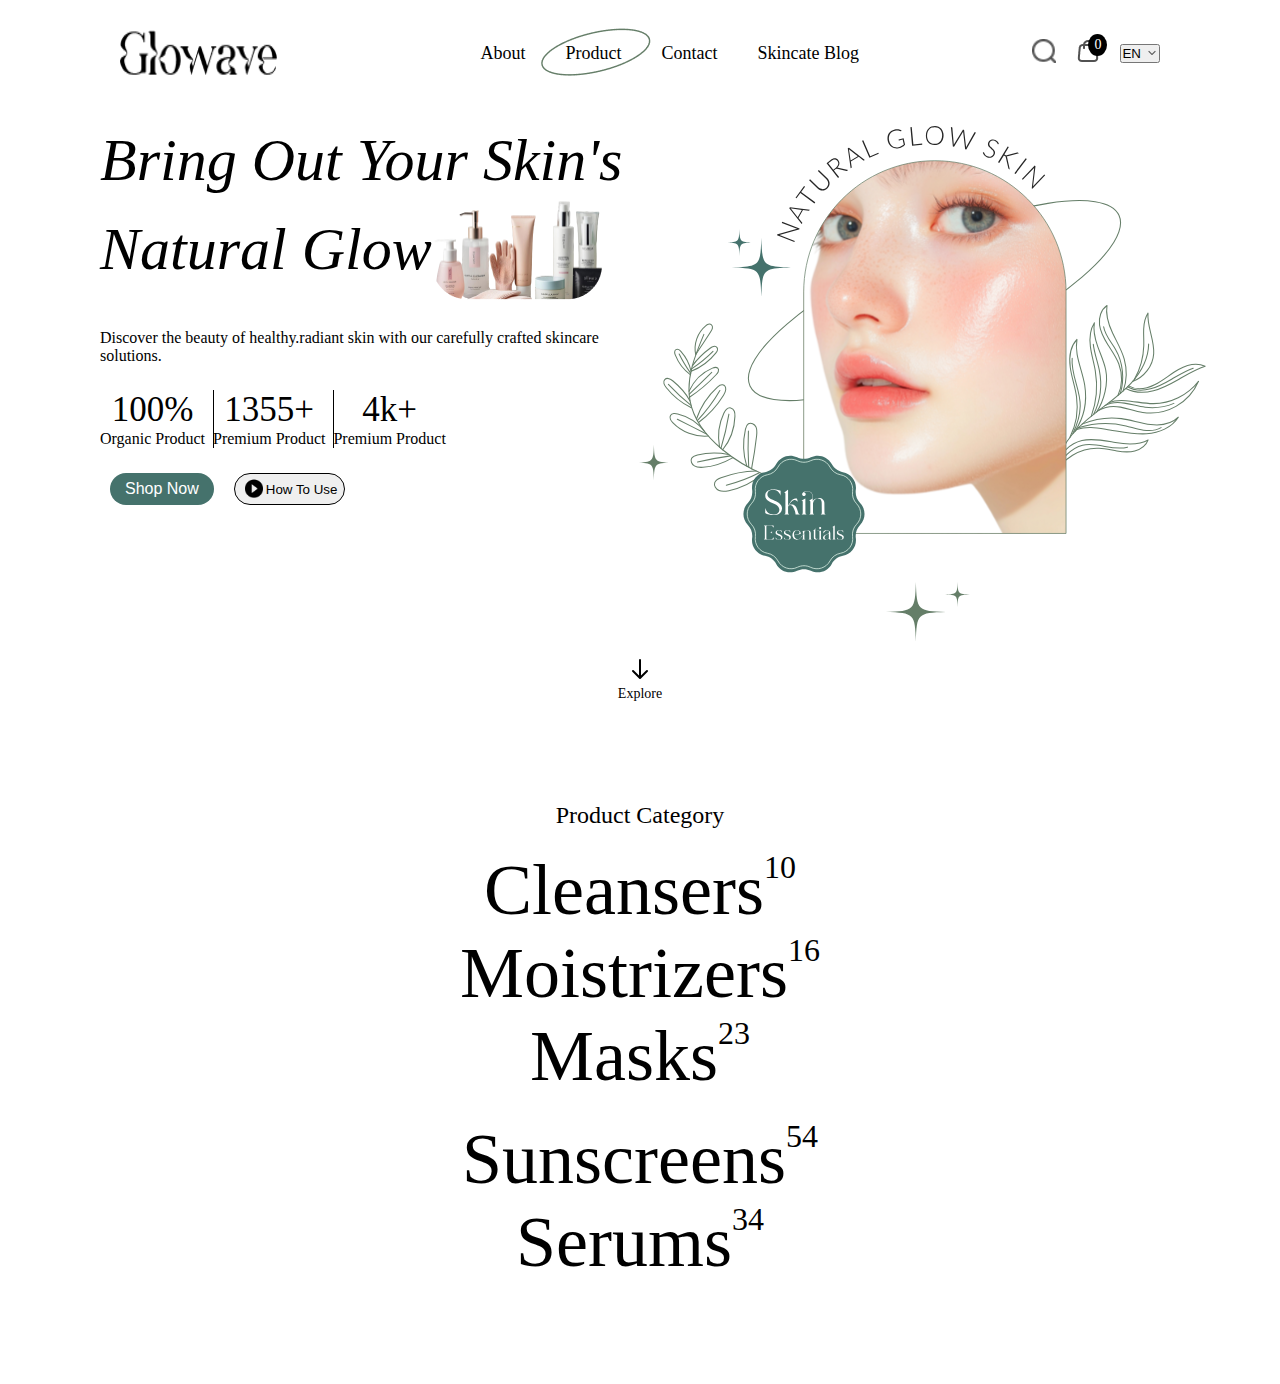
==== index.html @ 8f64582d "product category part done" ====
<!DOCTYPE html>
<html lang="en">
  <head>
    <meta charset="UTF-8" />
    <meta name="viewport" content="width=device-width, initial-scale=1.0" />
    <link rel="stylesheet" href="./index.css" />
    <link rel="stylesheet" href="./Components/header/heder.css" />
    <link rel="stylesheet" href="./Components//hero/hero.css" />
    <link
      rel="stylesheet"
      href="./Components/product category/product category.css"
    />
    <title>Document</title>
  </head>
  <body>
    <!-- HEADER PART START -->

    <header>
      <div class="header-container">
        <div class="navbar-section">
          <section class="logo-section">
            <img src="../assets/Glowave.png" alt="" class="logo-image" />
          </section>
          <section class="nav-items">
            <nav>
              <ul class="nav-ul">
                <li class="nav-li">
                  <a href="" class="nav-a">About</a>
                </li>
                <li class="nav-li nav-li-product">
                  <div>
                    <img src="../assets/Vector.png" alt="" class="vector-set" />
                  </div>
                  <a href="" class="nav-a">Product</a>
                </li>
                <li class="nav-li">
                  <a href="" class="nav-a">Contact</a>
                </li>
                <li class="nav-li">
                  <a href="" class="nav-a">Skincate Blog</a>
                </li>
              </ul>
            </nav>
          </section>
          <section class="navbar-right">
            <div class="search-bar">
              <img src="../assets/Icon.png" alt="" class="icone-size" />
            </div>
            <div class="cart-section">
              <div class="cart-count">0</div>
              <img
                src="../assets//shopping-bag-02.png"
                alt=""
                class="icone-size"
              />
            </div>
            <div>
              <button class="language-button">
                EN
                <img
                  src="../assets//chevron-down.png"
                  alt=""
                  class="icone-size"
                />
              </button>
            </div>
            <div class="responsive-menu">
              <img
                src="../assets/menu.png"
                alt="Menu Icon"
                class="icone-size"
                id="menu-icon"
              />
            </div>
            <div id="dropdown-menu" class="dropdown hidden">
              <input
                type="text"
                placeholder="search here.."
                class="search-input"
              />
              <ul class="menu-item-dropdown">
                <li class="menu-item-dropdown-li"><a href="#">About</a></li>
                <li><a href="#">Product</a></li>
                <li><a href="#">Contact</a></li>
                <li><a href="#">Skincate Blog</a></li>
              </ul>
            </div>
          </section>
        </div>
      </div>
    </header>

    <!-- HEADER PART END -->

    <!-- HERO PART START -->

    <div class="hero-container">
      <section class="repsonsive-part">
        <h1 class="hero-header">Bring Out Your Skin's</h1>
        <div class="natural-glow-section">
          <h1 class="hero-header">Natural Glow</h1>
          <div>
            <img src="../assets/product.png" alt="" class="product-image" />
          </div>
        </div>
        <p class="discove-part">
          Discover the beauty of healthy.radiant skin with our carefully crafted
          skincare solutions.
        </p>

        <div class="hero-members">
          <div class="hero-member">
            <h3 class="number-count">100%</h3>
            <p class="number-details">Organic Product</p>
          </div>
          <div class="hero-member">
            <h3 class="number-count">1355+</h3>
            <p class="number-details">Premium Product</p>
          </div>
          <div class="hero-member">
            <h1 class="number-count">4k+</h1>
            <p class="number-details">Premium Product</p>
          </div>
        </div>

        <div class="hero-button">
          <button class="shop-now">Shop Now</button>
          <button class="how-to-use">
            <img
              src="../assets/svgviewer-png-output.png"
              alt=""
              class="play-button"
            />
            How To Use
          </button>
        </div>
      </section>
      <section class="banner-reposnsive">
        <div class="hero-banner">
          <img src="../assets/Group 17.svg" alt="" class="banner-image" />
        </div>
      </section>
    </div>
    <div class="explore">
      <img
        src="../assets/svgviewer-png-output (1).png"
        alt=""
        class="play-button"
      />
    </div>
    <p class="explore explore-text">Explore</p>

    <!-- HERO PART END -->

    <!-- PRODUCT CATEGORY PART -->
    <div class="product-c-container">
      <div>
        <h3 class="product-c-title">Product Category</h3>
      </div>

      <div class="product-c-section">
        <div class="cat-items">
          <p class="c-title">Cleansers</p>
          <p class="c-count">10</p>
        </div>
        <div class="cat-items">
          <h2 class="c-title">Moistrizers</h2>
          <p class="c-count">16</p>
        </div>
        <div class="cat-items responsive-part">
          <h2 class="c-title">Masks</h2>
          <p class="c-count">23</p>
        </div>
      </div>

      <div class="product-c-2-section">
        <div class="cat-items-2">
          <h2 class="c-title">Sunscreens</h2>
          <p class="c-count">54</p>
          <div class="night-creame">
            <img
              src="../assets//night_cream_3 1.png"
              alt=""
              class="night-crm-img"
            />
          </div>
        </div>
        <div class="cat-items">
          <h2 class="c-title">Serums</h2>
          <p class="c-count">34</p>
        </div>
      </div>
    </div>

    <!-- PRODUCT CATEGORY END -->
    <script src="./index.js"></script>
    <script src="./Components/header/heder.js"></script>
    <script src="./Components//hero/hero.js"></script>
    <script></script>
    <script></script>
    <script></script>
  </body>
</html>
---- index.css ----
* {
  margin: 0;
  padding: 0;
  box-sizing: border-box;
}
.border {
  border: 2px solid red;
}
.shop-now {
  background-color: #45726c;
  font-size: 16px;
  font-weight: 200;
  border-radius: 20px;
  color: white;
  padding: 7px 15px;
  border: none;
}
---- Components/header/heder.css ----
* {
  margin: 0;
  padding: 0;
  box-sizing: border-box;
}

.header-container {
  background-color: #fff;
  padding: 10px 20px;
}

.navbar-section {
  display: grid;
  grid-template-columns: 1fr 4fr 2fr;
  gap: 20px;
  align-items: center;
  margin: 20px 300px;
}

.logo-section {
  display: flex;
  justify-content: center;
}

.logo-image {
  width: 157px;
  height: 46px;
}

.nav-items {
  display: flex;
  justify-content: flex-end;
}

.nav-ul {
  list-style: none;
  display: flex;
  align-items: center;
  gap: 40px;
}

.nav-li {
  position: relative;
}

.nav-a {
  text-decoration: none;
  font-size: 18px;
  color: black;
  transition: color 0.3s;
}

.nav-a:hover {
  color: #007bff;
}

.vector-set {
  position: absolute;
  top: -15px;
  left: -25px;
}

.navbar-right {
  display: flex;
  justify-content: flex-end;
  align-items: center;
  gap: 20px;
}

.icone-size {
  width: 24px;
  height: 24px;
}

.cart-section {
  position: relative;
}

.cart-count {
  position: absolute;
  top: -5px;
  left: 12px;
  background-color: black;
  color: white;
  font-size: 14px;
  padding: 3px 6px;
  border-radius: 50%;
}

.language-button {
  display: flex;
  align-items: center;
  gap: 5px;
  cursor: pointer;
}

.language-button img {
  width: 12px;
  height: 12px;
}

.responsive-menu {
  display: none;
}

#dropdown-menu {
  position: absolute;
  top: 60px;
  right: 50px;
  background-color: #fff;
  border-radius: 4px;
  box-shadow: 0 4px 8px rgba(0, 0, 0, 0.1);
  display: none;
}

#dropdown-menu ul {
  list-style: none;
  padding: 10px 0;
}

#dropdown-menu li {
  padding: 10px;
}

#dropdown-menu li a {
  text-decoration: none;
  color: #333;
  display: block;
  transition: background-color 0.3s;
}

#dropdown-menu li a:hover {
  background-color: #f1f1f1;
}

#dropdown-menu.hidden {
  display: none;
}

#dropdown-menu:not(.hidden) {
  display: block;
}

@media (max-width: 1540px) {
  .navbar-section {
    margin: 20px 200px;
  }
}

@media (max-width: 1320px) {
  .navbar-section {
    margin: 20px 100px;
  }
}

@media (max-width: 1120px) {
  .navbar-section {
    margin: 20px 20px;
  }
}

@media (max-width: 940px) {
  .navbar-section {
    margin: 0;
  }
  .menu-item-dropdown {
    display: none;
  }
}

@media (max-width: 900px) {
  .navbar-section {
    display: grid;
    grid-template-columns: 1fr 3fr 1fr;
  }

  .navbar-right {
    gap: 7px;
  }

  .search-bar {
    display: none;
  }

  .language-button {
    display: none;
  }

  .responsive-menu {
    display: block;
    margin-right: 30px;
  }

  .hidden {
    display: none;
  }

  .dropdown {
    display: block;
  }
}
@media (max-width: 780px) {
  .navbar-section {
    display: grid;
    grid-template-columns: auto auto;
  }
  .logo-section {
    display: flex;
    justify-content: flex-start;
  }
  .nav-items {
    display: none;
  }
  .search-input {
    border: 1px solid black;
    padding: 0 5px;
  }
  .search-input:focus {
    outline: none;
    border: none;
  }
  .menu-item-dropdown {
    display: block;
  }
  .menu-item-dropdown-li {
    padding: 10px;
  }
}
---- Components/hero/hero.css ----
.hero-container {
  margin: 20px 320px;
  display: flex;
  gap: 100px;
}

.hero-header {
  font-size: 60px;
  font-weight: 400;
  font-style: italic;
}
.natural-glow-section {
  display: flex;
  align-items: center;
}
.product-image {
  width: 170px;
  height: 105px;
}
.discove-part {
  margin-top: 25px;
  font-size: 16px;
  width: 536px;
}
.hero-members {
  display: flex;
  align-items: center;
  gap: 8px;
  margin-top: 25px;
  /* padding: 10px; */
}

.number-count {
  font-size: 35px;
  font-weight: 200;
  text-align: start;
}
.hero-member {
  position: relative;
  /* padding-left: 16px; */
  display: flex;
  flex-direction: column;
  align-items: center;
}

.hero-member::before {
  content: '';
  position: absolute;
  top: 0;
  left: 0;
  height: 100%;
  width: 1px;
  background-color: #000;
}

.hero-member:first-child::before {
  content: none;
  /* Remove the line for the first component */
}

.hero-button {
  display: flex;
  align-items: center;
  gap: 20px;
  margin: 25px 10px 20px 10px;
}

.how-to-use {
  display: flex;
  align-items: center;
  background-color: none;
  border: 1px solid black;
  padding: 3px 7px;
  border-radius: 20px;
}
.play-button {
  height: 24px;
  width: 24px;
}
.hero-banner {
  width: 570px;
  height: 511px;
}
.banner-image {
  width: 100%;
  object-fit: contain;
  height: auto;
}
.explore {
  display: flex;
  /* flex-direction: column; */
  justify-content: center;
}
.explore-text {
  font-size: 14px;
  margin-top: 5px;
}

@media (max-width: 1830px) {
  .hero-container {
    gap: 0;
  }
}
@media (max-width: 1540px) {
  .hero-container {
    margin: 20px 200px;
  }
}

@media (max-width: 1320px) {
  .hero-container {
    margin: 20px 100px;
  }
}

@media (max-width: 1260px) {
  .hero-container {
    margin: 20px 100px;
    gap: 200px;
    display: flex;
    align-items: end;
  }
  .repsonsive-part {
    width: 400px;
  }
  .banner-reposnsive {
    width: 400px;
  }
  .discove-part {
    width: 400px;
  }
  .hero-banner {
    width: 400px;
  }
}

@media (max-width: 1120px) {
  .hero-container {
    margin: 20px 20px;
    gap: 200px;
  }
}

@media (max-width: 940px) {
  .hero-container {
    margin: 0;
    gap: 200px;
  }
  .repsonsive-part {
    width: 300px;
  }
  .hero-banner {
    width: 400px;
  }
}

@media (max-width: 900px) {
  .hero-container {
    margin: 0 20px;
    gap: 100px;
  }
}

@media (max-width: 780px) {
  .hero-container {
    /* margin: 0 20px; */

    display: grid;
    grid-template-rows: 1fr;
  }
  .repsonsive-part {
    width: 100%;
    display: flex;
    flex-direction: column;

    justify-content: center;
  }
  .banner-reposnsive {
    display: flex;
    justify-content: start;
    width: 100%;
    /* border: 2px solid black; */
    height: 350px;
  }
  .explore {
    margin-top: 20px;
  }
}
---- Components/product category/product category.css ----
.product-c-container {
  margin: 100px 300px;
}
.product-c-title {
  font-size: 24px;
  text-align: center;
  font-weight: 300;
}
.product-c-section {
  margin-top: 70px;
  display: grid;
  grid-template-columns: auto auto auto;
}

.cat-items {
  display: flex;
}
.c-title {
  font-size: 72px;
  font-weight: 200;
}
.c-count {
  font-size: 32px;
}

.product-c-2-section {
  margin-top: 15px;
  display: grid;
  grid-template-columns: auto auto;
  position: relative;
}
.night-creame {
  position: absolute;
  top: -40px;
  z-index: -1;
}
.night-crm-img {
  height: 200px;
  width: 200px;
}
.cat-items-2 {
  display: flex;
  justify-content: center;
}

@media (max-width: 1570px) {
  .product-c-section {
    display: grid;
    grid-template-columns: auto;
    margin: 20px 200px;
    justify-content: center;
  }
  /* .responsive-part {
      width: 100%;
      display: flex;
      justify-content: center;
  
      grid-column: 1/3;
    } */
  .product-c-2-section {
    display: grid;
  }
}

@media (max-width: 1320px) {
  .product-c-section,
  .product-c-2-section {
    display: block;
  }
  .cat-items,
  .responsive-part,
  .cat-items-2 {
    display: flex;
    justify-content: center;
  }
  .night-creame {
    display: none;
  }
}

@media (max-width: 1120px) {
  .product-c-section {
    margin: 20px 20px;
  }
}

@media (max-width: 940px) {
  .product-c-section {
    margin: 0;
  }
}
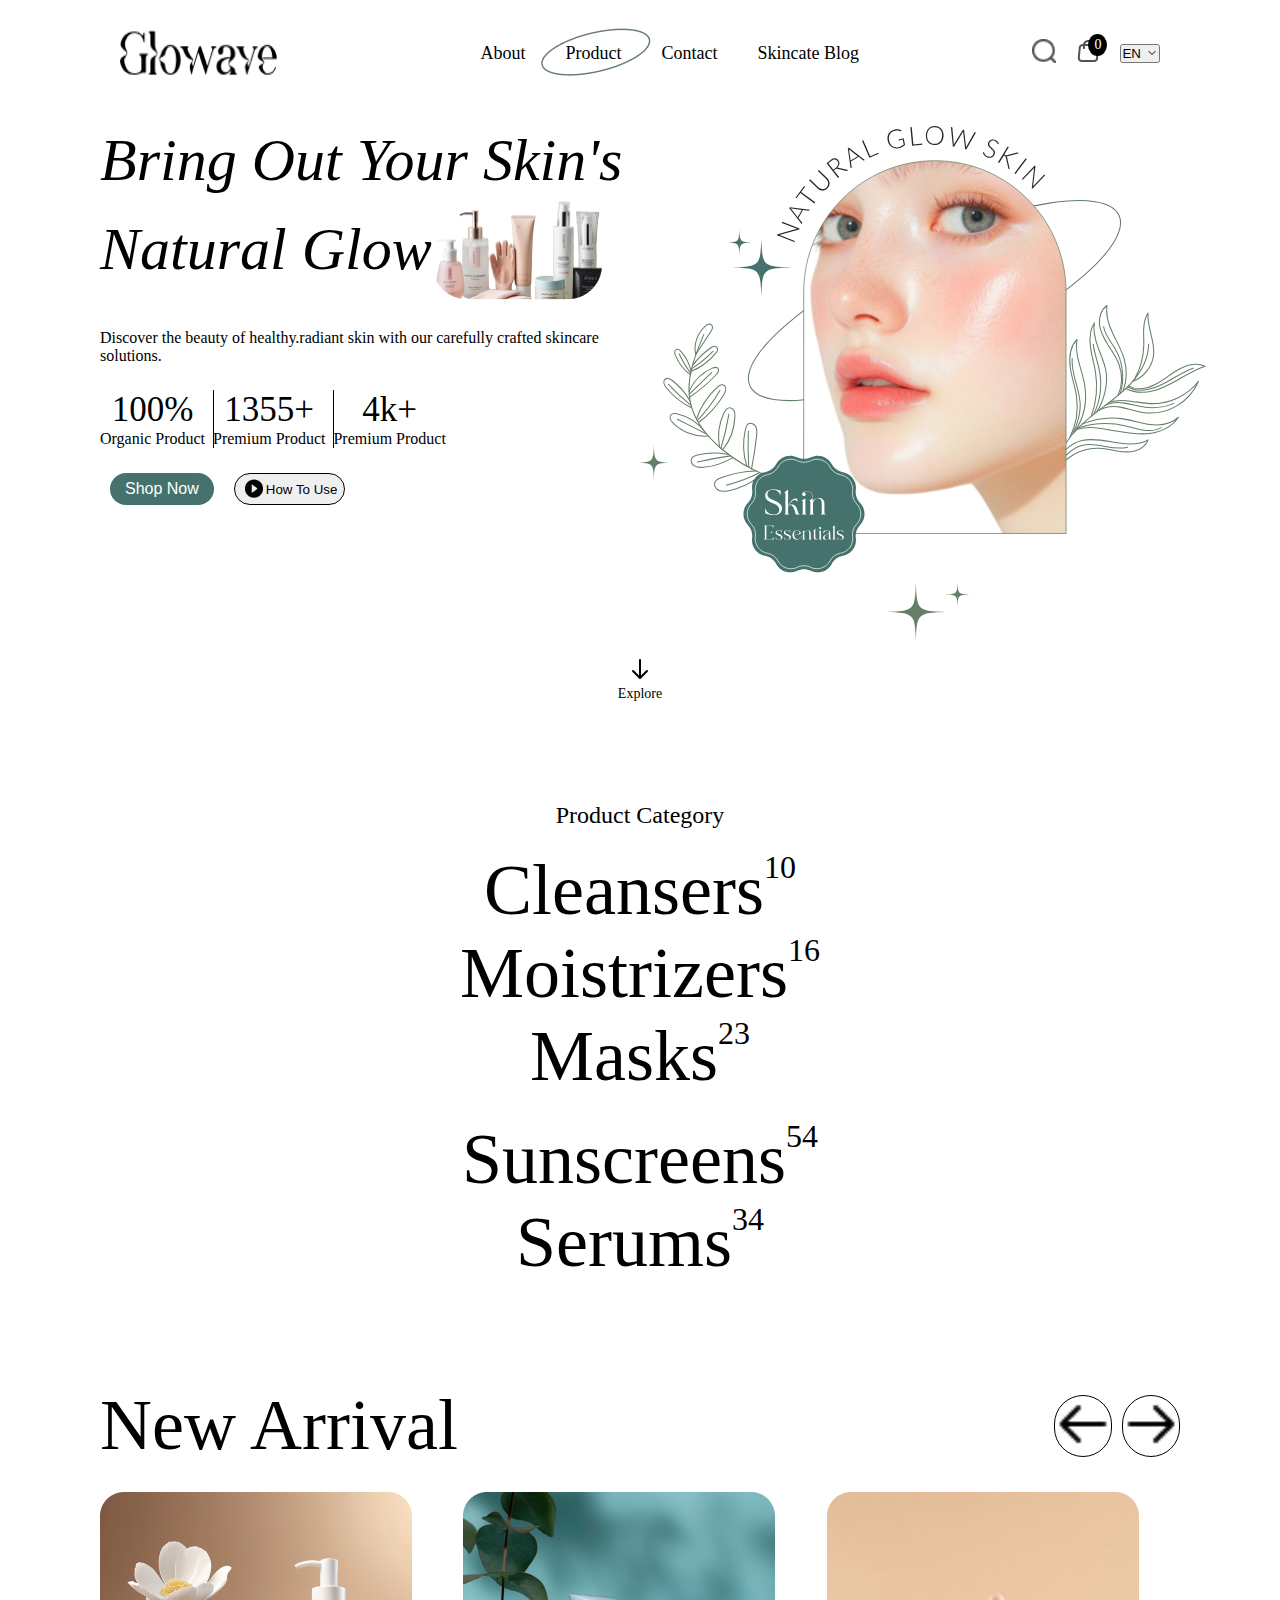
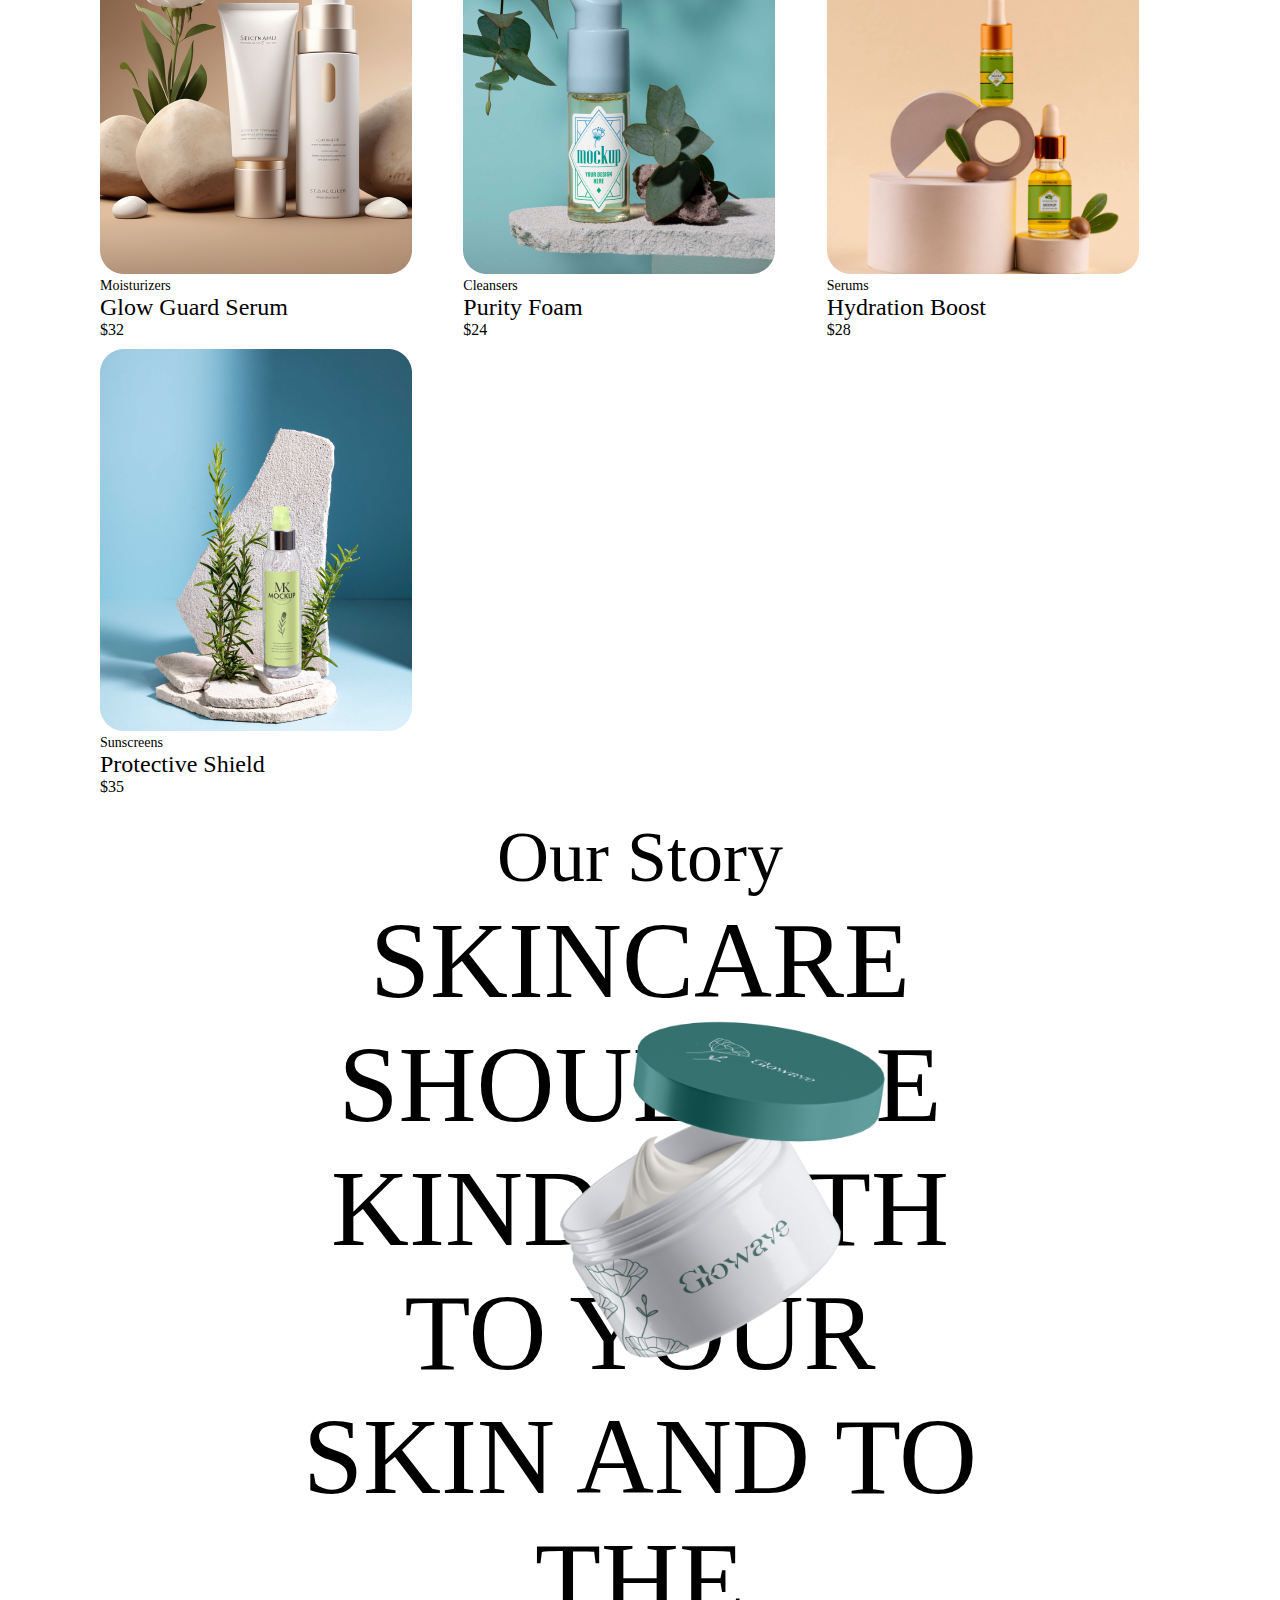
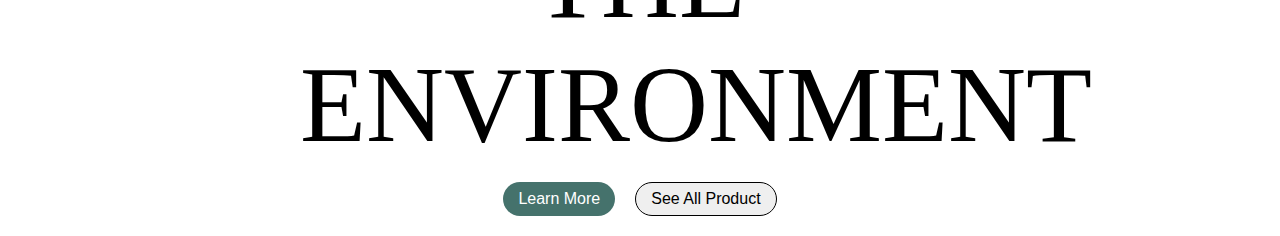
==== commit 9bb10522: "our story done" ====
--- a/index.html
+++ b/index.html
@@ -4,17 +4,18 @@
     <meta charset="UTF-8" />
     <meta name="viewport" content="width=device-width, initial-scale=1.0" />
     <link rel="stylesheet" href="./index.css" />
+    <link rel="stylesheet" href="./Components/hero/hero.css" />
     <link rel="stylesheet" href="./Components/header/heder.css" />
-    <link rel="stylesheet" href="./Components//hero/hero.css" />
     <link
       rel="stylesheet"
       href="./Components/product category/product category.css"
     />
+    <link rel="stylesheet" href="./Components/newarrives/newarrives.css" />
+    <link rel="stylesheet" href="./Components/ourStory//ourStory.css" />
     <title>Document</title>
   </head>
   <body>
     <!-- HEADER PART START -->
-
     <header>
       <div class="header-container">
         <div class="navbar-section">
@@ -89,114 +90,89 @@
         </div>
       </div>
     </header>
-
     <!-- HEADER PART END -->
 
     <!-- HERO PART START -->
+    <div id="hero"></div>
+    <!-- HERO PART END -->
 
-    <div class="hero-container">
-      <section class="repsonsive-part">
-        <h1 class="hero-header">Bring Out Your Skin's</h1>
-        <div class="natural-glow-section">
-          <h1 class="hero-header">Natural Glow</h1>
-          <div>
-            <img src="../assets/product.png" alt="" class="product-image" />
+    <!-- PRODUCT CATEGORY START -->
+    <div id="product-category"></div>
+    <!-- PRODUCT CATEGORY END -->
+
+    <!-- NEW ARRIVES START -->
+    <div class="carousel-container">
+      <div class="header-part">
+        <h1 class="new-arrival">New Arrival</h1>
+        <div class="arrow-controls">
+          <div id="leftArrow">
+            <img
+              src="../assets/leftIcon.png"
+              alt="Left Arrow"
+              class="arrow-image"
+            />
+          </div>
+          <div id="rightArrow">
+            <img
+              src="../assets/rightIcon.png"
+              alt="Right Arrow"
+              class="arrow-image"
+            />
           </div>
         </div>
-        <p class="discove-part">
-          Discover the beauty of healthy.radiant skin with our carefully crafted
-          skincare solutions.
-        </p>
-
-        <div class="hero-members">
-          <div class="hero-member">
-            <h3 class="number-count">100%</h3>
-            <p class="number-details">Organic Product</p>
-          </div>
-          <div class="hero-member">
-            <h3 class="number-count">1355+</h3>
-            <p class="number-details">Premium Product</p>
-          </div>
-          <div class="hero-member">
-            <h1 class="number-count">4k+</h1>
-            <p class="number-details">Premium Product</p>
-          </div>
+      </div>
+      <section class="carousel">
+        <div class="carousel-item">
+          <img
+            src="../assets/Frame 41.png"
+            alt="Product 1"
+            class="carousel-image"
+          />
+          <p class="product-title">Moisturizers</p>
+          <p class="product-des">Glow Guard Serum</p>
+          <p class="product-price">$32</p>
         </div>
-
-        <div class="hero-button">
-          <button class="shop-now">Shop Now</button>
-          <button class="how-to-use">
-            <img
-              src="../assets/svgviewer-png-output.png"
-              alt=""
-              class="play-button"
-            />
-            How To Use
-          </button>
+        <div class="carousel-item">
+          <img
+            src="../assets/Frame 42.png"
+            alt="Product 2"
+            class="carousel-image"
+          />
+          <p class="product-title">Cleansers</p>
+          <p class="product-des">Purity Foam</p>
+          <p class="product-price">$24</p>
         </div>
-      </section>
-      <section class="banner-reposnsive">
-        <div class="hero-banner">
-          <img src="../assets/Group 17.svg" alt="" class="banner-image" />
+        <div class="carousel-item">
+          <img
+            src="../assets/Frame 43.png"
+            alt="Product 3"
+            class="carousel-image"
+          />
+          <p class="product-title">Serums</p>
+          <p class="product-des">Hydration Boost</p>
+          <p class="product-price">$28</p>
+        </div>
+        <div class="carousel-item">
+          <img
+            src="../assets/Frame 44.png"
+            alt="Product 4"
+            class="carousel-image"
+          />
+          <p class="product-title">Sunscreens</p>
+          <p class="product-des">Protective Shield</p>
+          <p class="product-price">$35</p>
         </div>
       </section>
     </div>
-    <div class="explore">
-      <img
-        src="../assets/svgviewer-png-output (1).png"
-        alt=""
-        class="play-button"
-      />
-    </div>
-    <p class="explore explore-text">Explore</p>
+    <!-- NEW ARRIVES END -->
 
-    <!-- HERO PART END -->
+    <!-- OUR STORY START -->
+    <div id="ourStory"></div>
+    <!-- OUR STORY END -->
 
-    <!-- PRODUCT CATEGORY PART -->
-    <div class="product-c-container">
-      <div>
-        <h3 class="product-c-title">Product Category</h3>
-      </div>
-
-      <div class="product-c-section">
-        <div class="cat-items">
-          <p class="c-title">Cleansers</p>
-          <p class="c-count">10</p>
-        </div>
-        <div class="cat-items">
-          <h2 class="c-title">Moistrizers</h2>
-          <p class="c-count">16</p>
-        </div>
-        <div class="cat-items responsive-part">
-          <h2 class="c-title">Masks</h2>
-          <p class="c-count">23</p>
-        </div>
-      </div>
-
-      <div class="product-c-2-section">
-        <div class="cat-items-2">
-          <h2 class="c-title">Sunscreens</h2>
-          <p class="c-count">54</p>
-          <div class="night-creame">
-            <img
-              src="../assets//night_cream_3 1.png"
-              alt=""
-              class="night-crm-img"
-            />
-          </div>
-        </div>
-        <div class="cat-items">
-          <h2 class="c-title">Serums</h2>
-          <p class="c-count">34</p>
-        </div>
-      </div>
-    </div>
-
-    <!-- PRODUCT CATEGORY END -->
     <script src="./index.js"></script>
     <script src="./Components/header/heder.js"></script>
-    <script src="./Components//hero/hero.js"></script>
-    <script></script>
+    <!-- <script src="./Components/newarrives/newarrives.js"></script> -->
     <script></script>
     <script></script>
   </body>
--- a/Components/newarrives/newarrives.css
+++ b/Components/newarrives/newarrives.css
@@ -0,0 +1,83 @@
+.carousel-container {
+  margin: 20px 300px;
+}
+.header-part {
+  display: flex;
+  justify-content: space-between;
+  align-items: center;
+}
+.new-arrival {
+  font-size: 72px;
+  font-weight: 300;
+}
+.arrow-controls {
+  display: flex;
+  gap: 10px;
+}
+#leftArrow,
+#rightArrow {
+  border: 1px solid black;
+  border-radius: 30px;
+}
+.arrow-image {
+  height: 56px;
+  width: 56px;
+}
+.carousel {
+  display: grid;
+  grid-template-columns: auto auto auto auto;
+  margin-top: 25px;
+}
+.carousel-image {
+  height: 382px;
+  width: 312px;
+}
+.product-title {
+  font-size: 14px;
+}
+
+.product-des {
+  font-size: 24px;
+}
+
+@media (max-width: 1900px) {
+  .carousel {
+    display: grid;
+    grid-template-columns: auto auto auto;
+    gap: 10px;
+  }
+}
+
+@media (max-width: 1550px) {
+  .carousel-container {
+    margin: 20px 200px;
+  }
+  .carousel {
+    display: grid;
+    grid-template-columns: auto auto auto;
+    gap: 10px;
+  }
+}
+
+@media (max-width: 1320px) {
+  .carousel-container {
+    margin: 20px 100px;
+  }
+}
+
+@media (max-width: 1120px) {
+  .carousel-container {
+    margin: 20px 20px;
+  }
+}
+
+@media (max-width: 940px) {
+  .carousel-container {
+    margin: 0;
+  }
+  .carousel {
+    display: grid;
+    grid-template-columns: auto auto;
+    gap: 10px;
+  }
+}
--- a/Components/ourStory/ourStory.css
+++ b/Components/ourStory/ourStory.css
@@ -0,0 +1,51 @@
+.our-story-container {
+  margin: 20px 300px;
+  position: relative;
+}
+
+.our-story {
+  font-size: 72px;
+  font-weight: 200;
+  text-align: center;
+}
+.show-text {
+  font-size: 108px;
+  font-weight: 300;
+  text-align: center;
+}
+.image-div {
+  position: absolute;
+  top: 15%;
+  left: 30%;
+}
+.image-ponds {
+  width: 450px;
+  height: 420px;
+}
+.see-all-button {
+  background-color: none;
+  font-size: 16px;
+  font-weight: 200;
+  border-radius: 20px;
+
+  padding: 7px 15px;
+  border: 1px solid black;
+}
+.button-section {
+  margin-top: 15px;
+  display: flex;
+  justify-content: center;
+  gap: 20px;
+}
+
+@media (max-width: 1120px) {
+  .our-story-container {
+    margin: 20px 20px;
+  }
+}
+
+@media (max-width: 940px) {
+  .our-story-container {
+    margin: 0;
+  }
+}
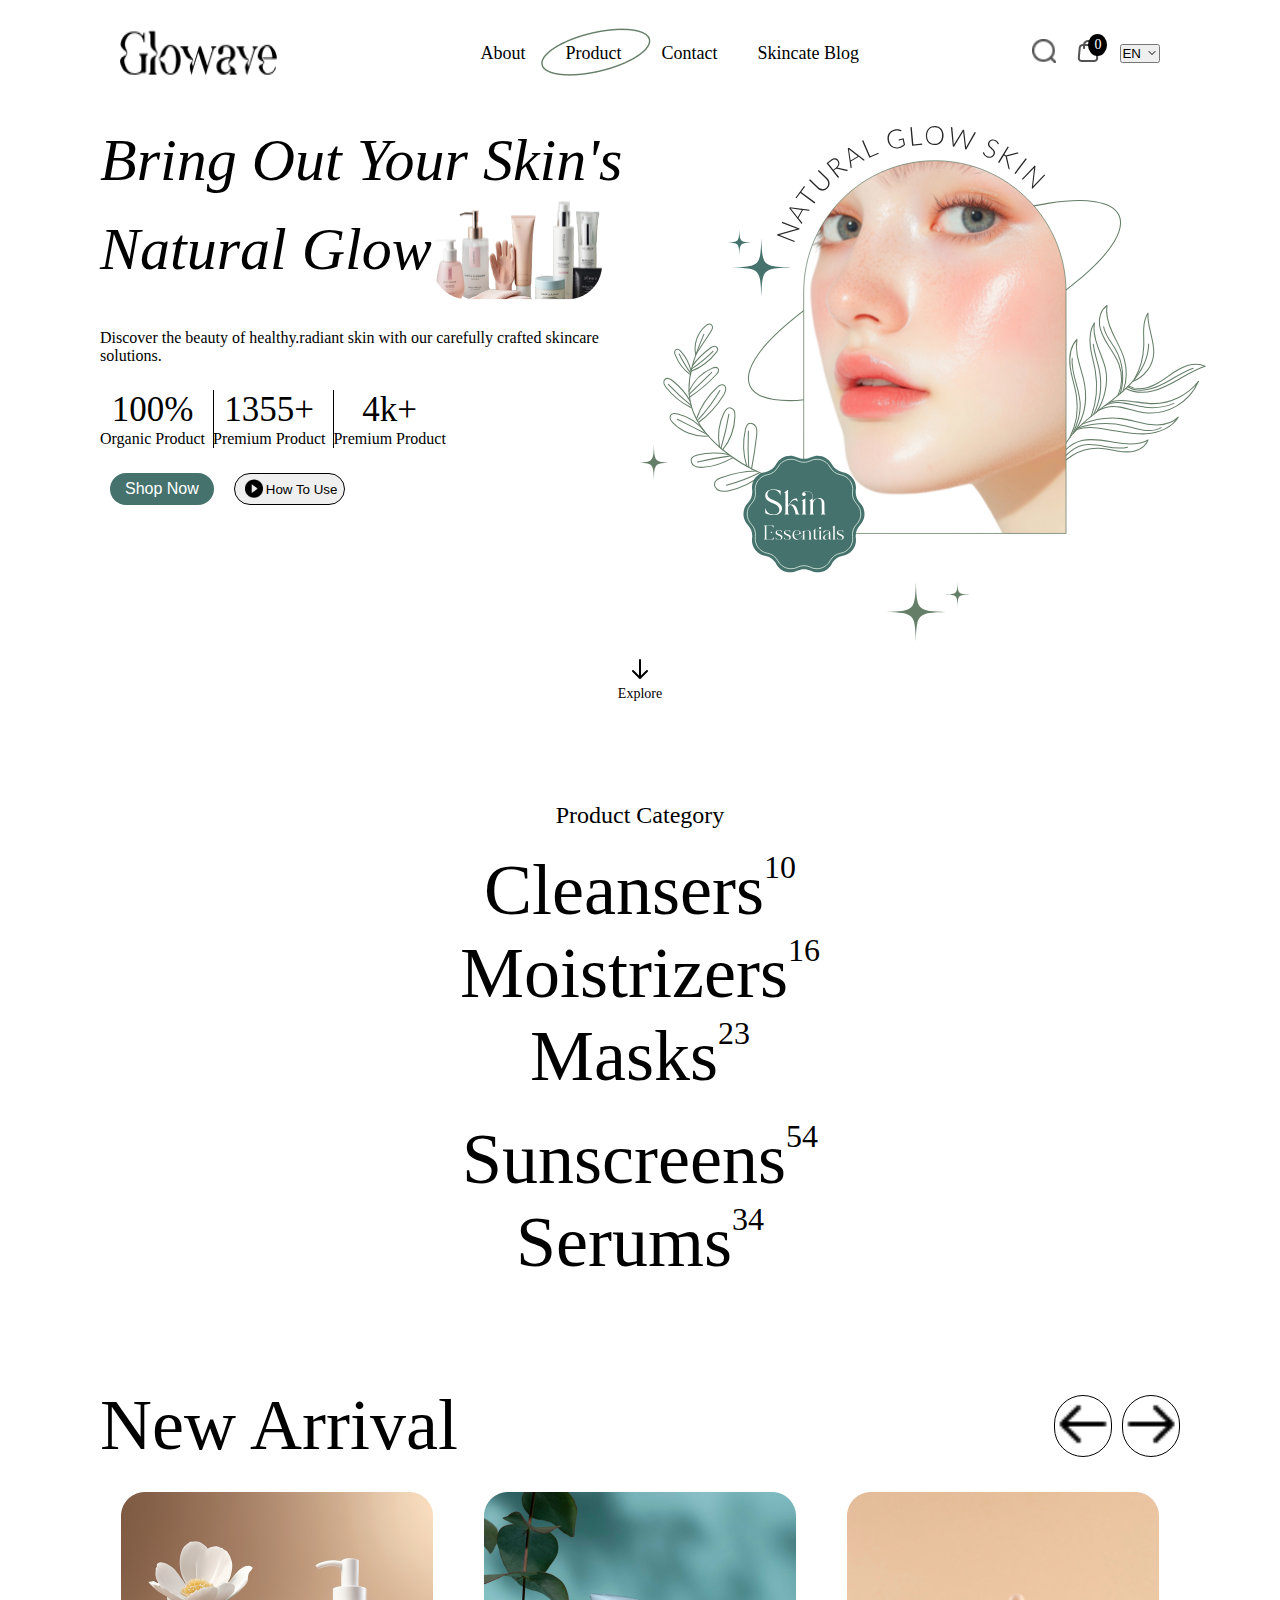
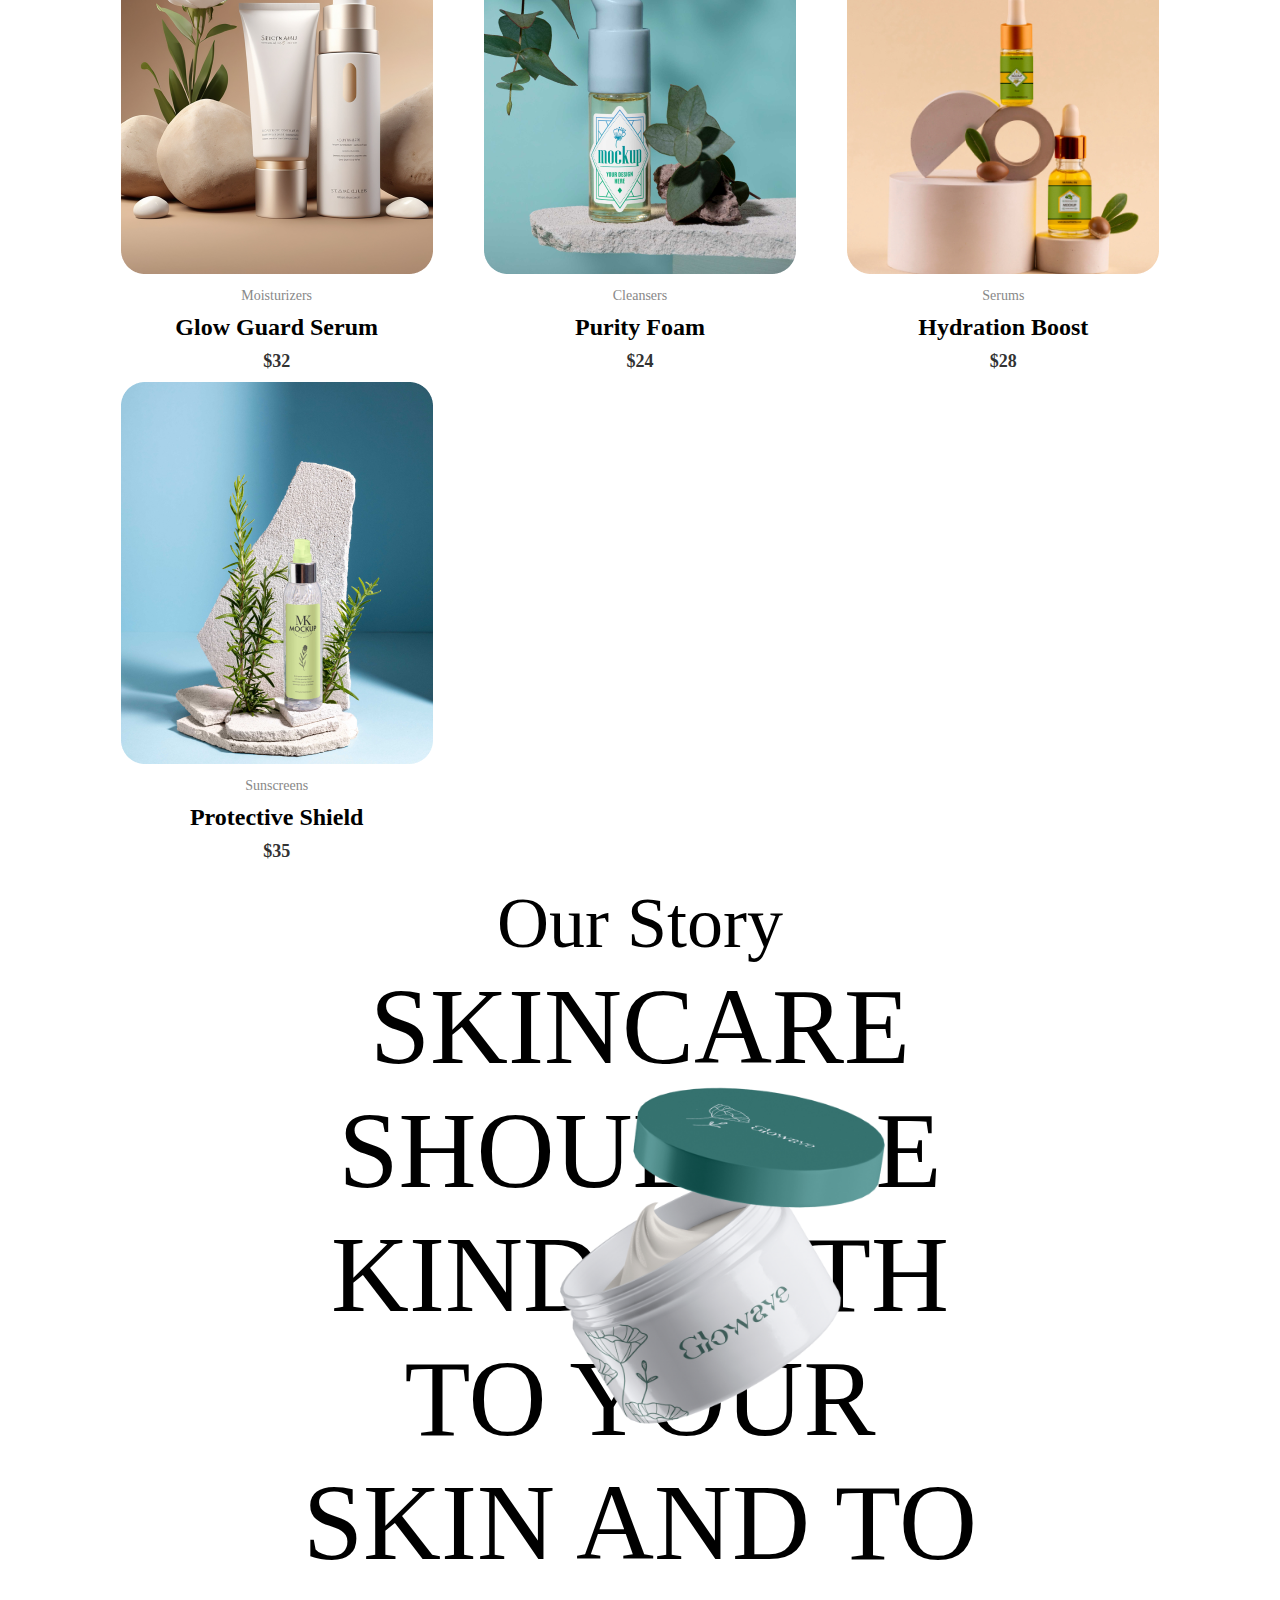
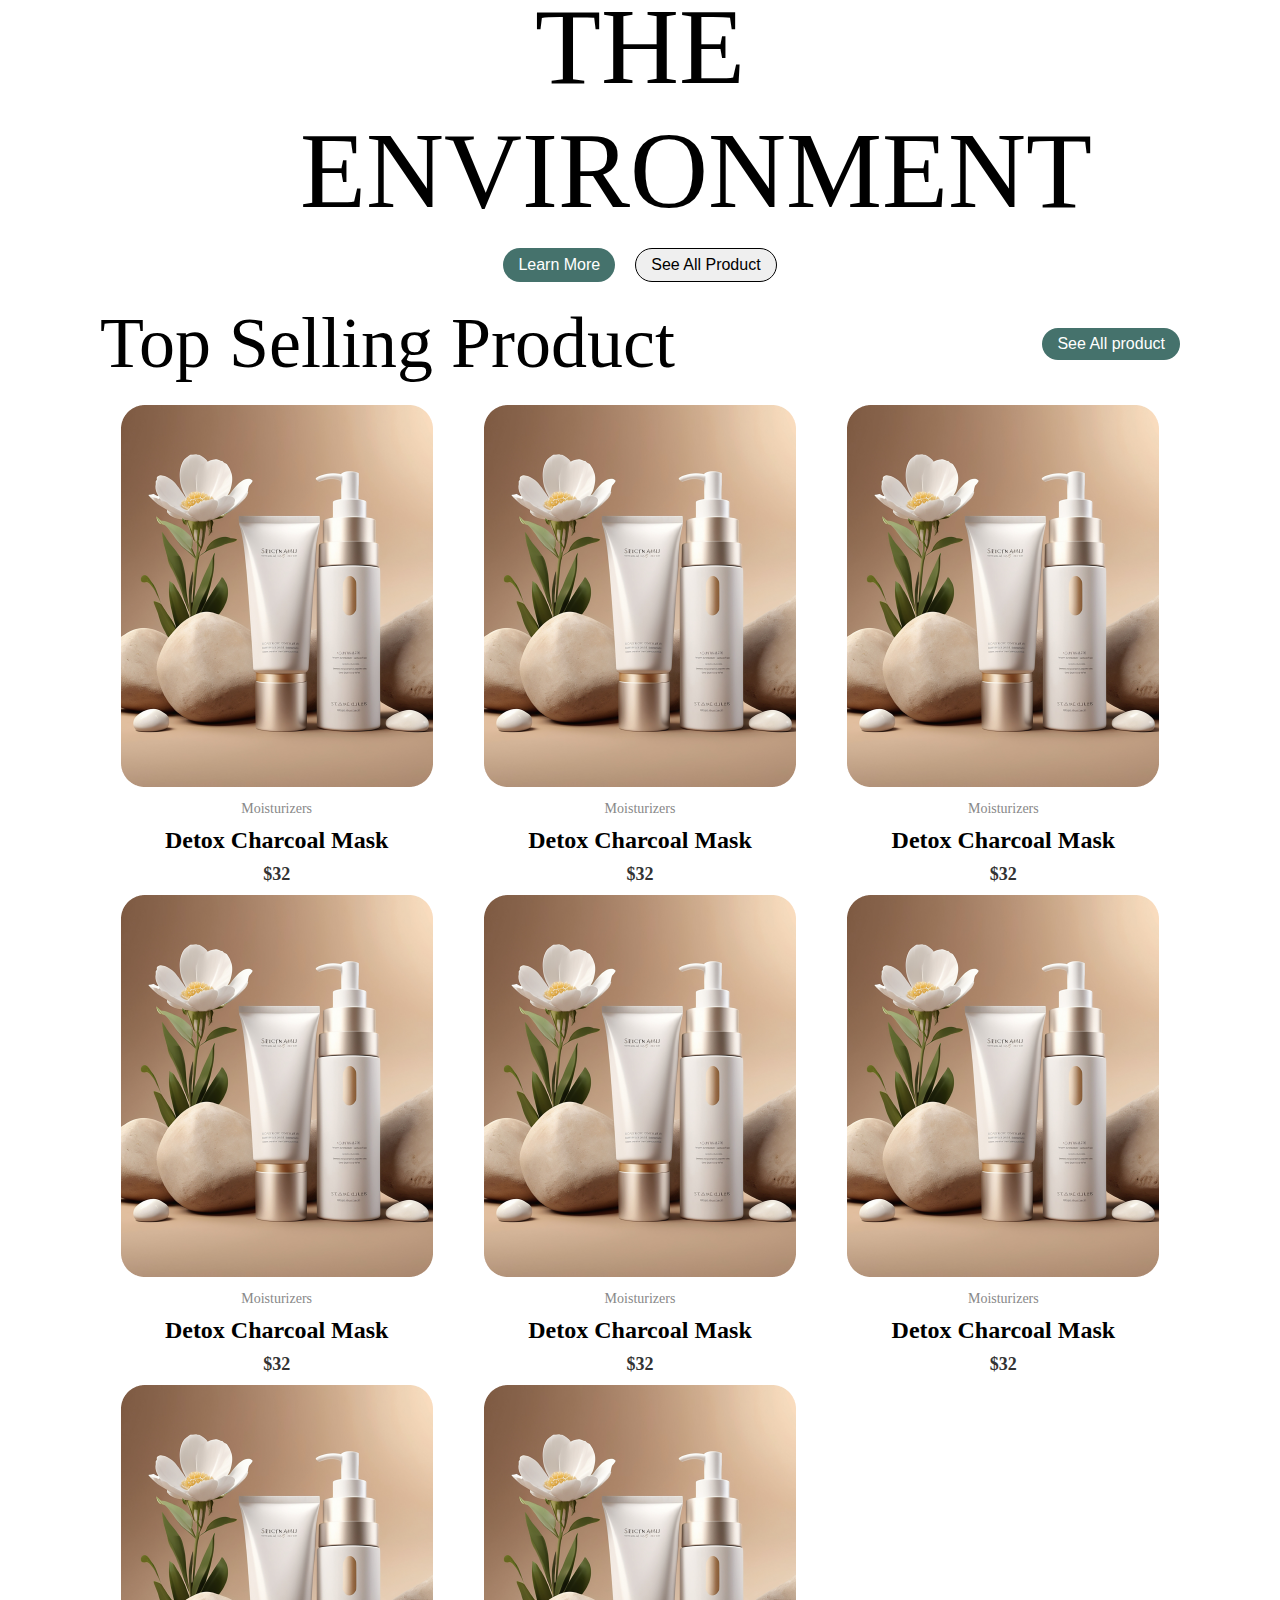
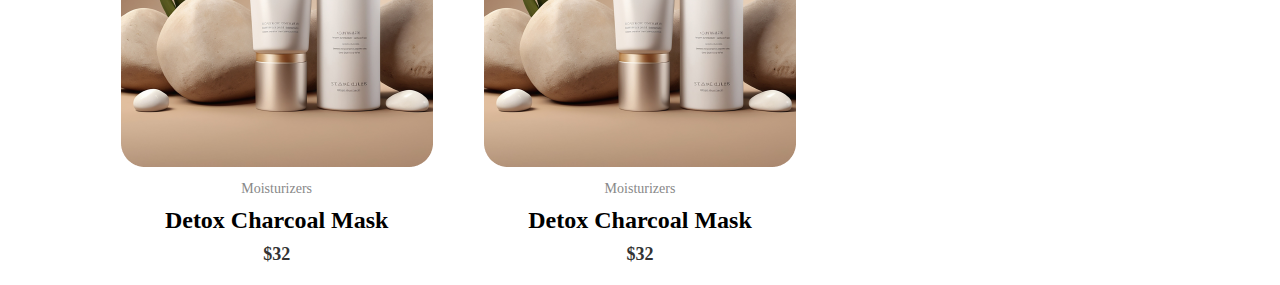
==== commit ec74a018: "top sell product" ====
--- a/index.html
+++ b/index.html
@@ -12,6 +12,10 @@
     />
     <link rel="stylesheet" href="./Components/newarrives/newarrives.css" />
     <link rel="stylesheet" href="./Components/ourStory//ourStory.css" />
+    <link
+      rel="stylesheet"
+      href="./Components//topSellProduct//topsellproduct.css"
+    />
     <title>Document</title>
   </head>
   <body>
@@ -170,9 +174,18 @@
     <div id="ourStory"></div>
     <!-- OUR STORY END -->
 
+    <!-- TOP SELL PRODUCT START -->
+    <div class="heading-top-seeling">
+      <div class="title-main">Top Selling Product</div>
+      <div><button class="shop-now">See All product</button></div>
+    </div>
+
+    <div id="product-container" class="product-container"></div>
+    <!-- TOP SELL PRODUCT END -->
+
     <script src="./index.js"></script>
     <script src="./Components/header/heder.js"></script>
-    <!-- <script src="./Components/newarrives/newarrives.js"></script> -->
+    <script src="./Components/topSellProduct//top sell product.js"></script>
     <script></script>
     <script></script>
   </body>
--- a/index.css
+++ b/index.css
@@ -5,6 +5,10 @@
 }
 .border {
   border: 2px solid red;
+}
+.title-main {
+  font-size: 72px;
+  font-weight: 300px;
 }
 .shop-now {
   background-color: #45726c;
--- a/Components/topSellProduct/topsellproduct.css
+++ b/Components/topSellProduct/topsellproduct.css
@@ -0,0 +1,89 @@
+.heading-top-seeling {
+  display: flex;
+  justify-content: space-between;
+  margin: 20px 300px;
+  align-items: center;
+}
+
+.product-container {
+  margin: 20px 300px;
+  display: grid;
+  grid-template-columns: repeat(4, 1fr);
+  gap: 20px;
+  margin-top: 25px;
+}
+
+.carousel-item {
+  text-align: center;
+}
+
+.carousel-image {
+  height: 382px;
+  width: 312px;
+  object-fit: cover; /* Ensure image covers the area without distortion */
+  border-radius: 8px;
+}
+
+.product-title {
+  font-size: 14px;
+  color: #888;
+  margin-top: 10px;
+}
+
+.product-des {
+  font-size: 24px;
+  font-weight: bold;
+  margin: 10px 0;
+}
+
+.product-price {
+  font-size: 18px;
+  font-weight: bold;
+  color: #333;
+}
+
+@media (max-width: 1900px) {
+  .product-container {
+    display: grid;
+    grid-template-columns: auto auto auto;
+    gap: 10px;
+  }
+}
+
+@media (max-width: 1550px) {
+  .product-container {
+    display: grid;
+    grid-template-columns: auto auto auto;
+    gap: 10px;
+    margin: 20px 100px;
+  }
+  .heading-top-seeling {
+    margin: 20px 100px;
+  }
+}
+
+/* @media (max-width: 1320px) {
+  .carousel-container {
+    margin: 20px 100px;
+  }
+} */
+
+@media (max-width: 1120px) {
+  .product-container {
+    margin: 20px 20px;
+  }
+  .heading-top-seeling {
+    margin: 20px;
+  }
+}
+
+@media (max-width: 940px) {
+  .heading-top-seeling {
+    margin: 0;
+  }
+  .product-container {
+    display: grid;
+    grid-template-columns: auto auto;
+    gap: 10px;
+  }
+}
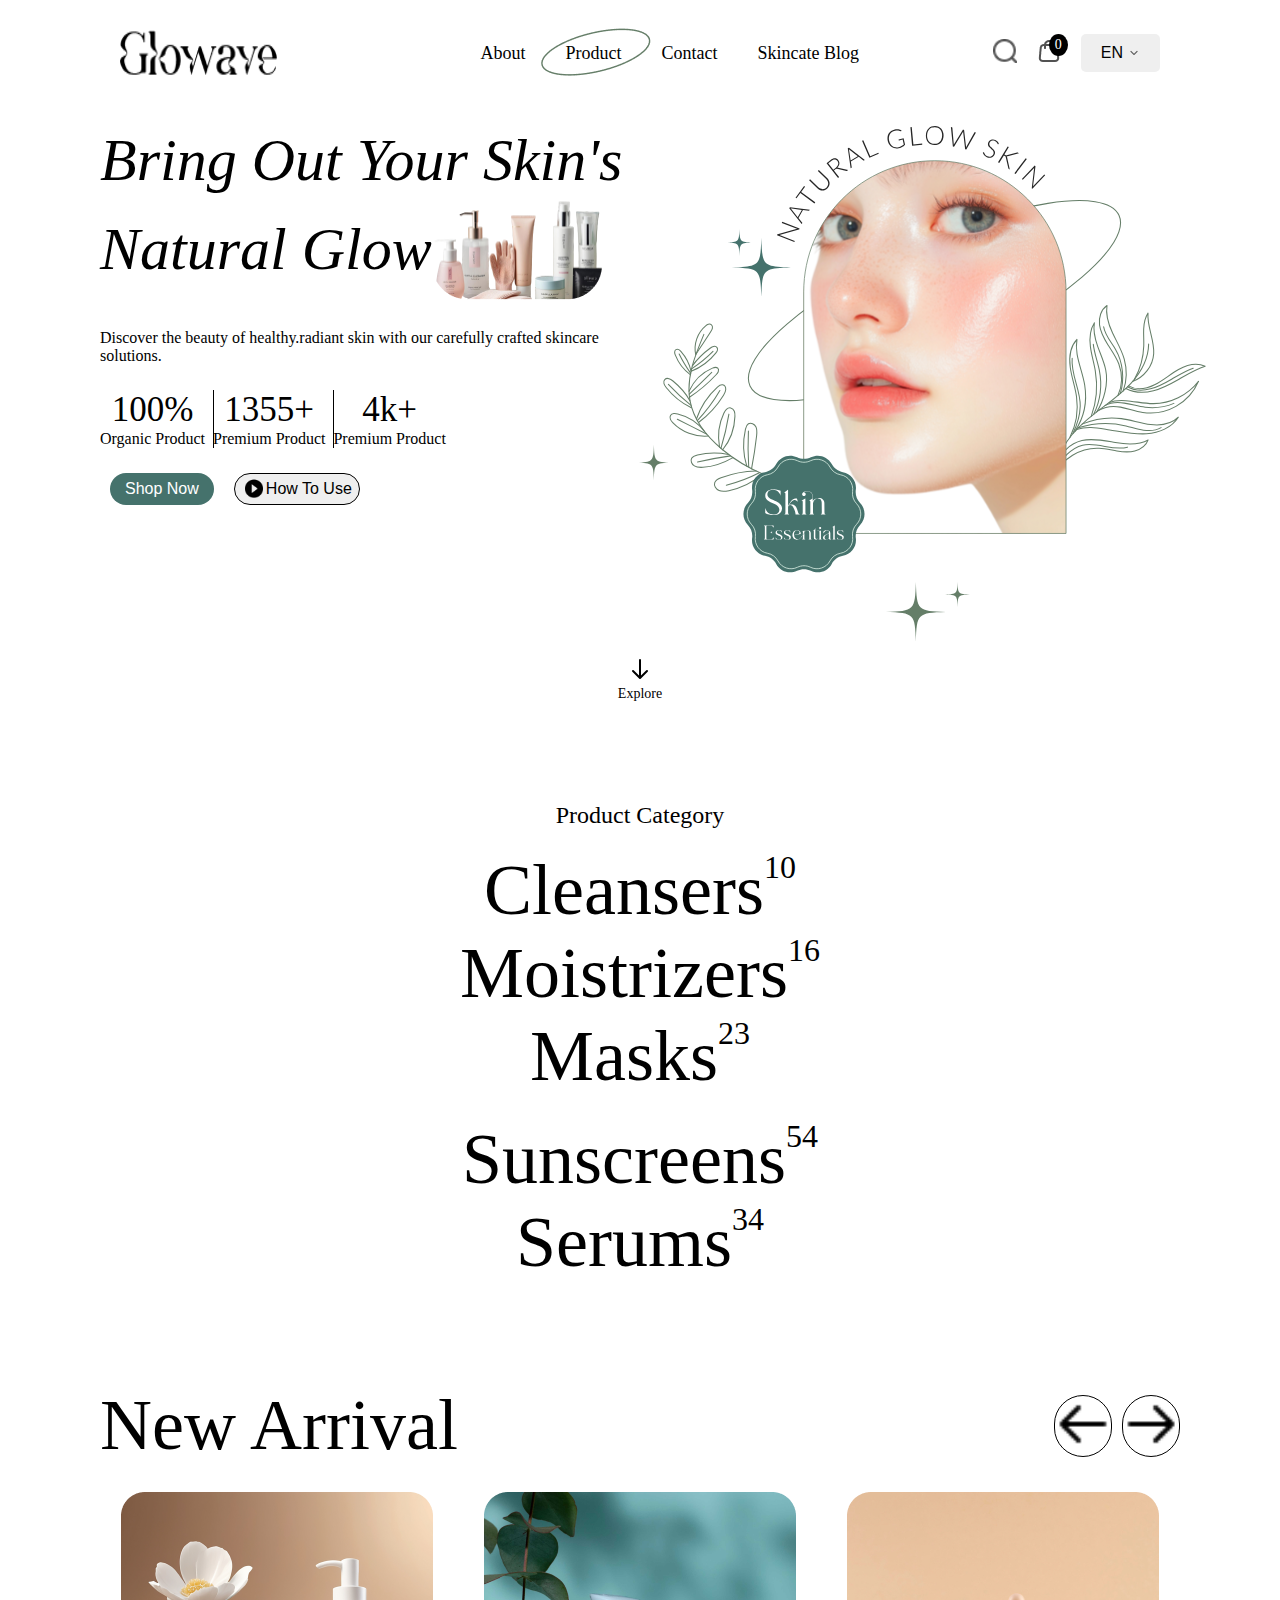
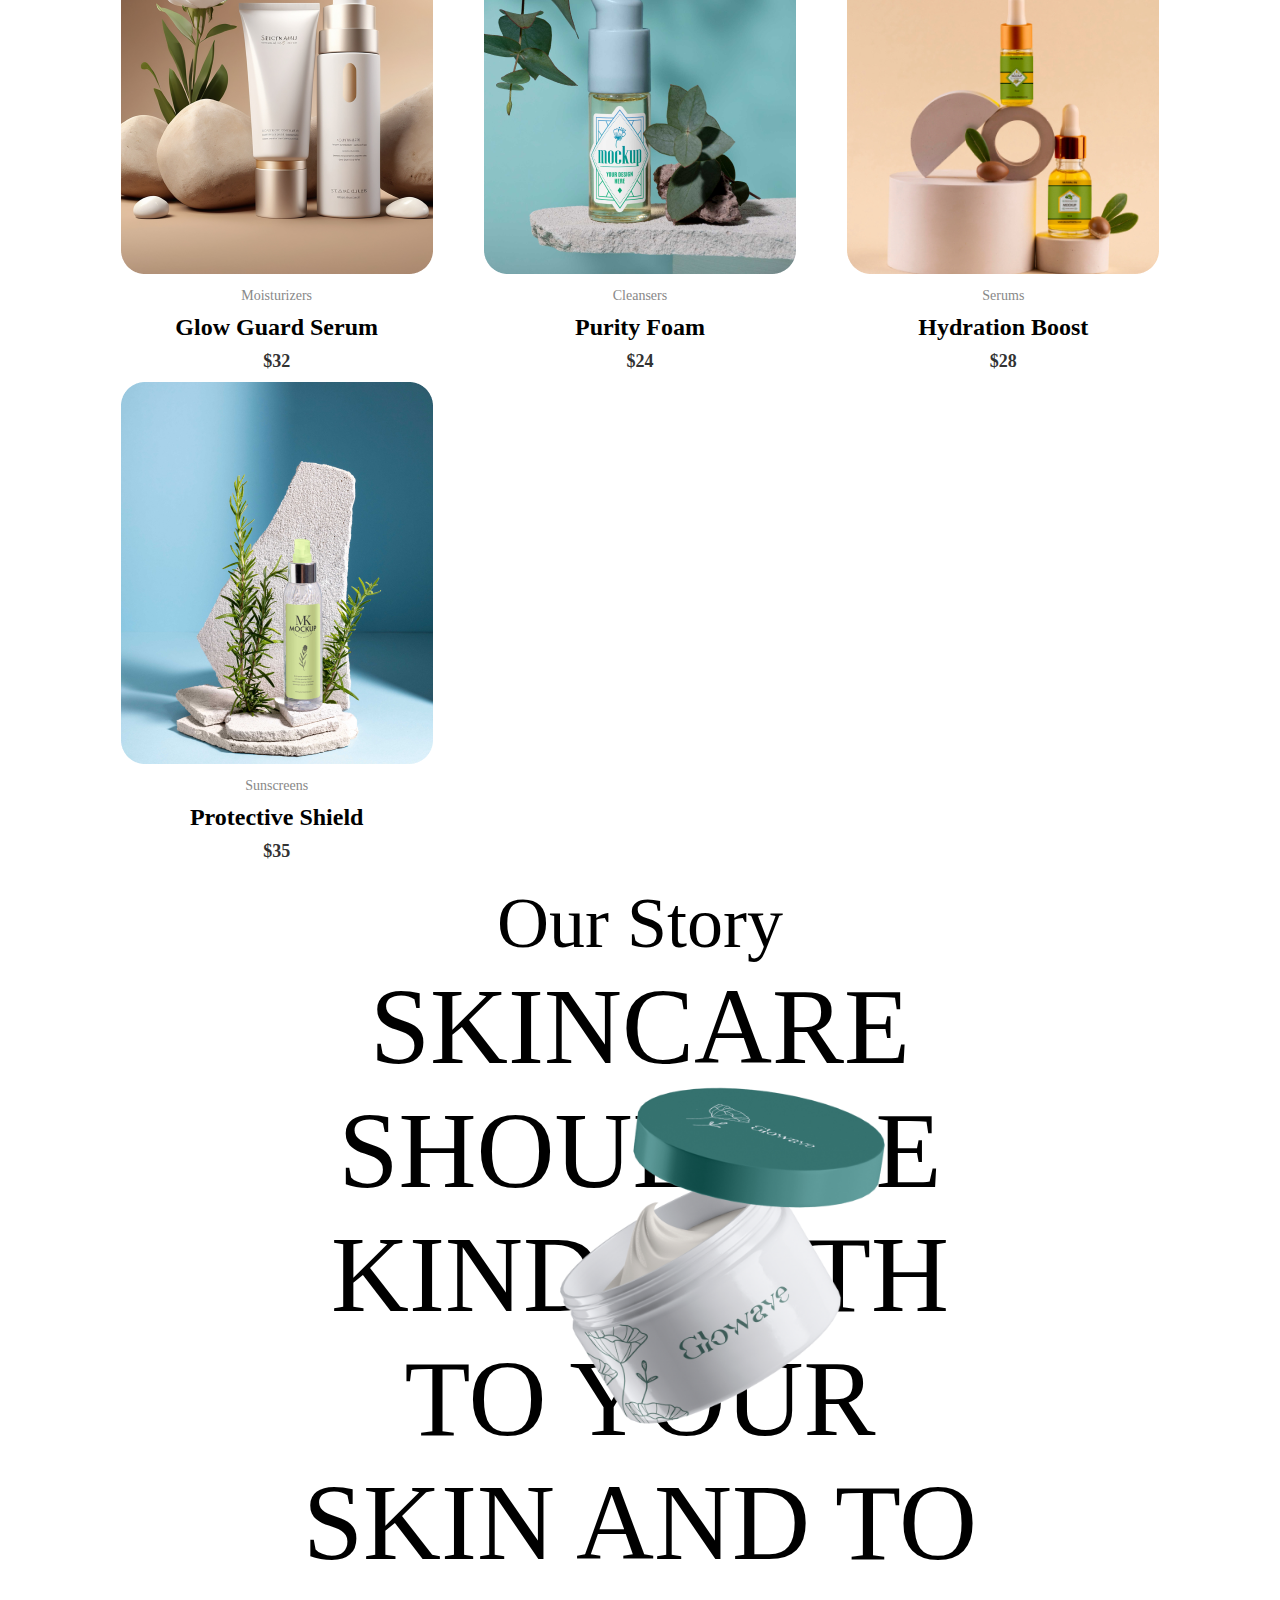
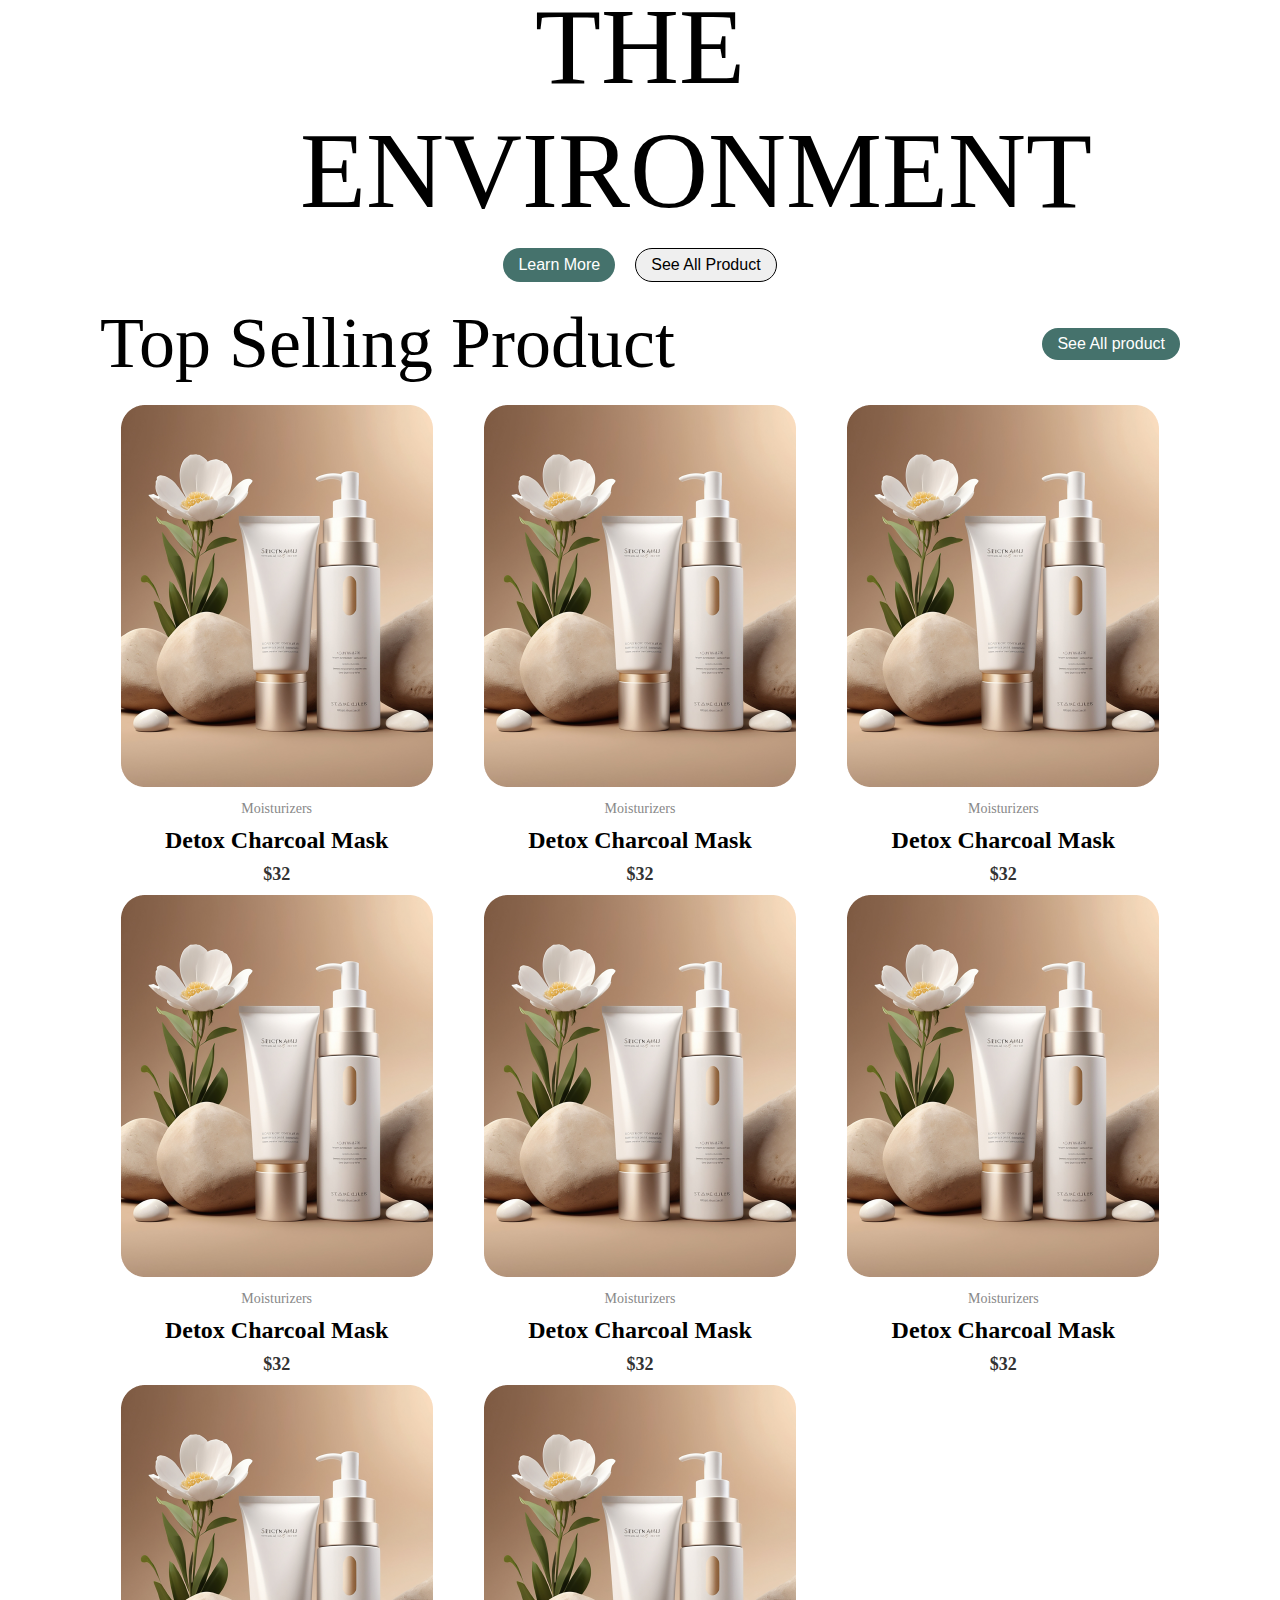
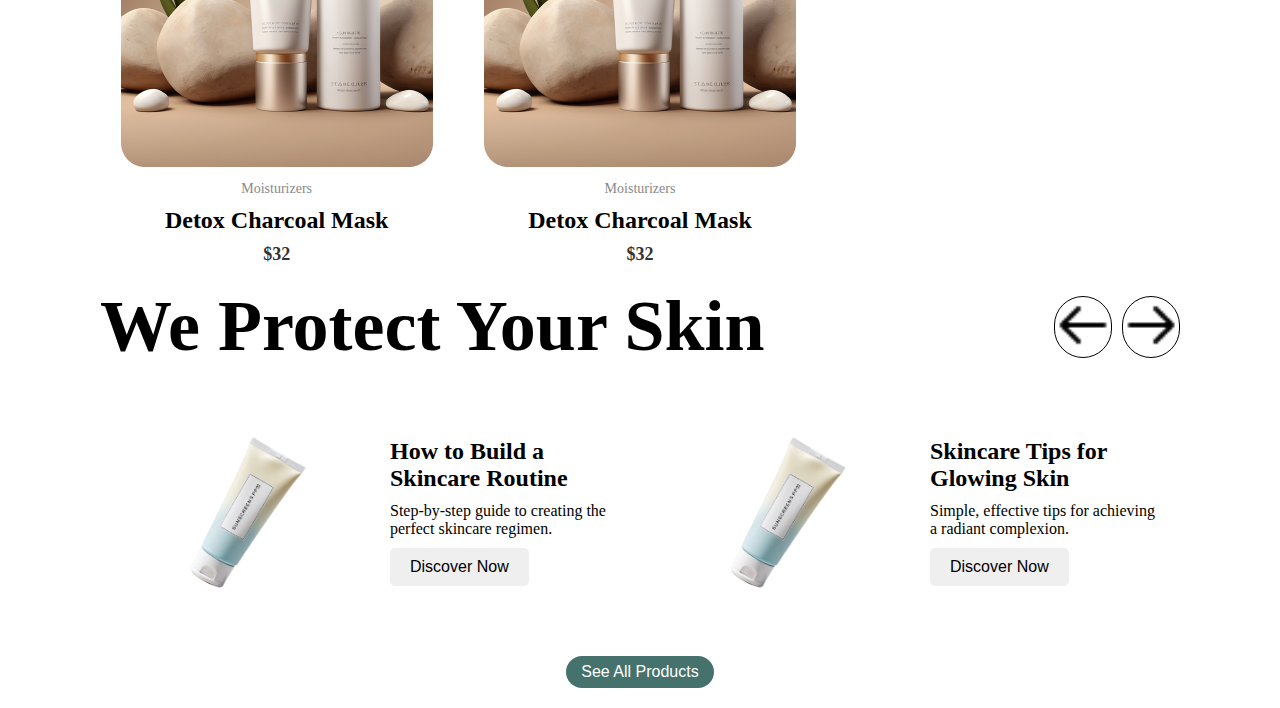
==== commit 6e0d8751: "we protect screen" ====
--- a/index.html
+++ b/index.html
@@ -16,6 +16,7 @@
       rel="stylesheet"
       href="./Components//topSellProduct//topsellproduct.css"
     />
+    <link rel="stylesheet" href="./Components/protectSkin//protectskin.css" />
     <title>Document</title>
   </head>
   <body>
@@ -183,10 +184,48 @@
     <div id="product-container" class="product-container"></div>
     <!-- TOP SELL PRODUCT END -->
 
+    <!-- WE PROTTECT SKIN  START-->
+    <div class="protect-screen-container">
+      <section class="protect-header">
+        <h1 class="main-title">We Protect Your Skin</h1>
+        <div class="arrow-controls">
+          <div id="leftArrow">
+            <img
+              src="../assets/leftIcon.png"
+              alt="Left Arrow"
+              class="arrow-image"
+            />
+          </div>
+          <div id="rightArrow">
+            <img
+              src="../assets/rightIcon.png"
+              alt="Right Arrow"
+              class="arrow-image"
+            />
+          </div>
+        </div>
+      </section>
+      <div class="protect-screen-wrapper">
+        <div class="protect-screen">
+          <!-- Carousel items will be dynamically generated here -->
+        </div>
+      </div>
+      <div class="see-all">
+        <button class="shop-now">See All Products</button>
+      </div>
+    </div>
+    <!-- WE PROTTECT SKIN  END-->
+
+    <!-- WHY CHOOSE OUR PRODUCT START -->
+
+    <div id="why-chose"></div>
+
+    <!-- WHY CHOOSE OUR PRODUCT END -->
+
     <script src="./index.js"></script>
     <script src="./Components/header/heder.js"></script>
     <script src="./Components/topSellProduct//top sell product.js"></script>
-    <script></script>
+    <script src="./Components//protectSkin/protectskin.js"></script>
     <script></script>
   </body>
 </html>
--- a/Components/newarrives/newarrives.css
+++ b/Components/newarrives/newarrives.css
@@ -13,6 +13,7 @@
 .arrow-controls {
   display: flex;
   gap: 10px;
+  align-items: center;
 }
 #leftArrow,
 #rightArrow {
--- a/Components/protectSkin/protectskin.css
+++ b/Components/protectSkin/protectskin.css
@@ -0,0 +1,99 @@
+.protect-screen-container {
+  margin: 20px 300px;
+}
+.protect-header {
+  display: flex;
+  justify-content: space-between;
+}
+.protect-screen-wrapper {
+  position: relative;
+  overflow: hidden;
+}
+
+.protect-screen {
+  display: flex;
+  transition: transform 0.5s ease-in-out;
+}
+
+.protect-screen-item {
+  flex: 0 0 50%; /* Show two items by setting width to 50% */
+  display: flex;
+  align-items: center;
+  padding: 20px;
+  box-sizing: border-box;
+}
+
+.main-title {
+  font-size: 72px;
+  font-weight: 300px;
+}
+.protect-screen-item img {
+  width: 50%;
+  border-radius: 10px;
+  margin-right: 20px;
+}
+
+.content {
+  text-align: left;
+  flex: 1;
+}
+
+.content h2 {
+  font-size: 1.5rem;
+  margin-bottom: 10px;
+}
+
+.content p {
+  font-size: 1rem;
+  margin-bottom: 10px;
+}
+
+button {
+  padding: 10px 20px;
+  font-size: 1rem;
+  border: none;
+  border-radius: 5px;
+  cursor: pointer;
+}
+
+.carousel-button {
+  position: absolute;
+  top: 50%;
+  transform: translateY(-50%);
+  background-color: #ffffff;
+  border: 1px solid #ddd;
+  padding: 10px;
+  cursor: pointer;
+  z-index: 10;
+}
+
+.prev {
+  left: 0;
+}
+
+.next {
+  right: 0;
+}
+
+.see-all {
+  display: flex;
+  justify-content: center;
+}
+
+@media (max-width: 1550px) {
+  .protect-screen-container {
+    margin: 20px 100px;
+  }
+}
+
+@media (max-width: 1120px) {
+  .protect-screen-container {
+    margin: 20px;
+  }
+}
+
+@media (max-width: 940px) {
+  .protect-screen-container {
+    margin: 0;
+  }
+}
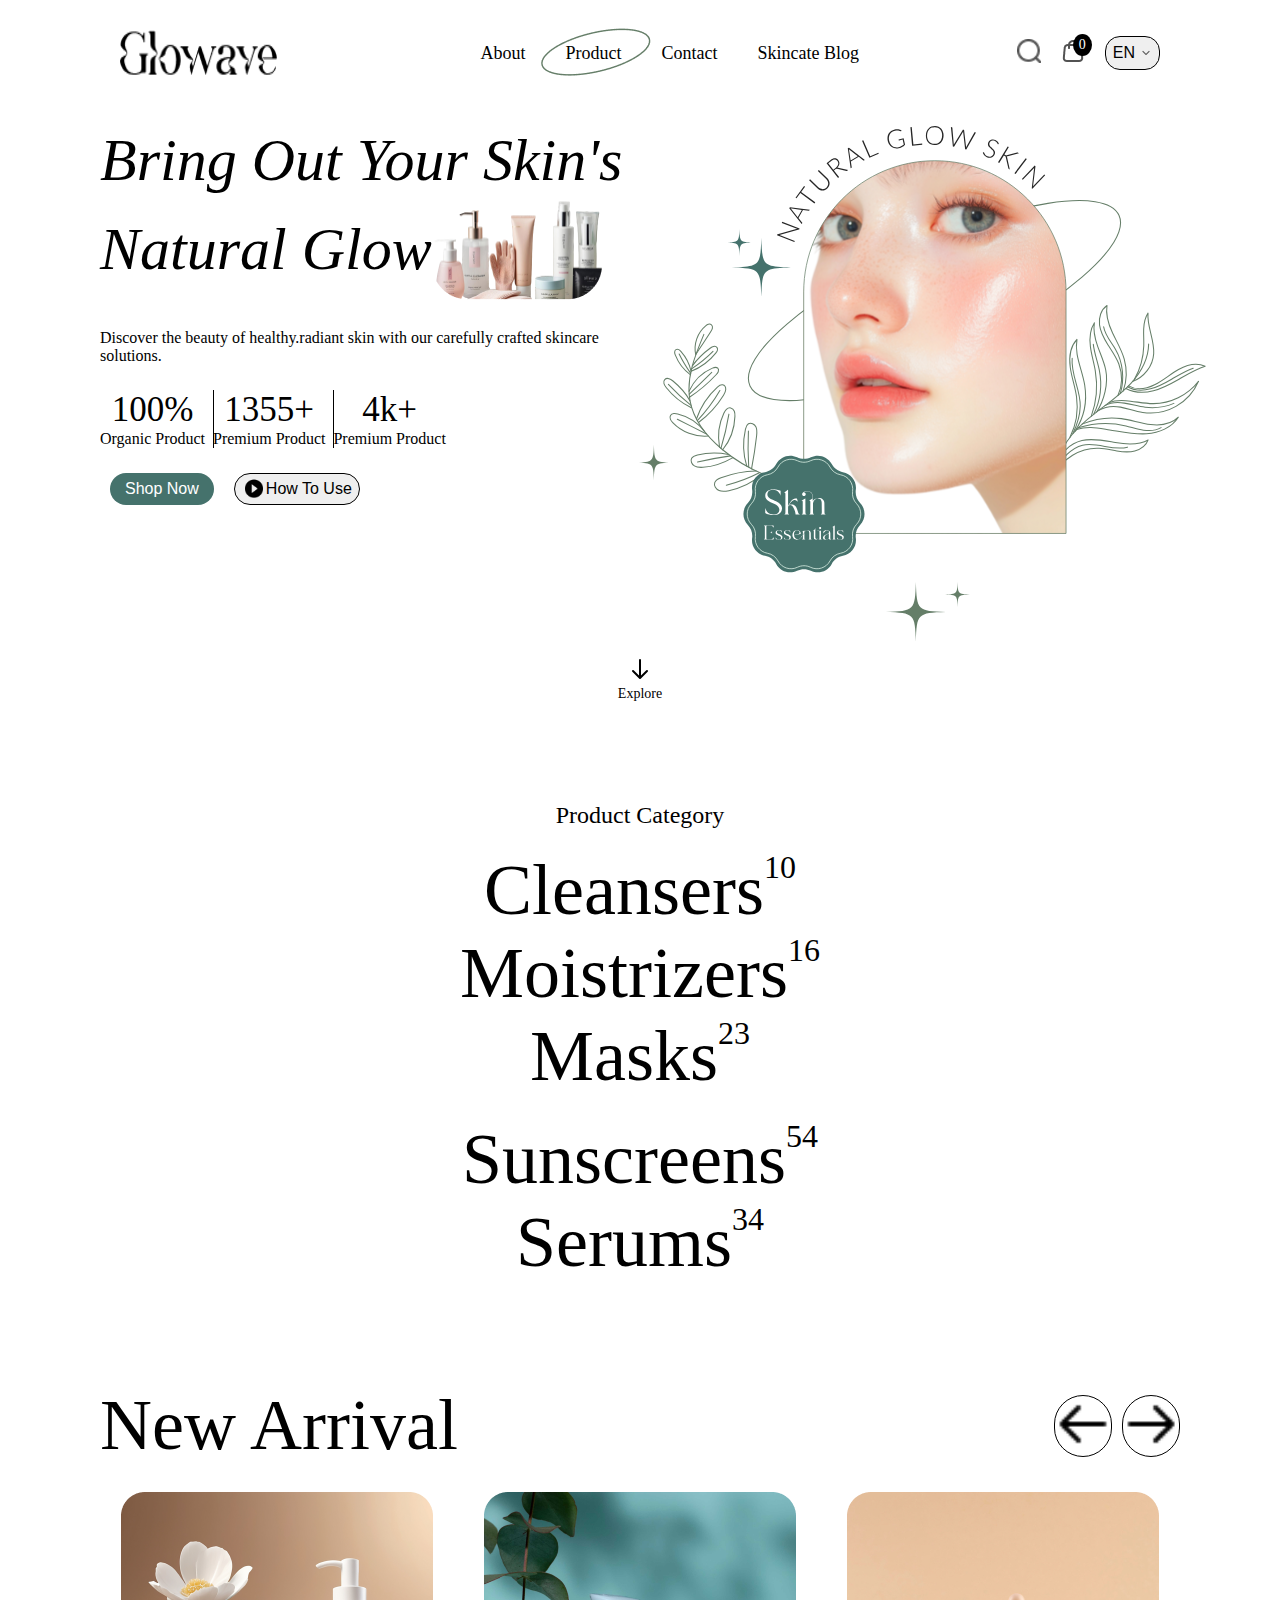
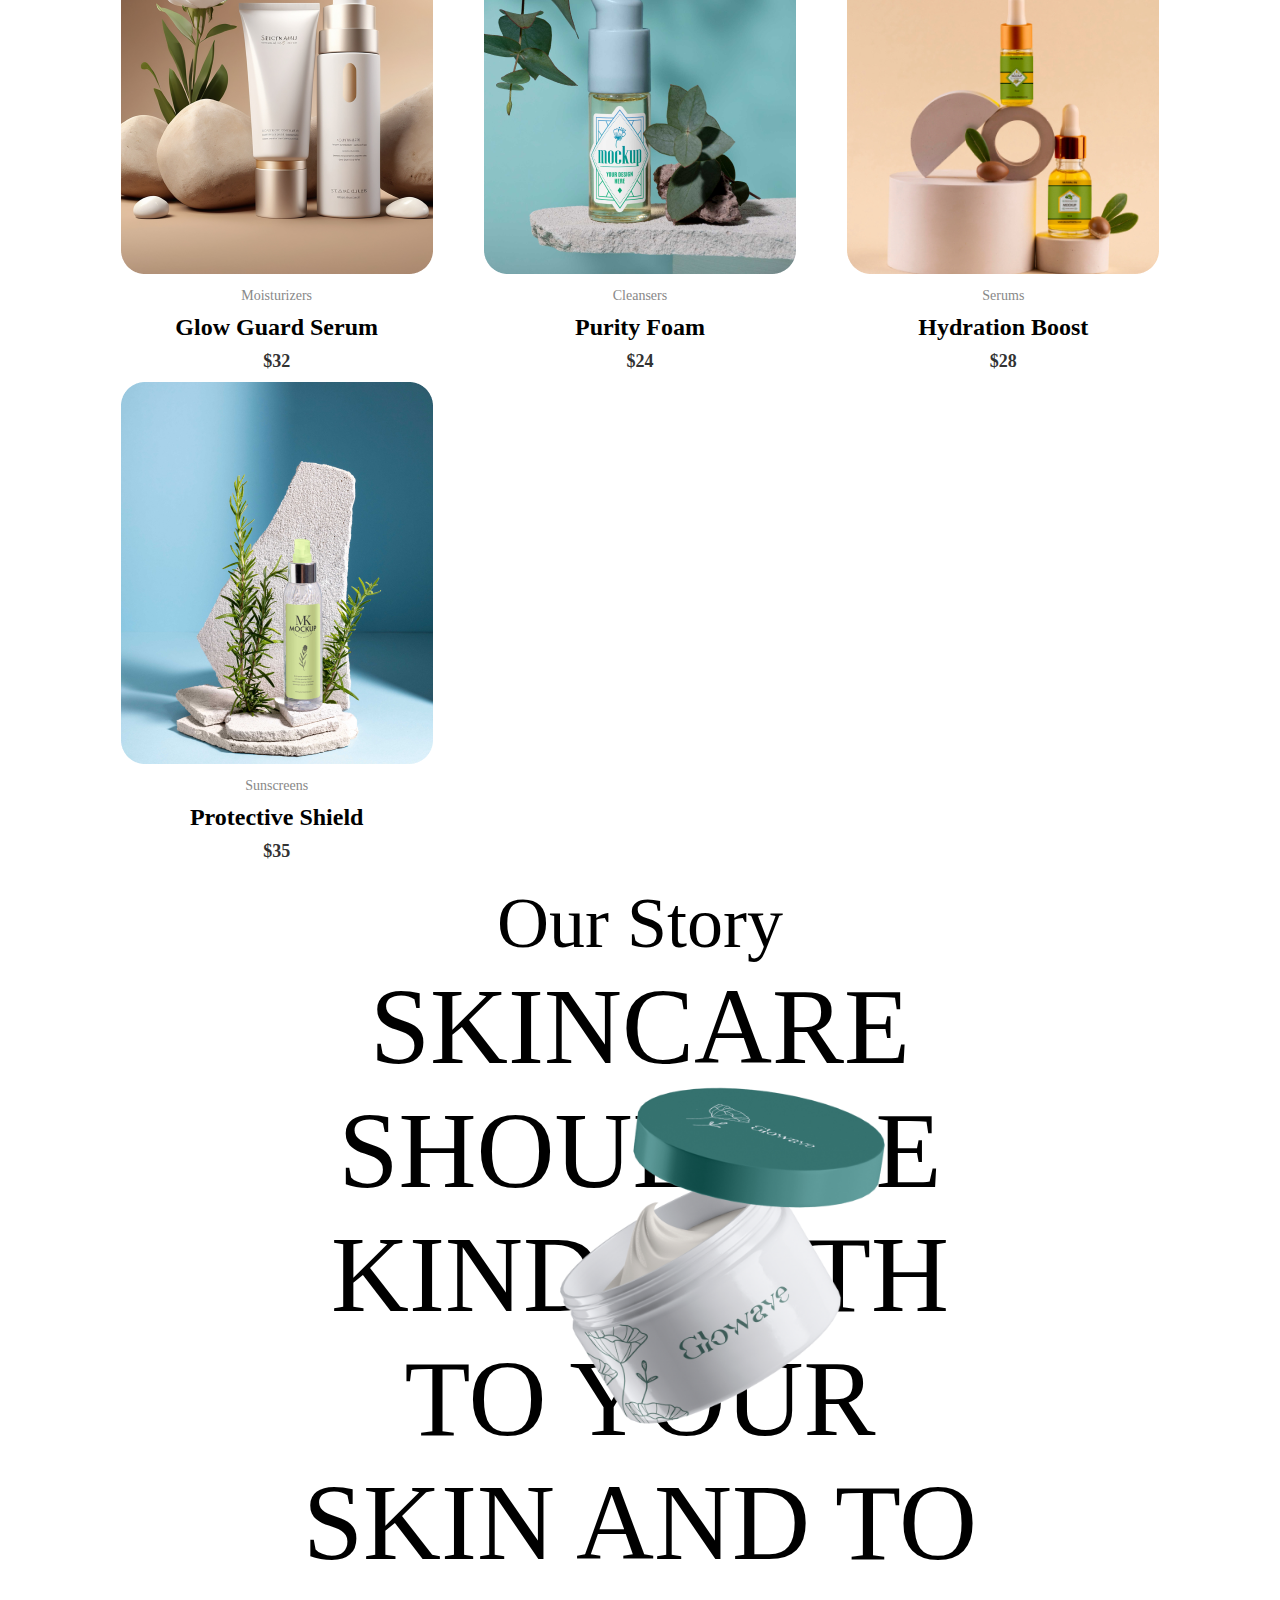
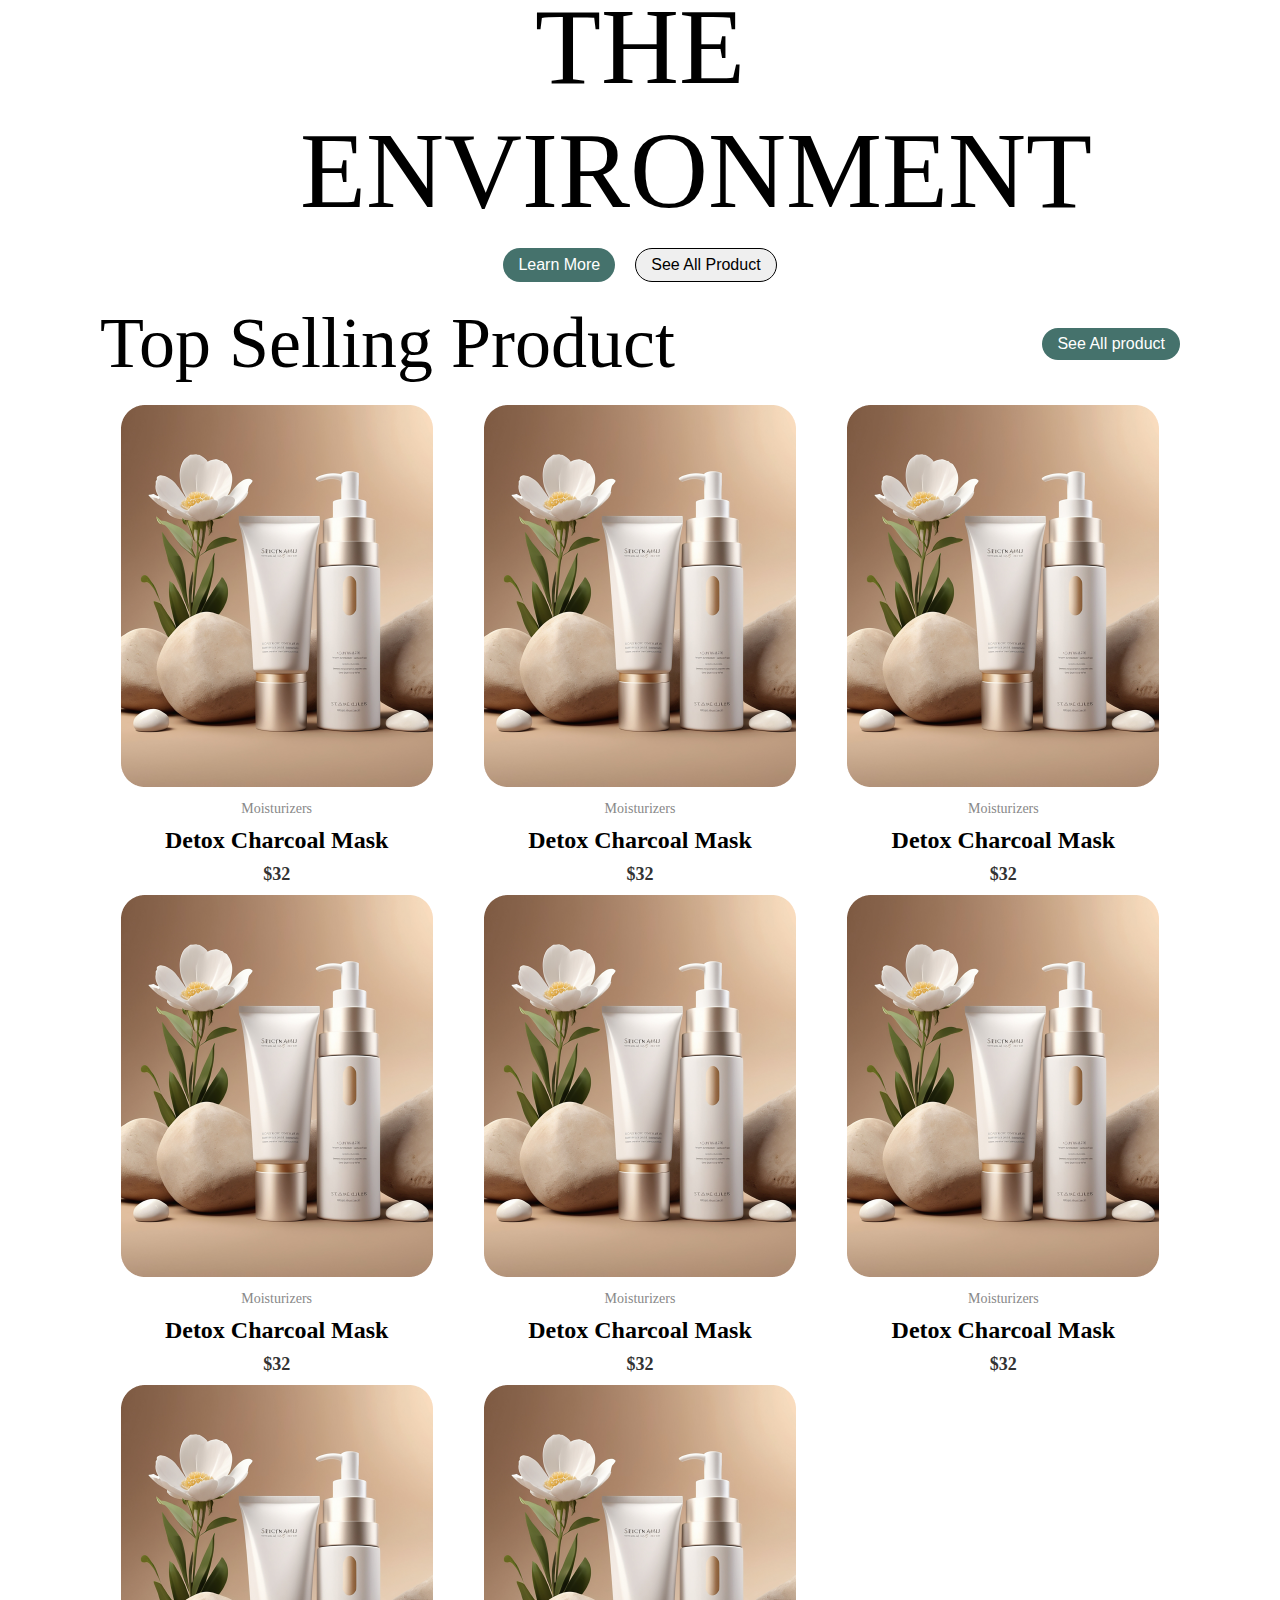
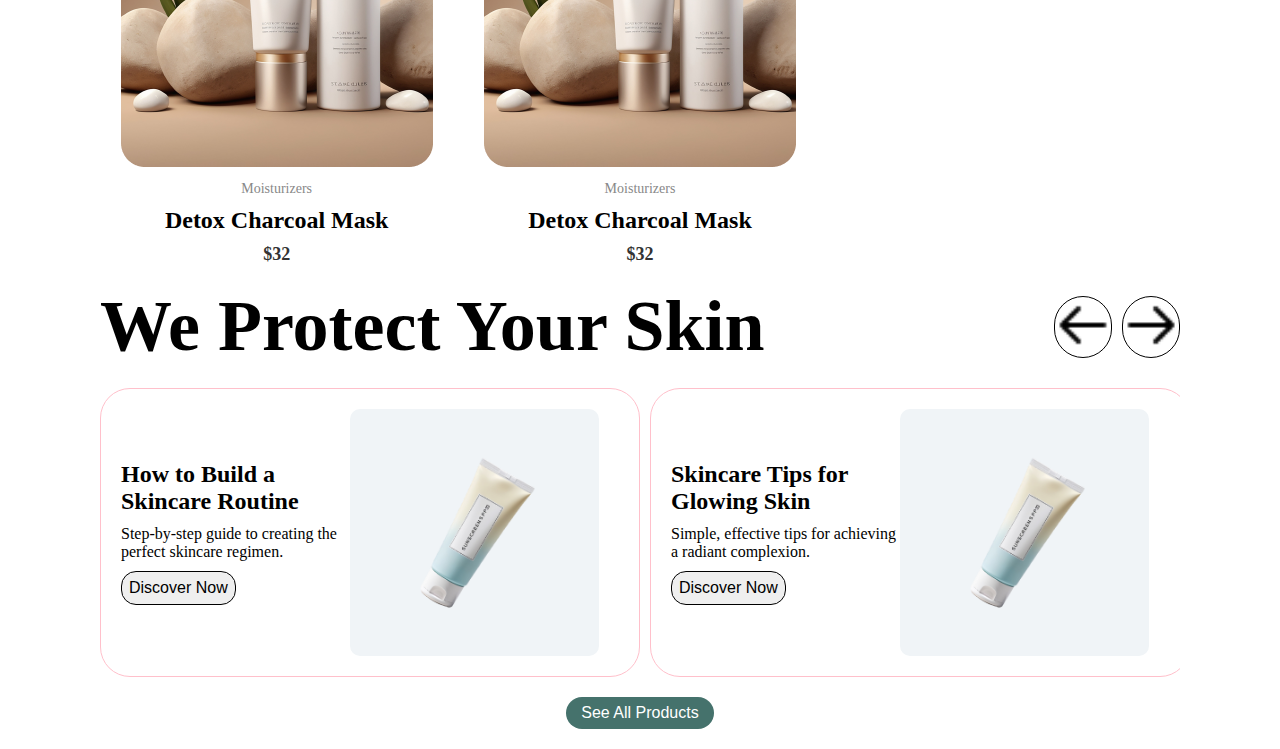
==== commit 59ea0b8c: "protect skin" ====
--- a/index.html
+++ b/index.html
@@ -218,7 +218,7 @@
 
     <!-- WHY CHOOSE OUR PRODUCT START -->
 
-    <div id="why-chose"></div>
+    <div></div>
 
     <!-- WHY CHOOSE OUR PRODUCT END -->
 
--- a/Components/protectSkin/protectskin.css
+++ b/Components/protectSkin/protectskin.css
@@ -13,6 +13,9 @@
 .protect-screen {
   display: flex;
   transition: transform 0.5s ease-in-out;
+  gap: 10px;
+  margin-top: 20px;
+  margin-bottom: 20px;
 }
 
 .protect-screen-item {
@@ -21,6 +24,9 @@
   align-items: center;
   padding: 20px;
   box-sizing: border-box;
+  gap: 0px;
+  border-radius: 30px;
+  border: 1px solid pink;
 }
 
 .main-title {
@@ -31,6 +37,7 @@
   width: 50%;
   border-radius: 10px;
   margin-right: 20px;
+  background-color: #f0f4f7;
 }
 
 .content {
@@ -49,10 +56,11 @@
 }
 
 button {
-  padding: 10px 20px;
+  padding: 7px;
+
   font-size: 1rem;
-  border: none;
-  border-radius: 5px;
+  border: 1px solid black;
+  border-radius: 15px;
   cursor: pointer;
 }
 
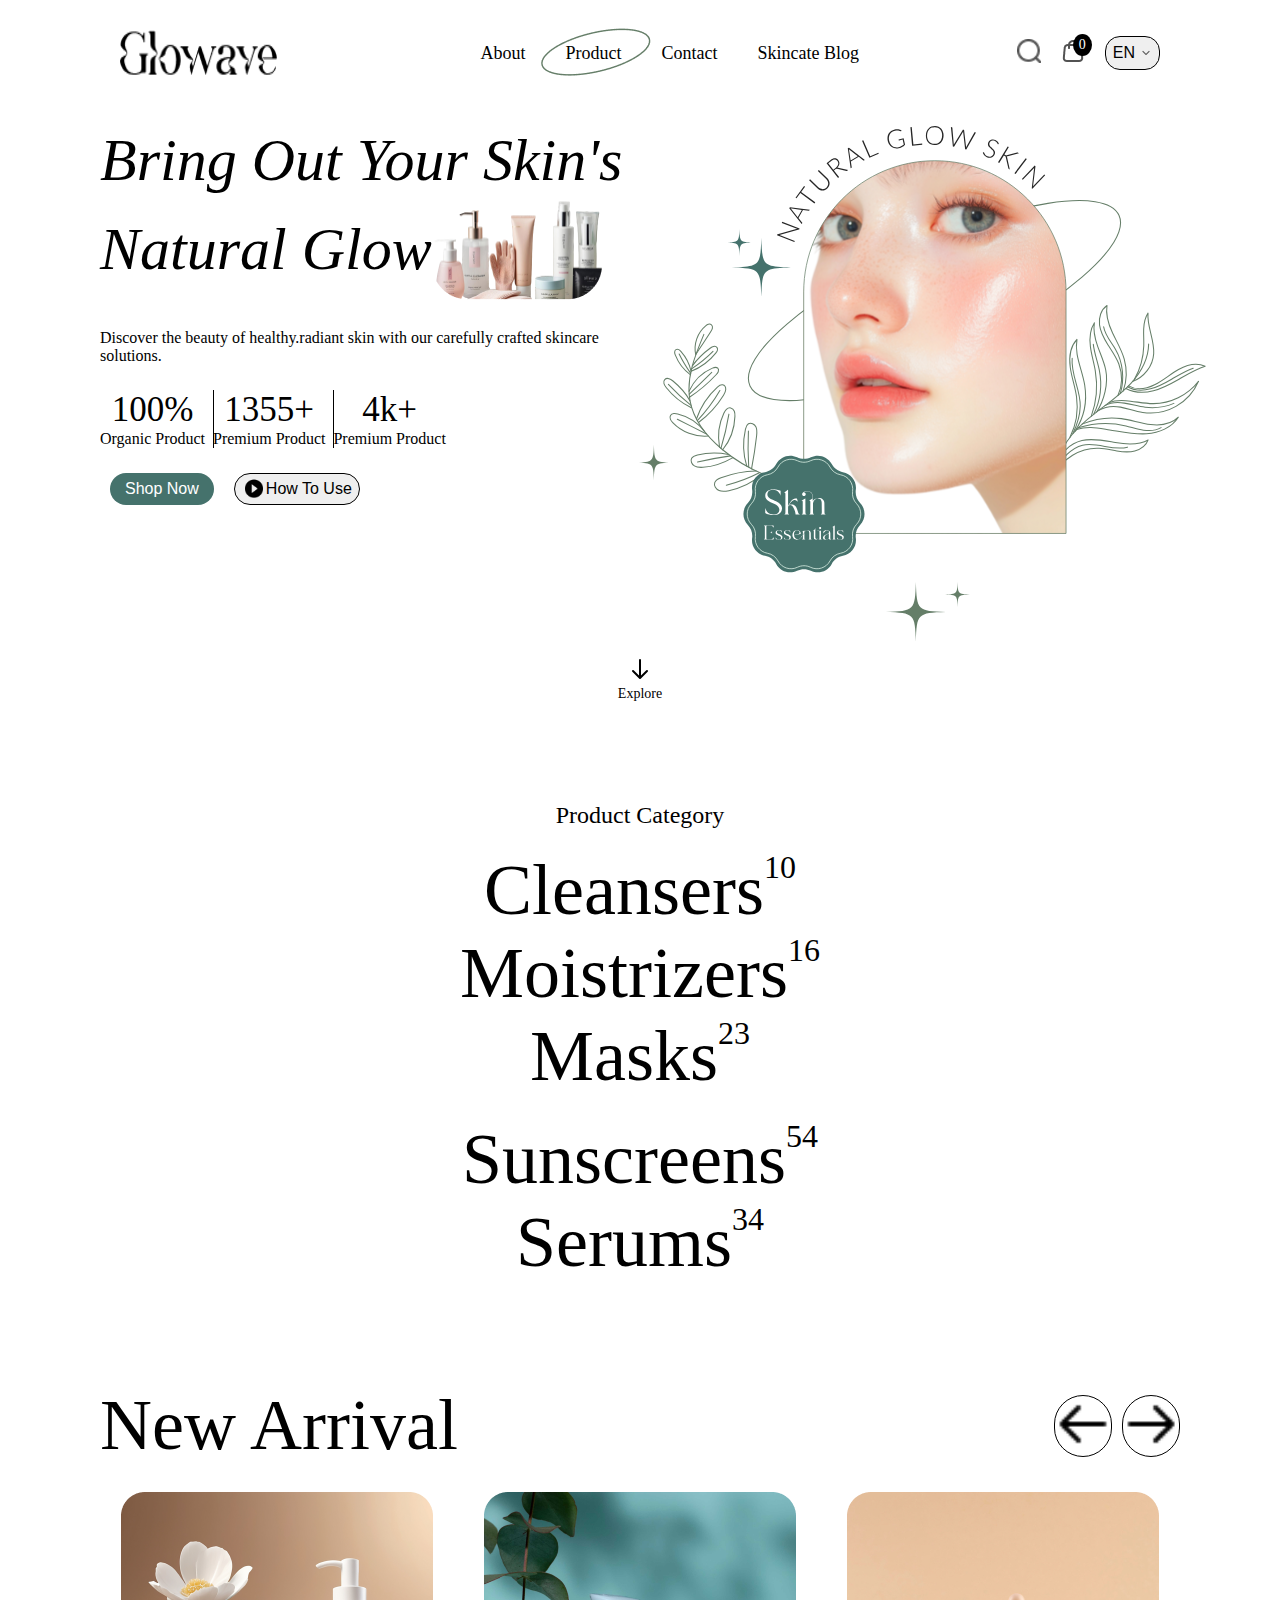
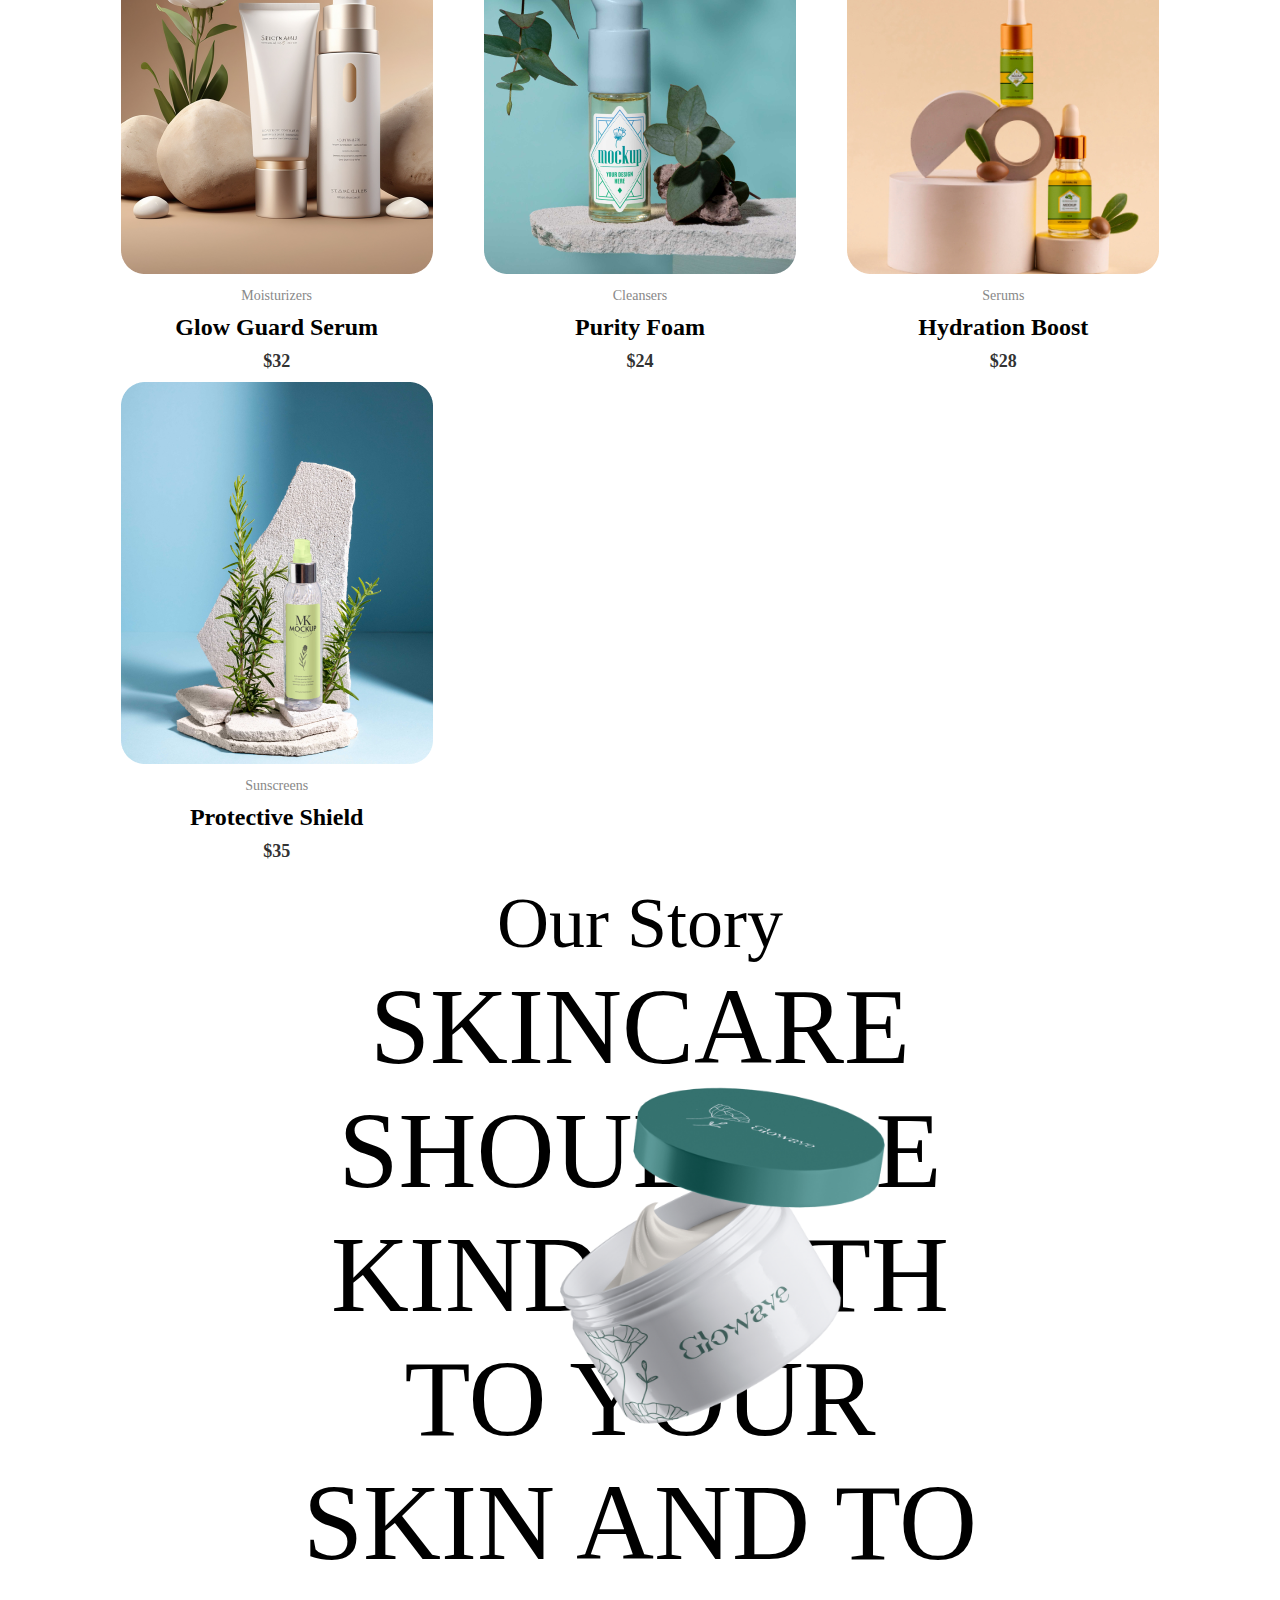
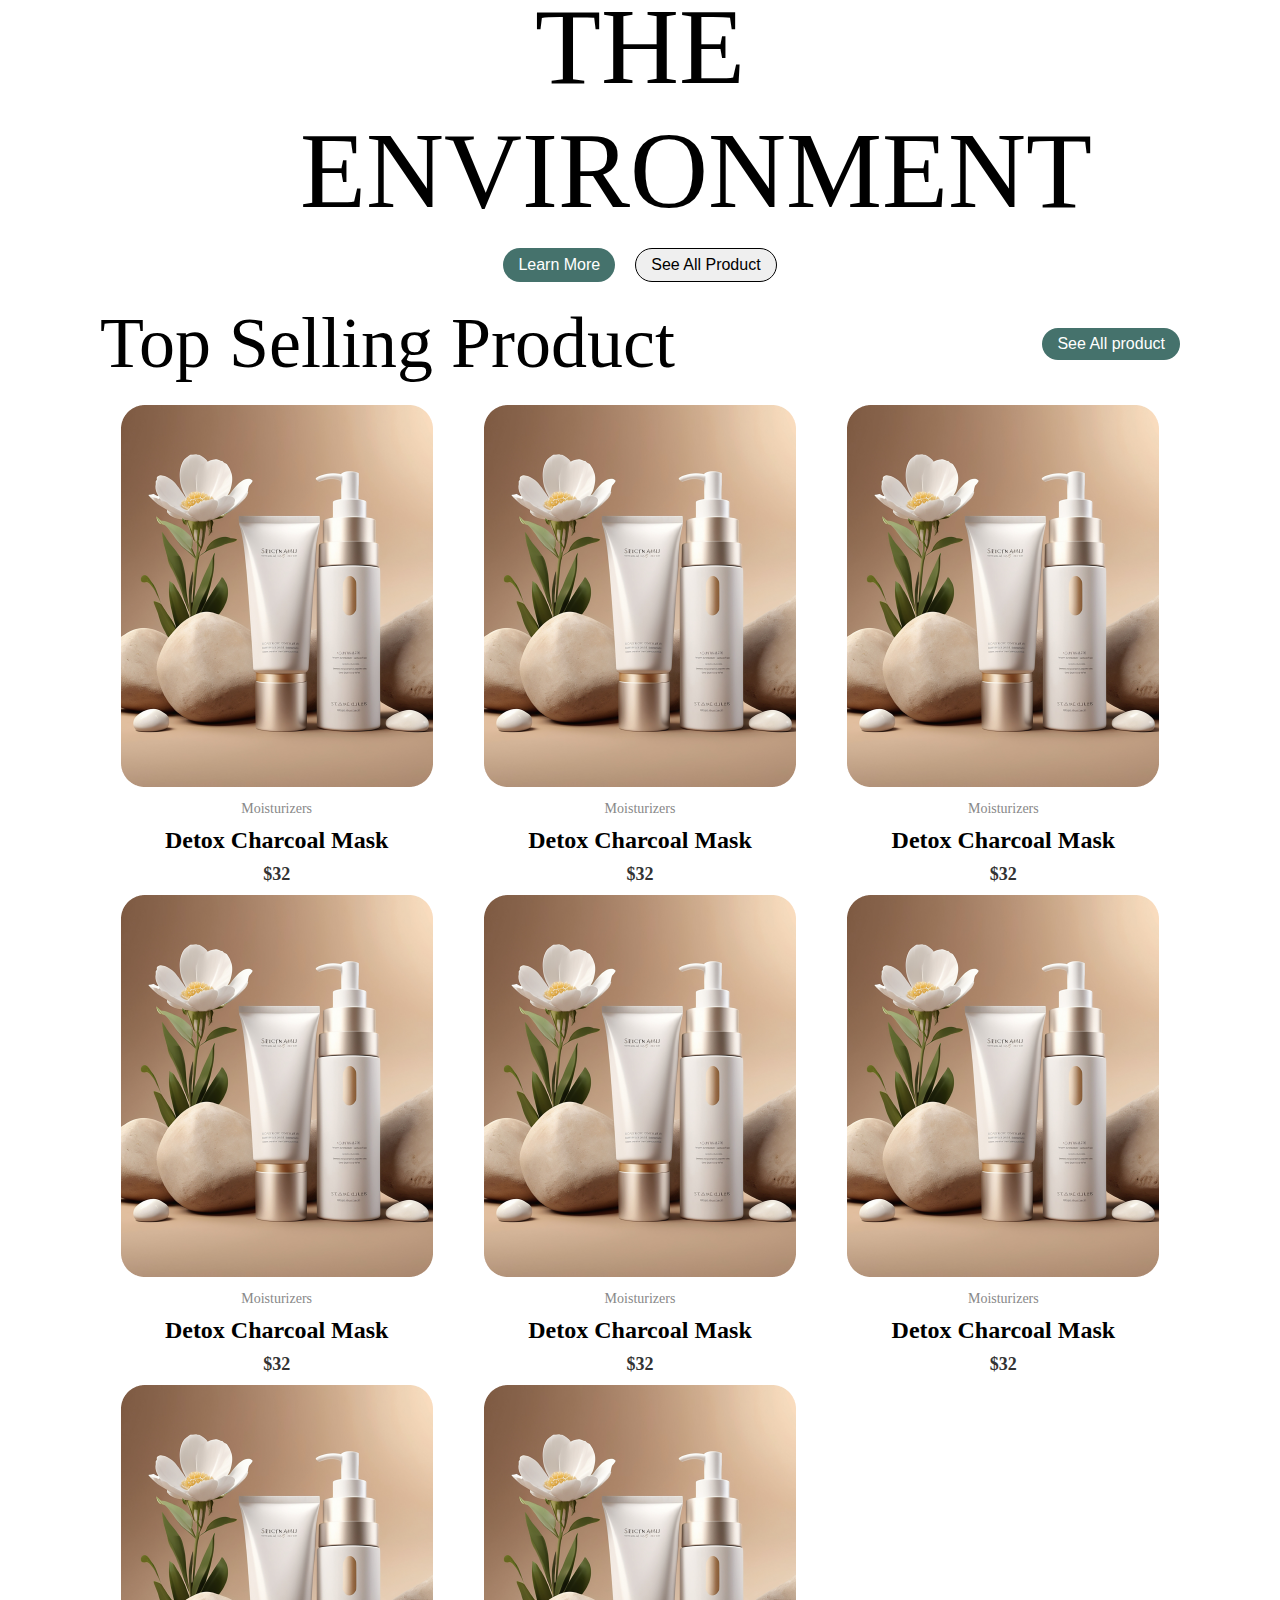
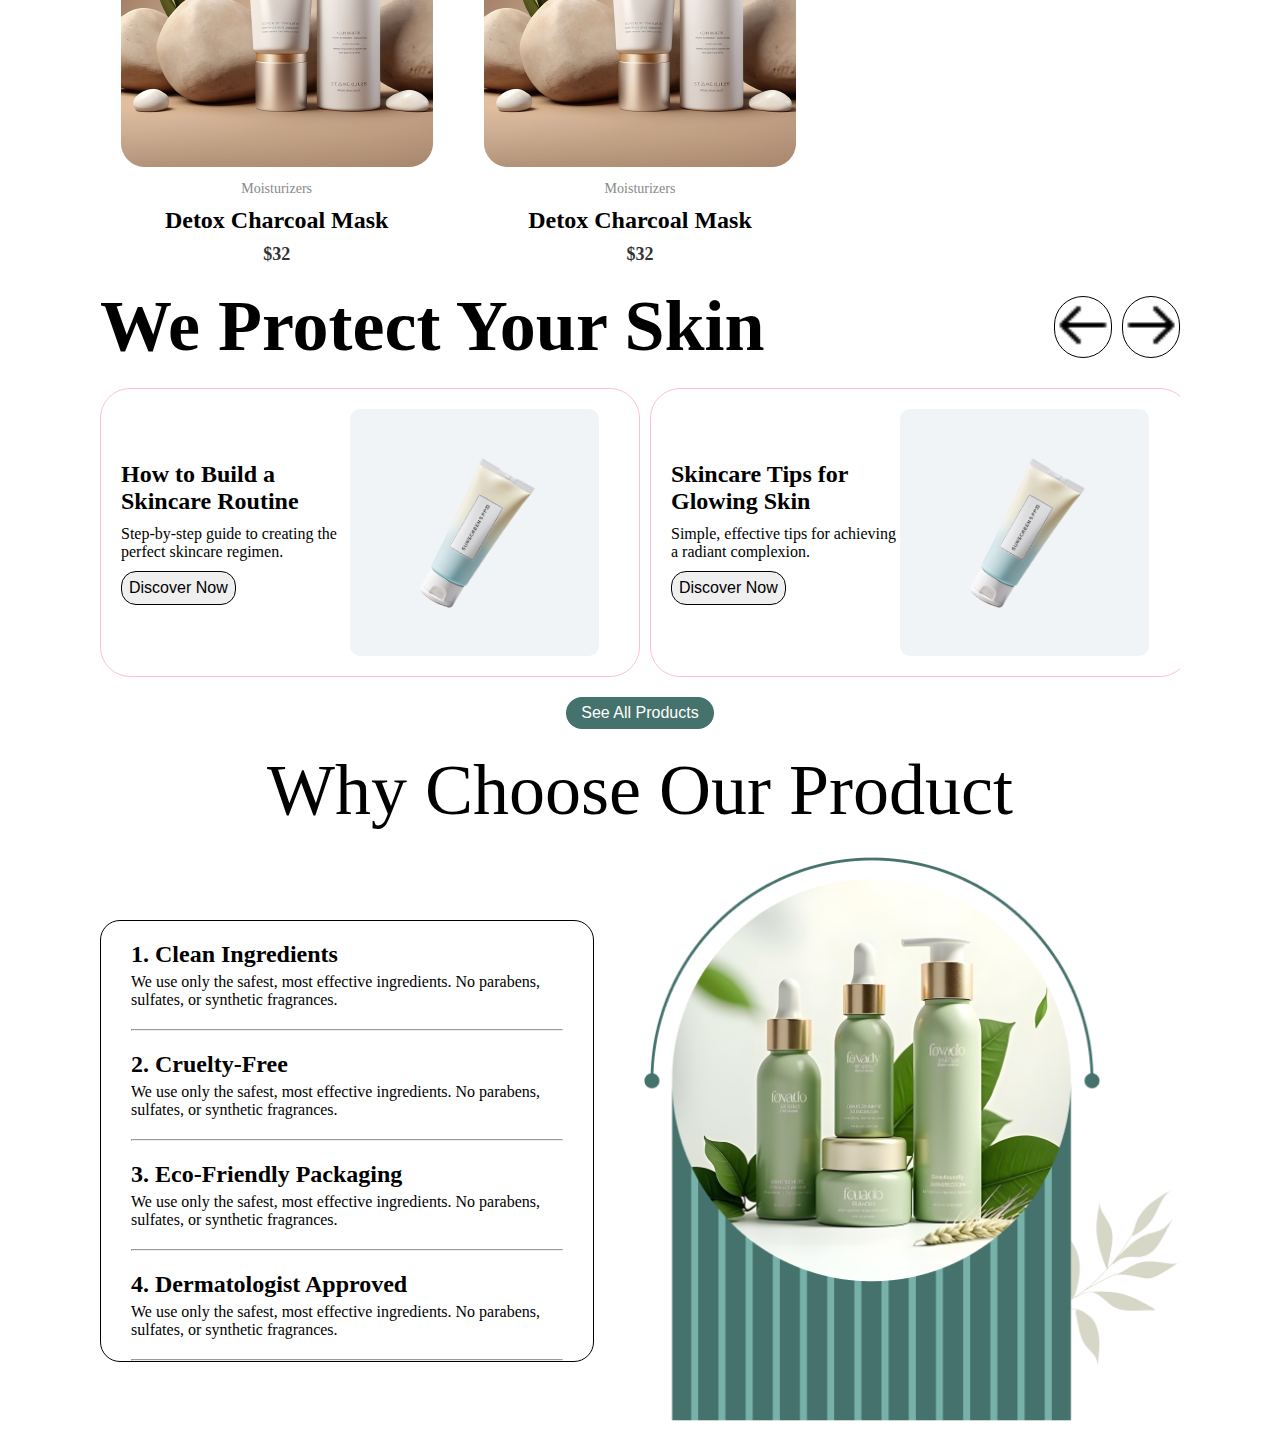
==== commit c8fed2da: "why we choose" ====
--- a/index.html
+++ b/index.html
@@ -17,6 +17,10 @@
       href="./Components//topSellProduct//topsellproduct.css"
     />
     <link rel="stylesheet" href="./Components/protectSkin//protectskin.css" />
+    <link
+      rel="stylesheet"
+      href="./Components//why-we-chose/why-we-choose.css"
+    />
     <title>Document</title>
   </head>
   <body>
@@ -217,10 +221,13 @@
     <!-- WE PROTTECT SKIN  END-->
 
     <!-- WHY CHOOSE OUR PRODUCT START -->
-
-    <div></div>
+    <div id="why-we-choose"></div>
 
     <!-- WHY CHOOSE OUR PRODUCT END -->
+
+    <!-- WHAT PEOPLE SAYING START -->
+    <div id="what-people-saying"></div>
+    <!-- WHAT PEOPLE SAYING START -->
 
     <script src="./index.js"></script>
     <script src="./Components/header/heder.js"></script>
--- a/Components/why-we-chose/why-we-choose.css
+++ b/Components/why-we-chose/why-we-choose.css
@@ -0,0 +1,77 @@
+.why-choose-container {
+  margin: 20px 300px;
+}
+.why-we-choose {
+  text-align: center;
+  font-size: 72px;
+  font-weight: 300;
+}
+.why-choose-parent {
+  display: grid;
+  grid-template-columns: auto auto;
+  align-items: center;
+  gap: 50px;
+  margin-top: 25px;
+}
+
+.list-card {
+  background-color: white;
+  border: 1px solid black;
+  border-radius: 20px;
+  padding: 0 30px;
+}
+.list-card-item {
+  margin: 20px 0;
+}
+.list-title {
+  font-size: 24px;
+}
+.list-des {
+  margin-top: 5px;
+  font-size: 16px;
+}
+.why-image {
+  height: 564px;
+  width: 536px;
+}
+
+@media (max-width: 1540px) {
+  .why-choose-container {
+    margin: 20px 200px;
+  }
+}
+
+@media (max-width: 1320px) {
+  .why-choose-container {
+    margin: 20px 100px;
+  }
+}
+
+@media (max-width: 1260px) {
+  .why-choose-container {
+    margin: 20px 100px;
+  }
+}
+
+@media (max-width: 1120px) {
+  .why-choose-container {
+    margin: 20px 20px;
+  }
+}
+
+@media (max-width: 940px) {
+  .why-choose-container {
+    margin: 0;
+  }
+}
+
+@media (max-width: 870px) {
+  .why-choose-parent {
+    display: block;
+  }
+  .responsive-image {
+    display: flex;
+    justify-content: center;
+    margin-top: 10px;
+  }
+}
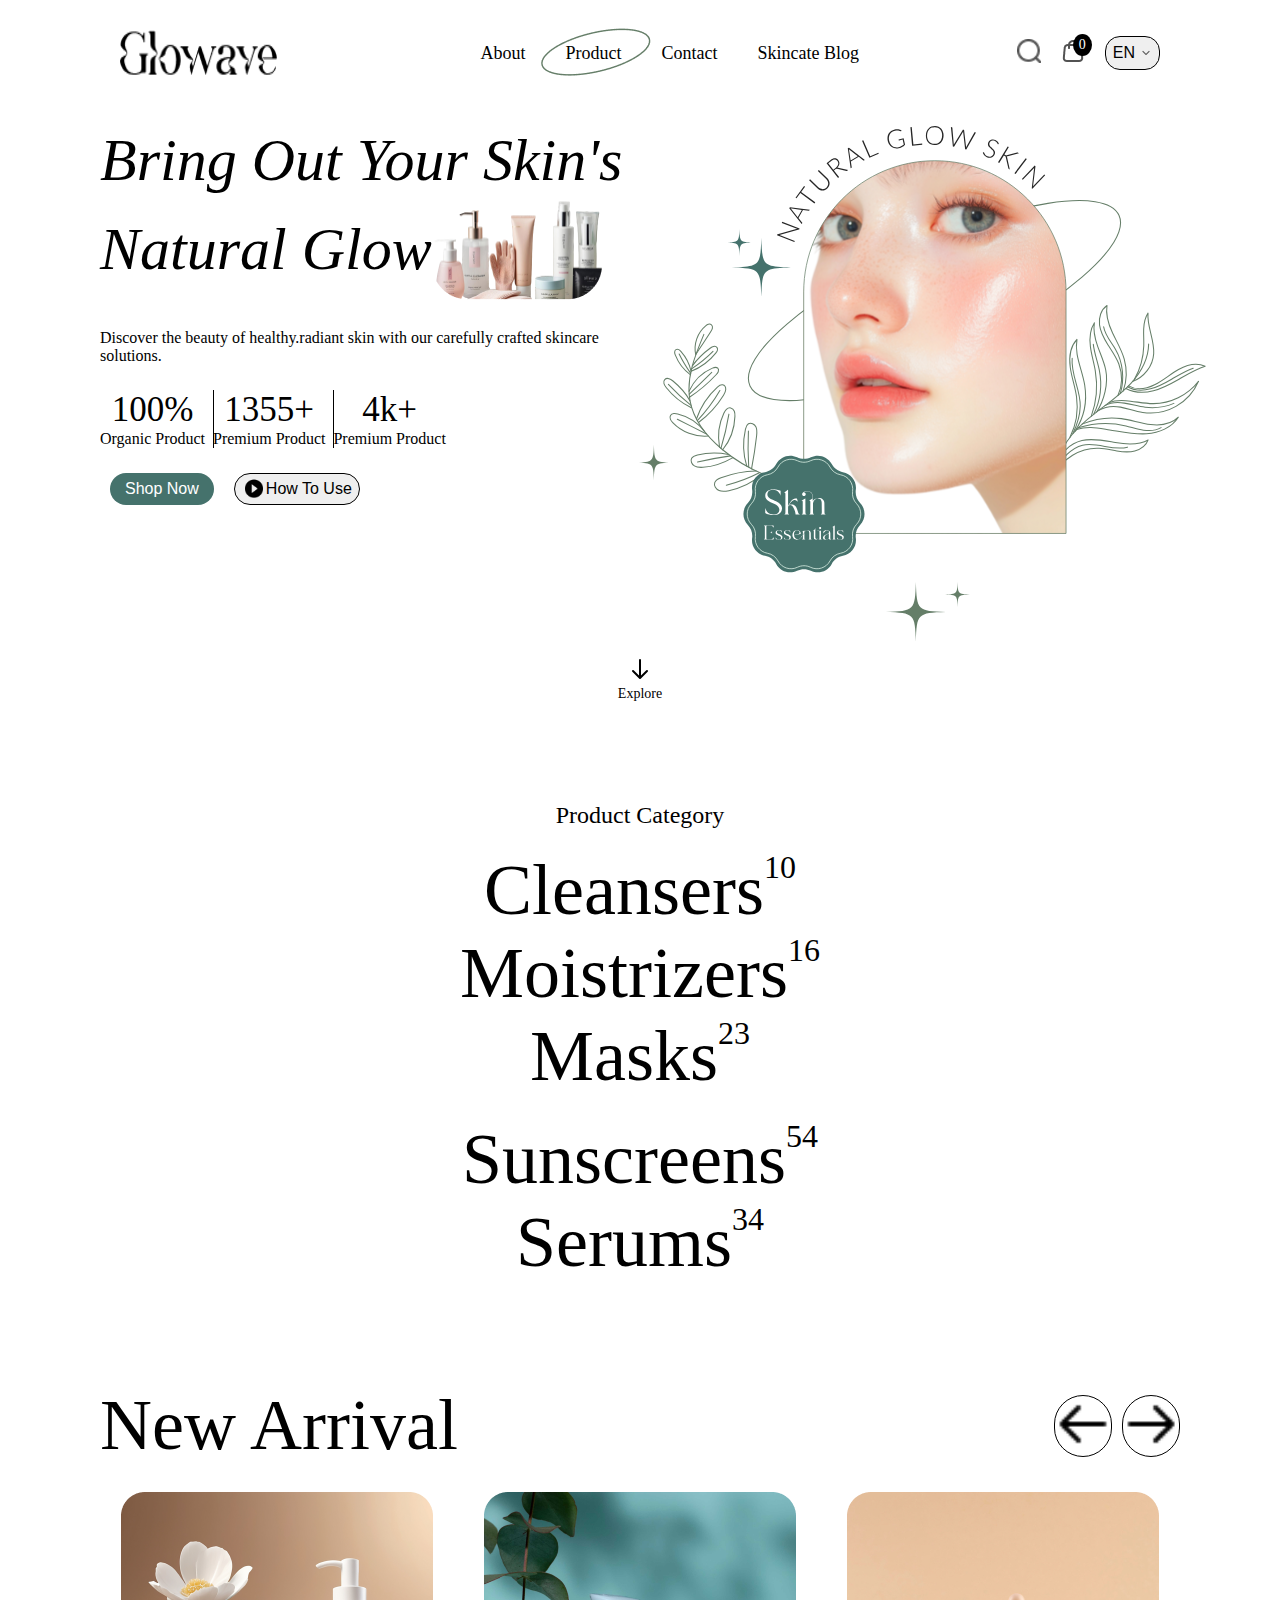
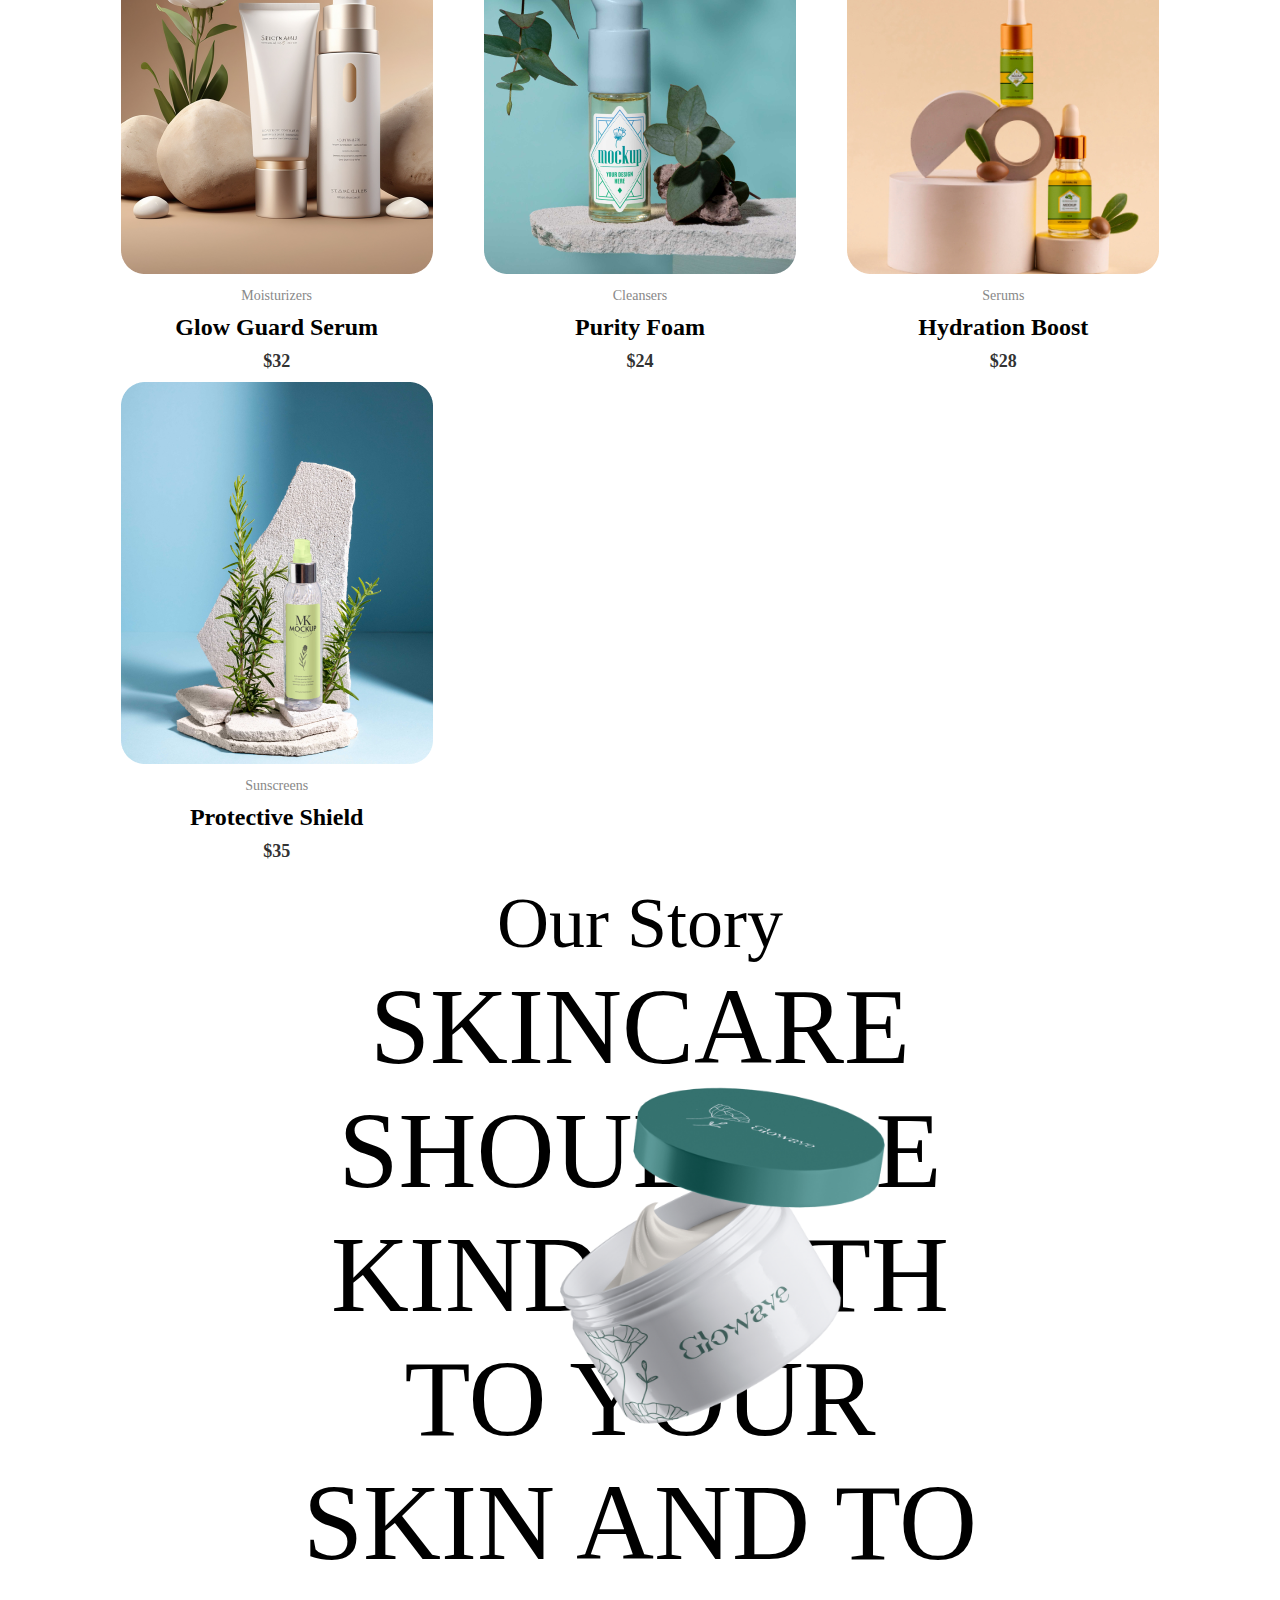
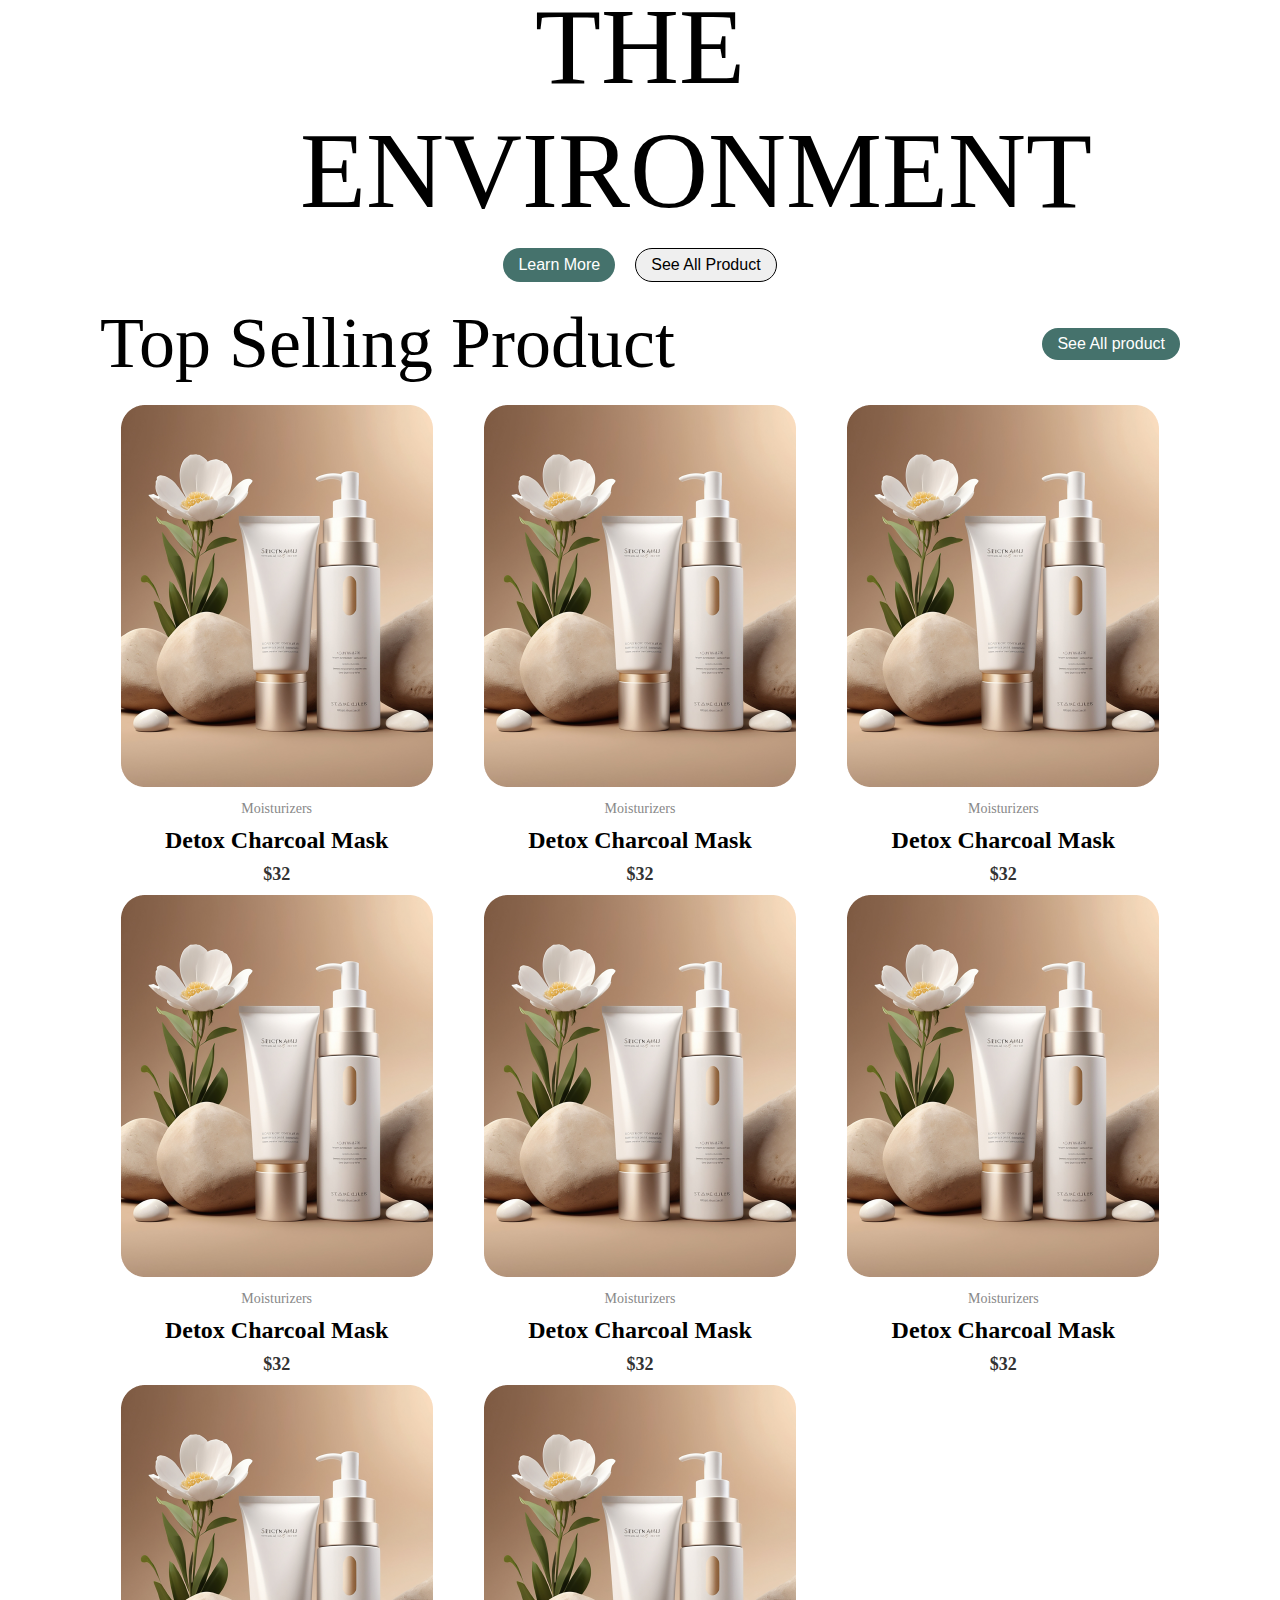
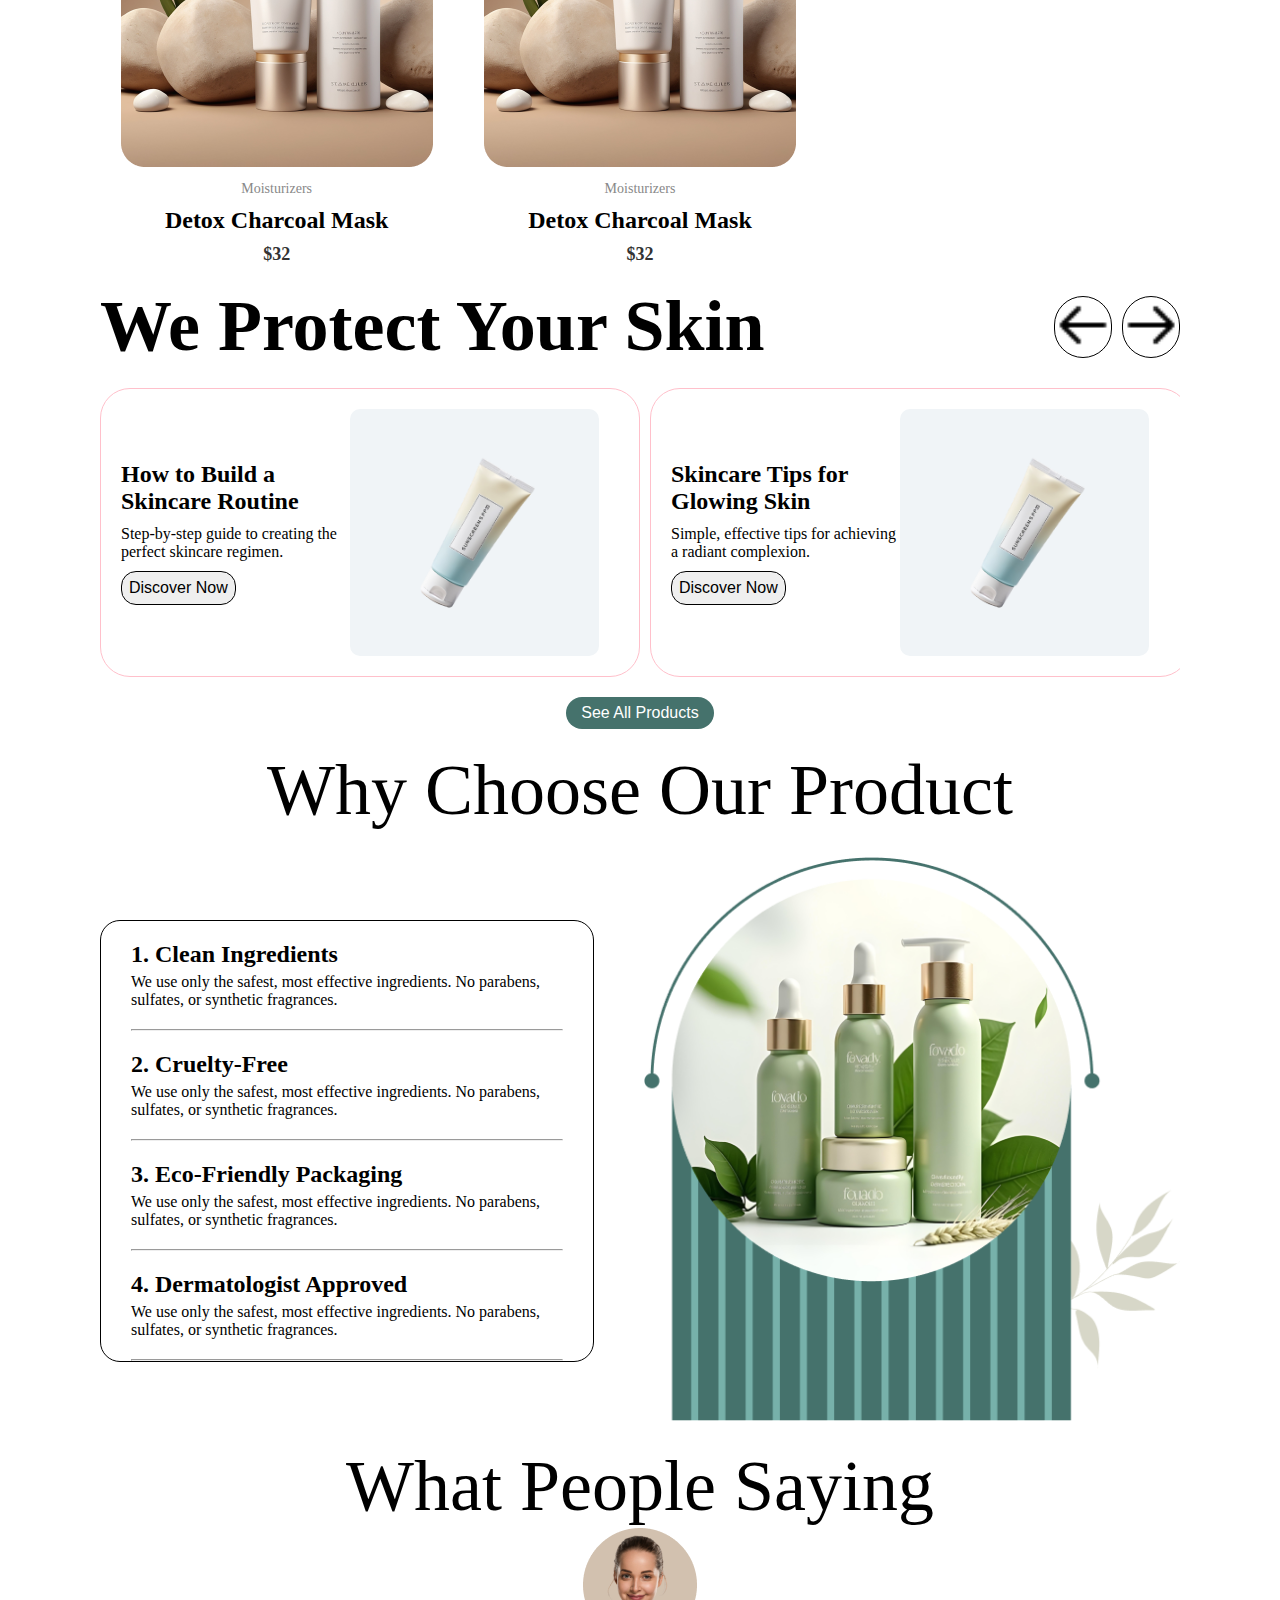
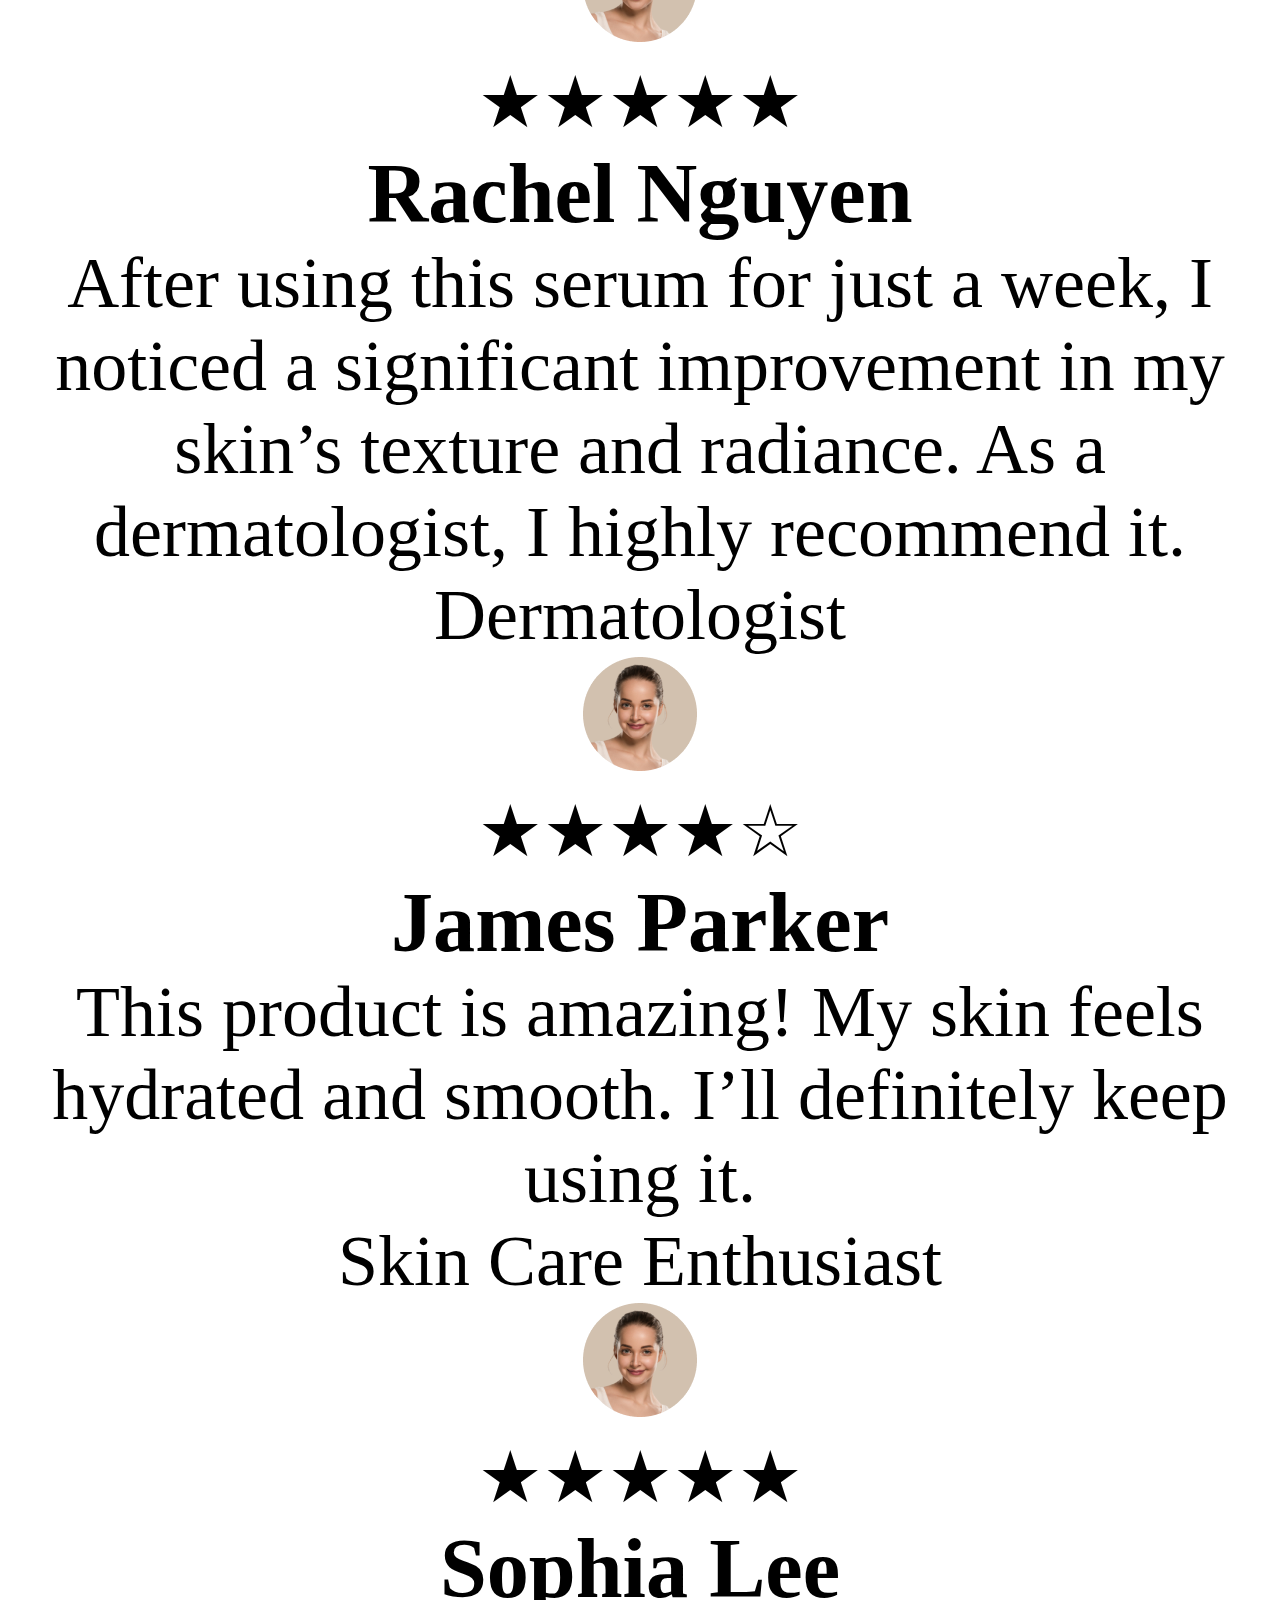
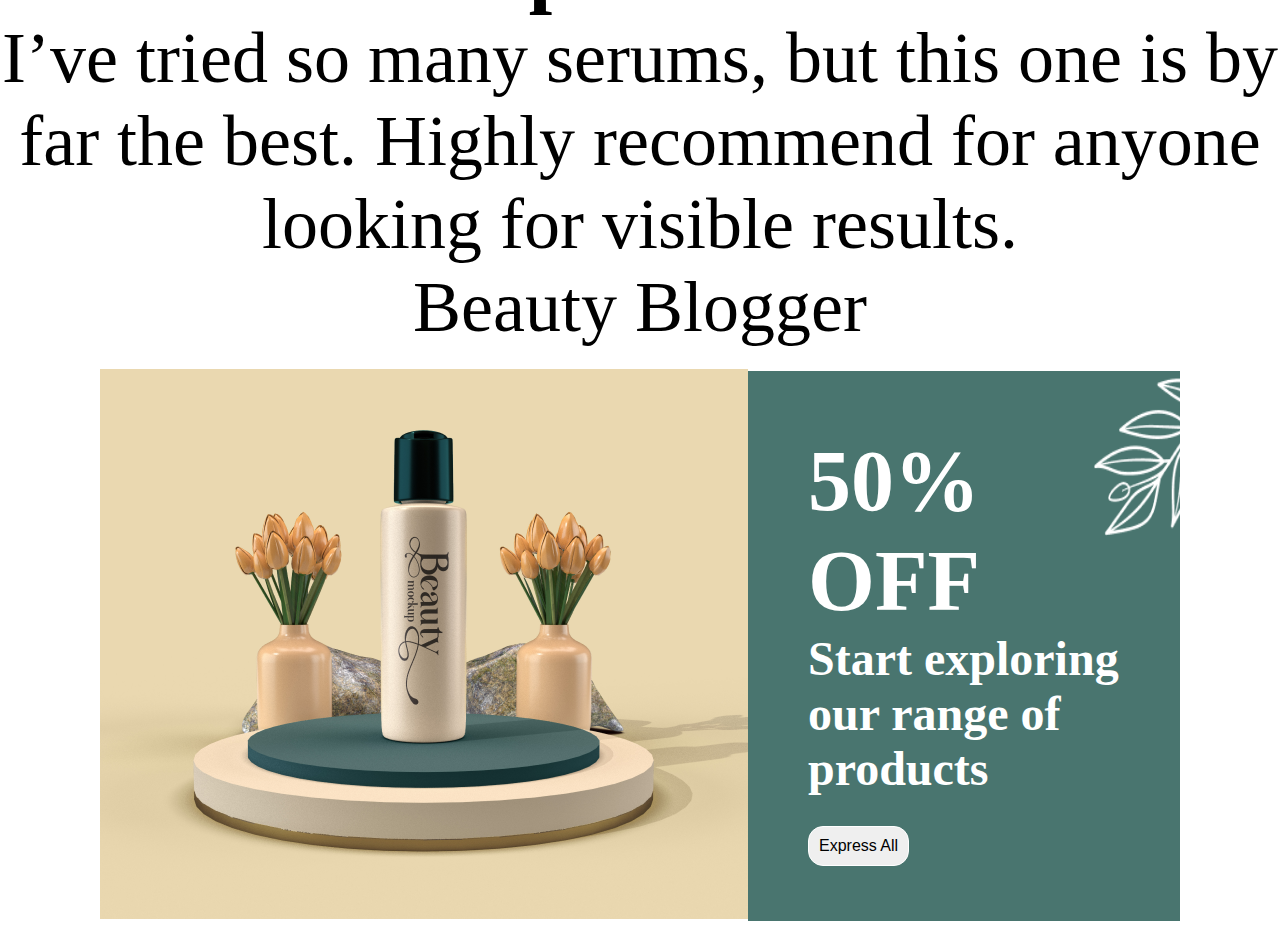
==== commit 8e9493b5: "offer section done" ====
--- a/index.html
+++ b/index.html
@@ -21,6 +21,8 @@
       rel="stylesheet"
       href="./Components//why-we-chose/why-we-choose.css"
     />
+    <link rel="stylesheet" href="style.css" />
+    <link rel="stylesheet" href="./Components/offer/offer.css" />
     <title>Document</title>
   </head>
   <body>
@@ -226,13 +228,20 @@
     <!-- WHY CHOOSE OUR PRODUCT END -->
 
     <!-- WHAT PEOPLE SAYING START -->
-    <div id="what-people-saying"></div>
+    <div class="why-we-choose">
+      <h1 class="why-we-choose">What People Saying</h1>
+      <div class="section-9-card-container" id="section-9-card-container"></div>
+    </div>
     <!-- WHAT PEOPLE SAYING START -->
+
+    <!-- OFFER START -->
+    <div id="offer"></div>
+    <!-- OFFER END -->
 
     <script src="./index.js"></script>
     <script src="./Components/header/heder.js"></script>
     <script src="./Components/topSellProduct//top sell product.js"></script>
     <script src="./Components//protectSkin/protectskin.js"></script>
-    <script></script>
+    <script src="./Components/what-peopele-saying/ahy-people-saying.js"></script>
   </body>
 </html>
--- a/Components/offer/offer.css
+++ b/Components/offer/offer.css
@@ -0,0 +1,89 @@
+.offer-container {
+  margin: 20px 300px;
+}
+.offer-section {
+  display: flex;
+  align-items: center;
+}
+
+.offer-image {
+  width: 648px;
+  height: 550px;
+}
+.offer-text-section {
+  background-color: #49756f;
+  width: 648px;
+  height: 550px;
+  padding: 60px;
+  position: relative;
+}
+.vector-image {
+  position: absolute;
+  top: 0;
+  left: 80%;
+}
+.off-title {
+  font-size: 86px;
+  color: white;
+}
+.vector-leaf {
+  height: 165px;
+  width: 190px;
+}
+
+.start-explore-text {
+  font-size: 48px;
+  color: white;
+}
+.explore-button {
+  border: 1px solid white;
+  padding: 10px;
+  border-radius: 15px;
+  margin-top: 30px;
+}
+
+@media (max-width: 1540px) {
+  .offer-container {
+    margin: 20px 200px;
+  }
+}
+
+@media (max-width: 1320px) {
+  .offer-container {
+    margin: 20px 100px;
+  }
+}
+
+@media (max-width: 1260px) {
+  .offer-container {
+    margin: 20px 100px;
+  }
+  .offer-section {
+    display: flex;
+    flex-direction: column;
+  }
+}
+
+@media (max-width: 1120px) {
+  .offer-container {
+    margin: 20px 20px;
+  }
+}
+
+@media (max-width: 940px) {
+  .offer-container {
+    margin: 0;
+  }
+}
+
+@media (max-width: 900px) {
+  .offer-container {
+    margin: 0 20px;
+  }
+}
+
+@media (max-width: 780px) {
+  .offer-container {
+    margin: 0;
+  }
+}
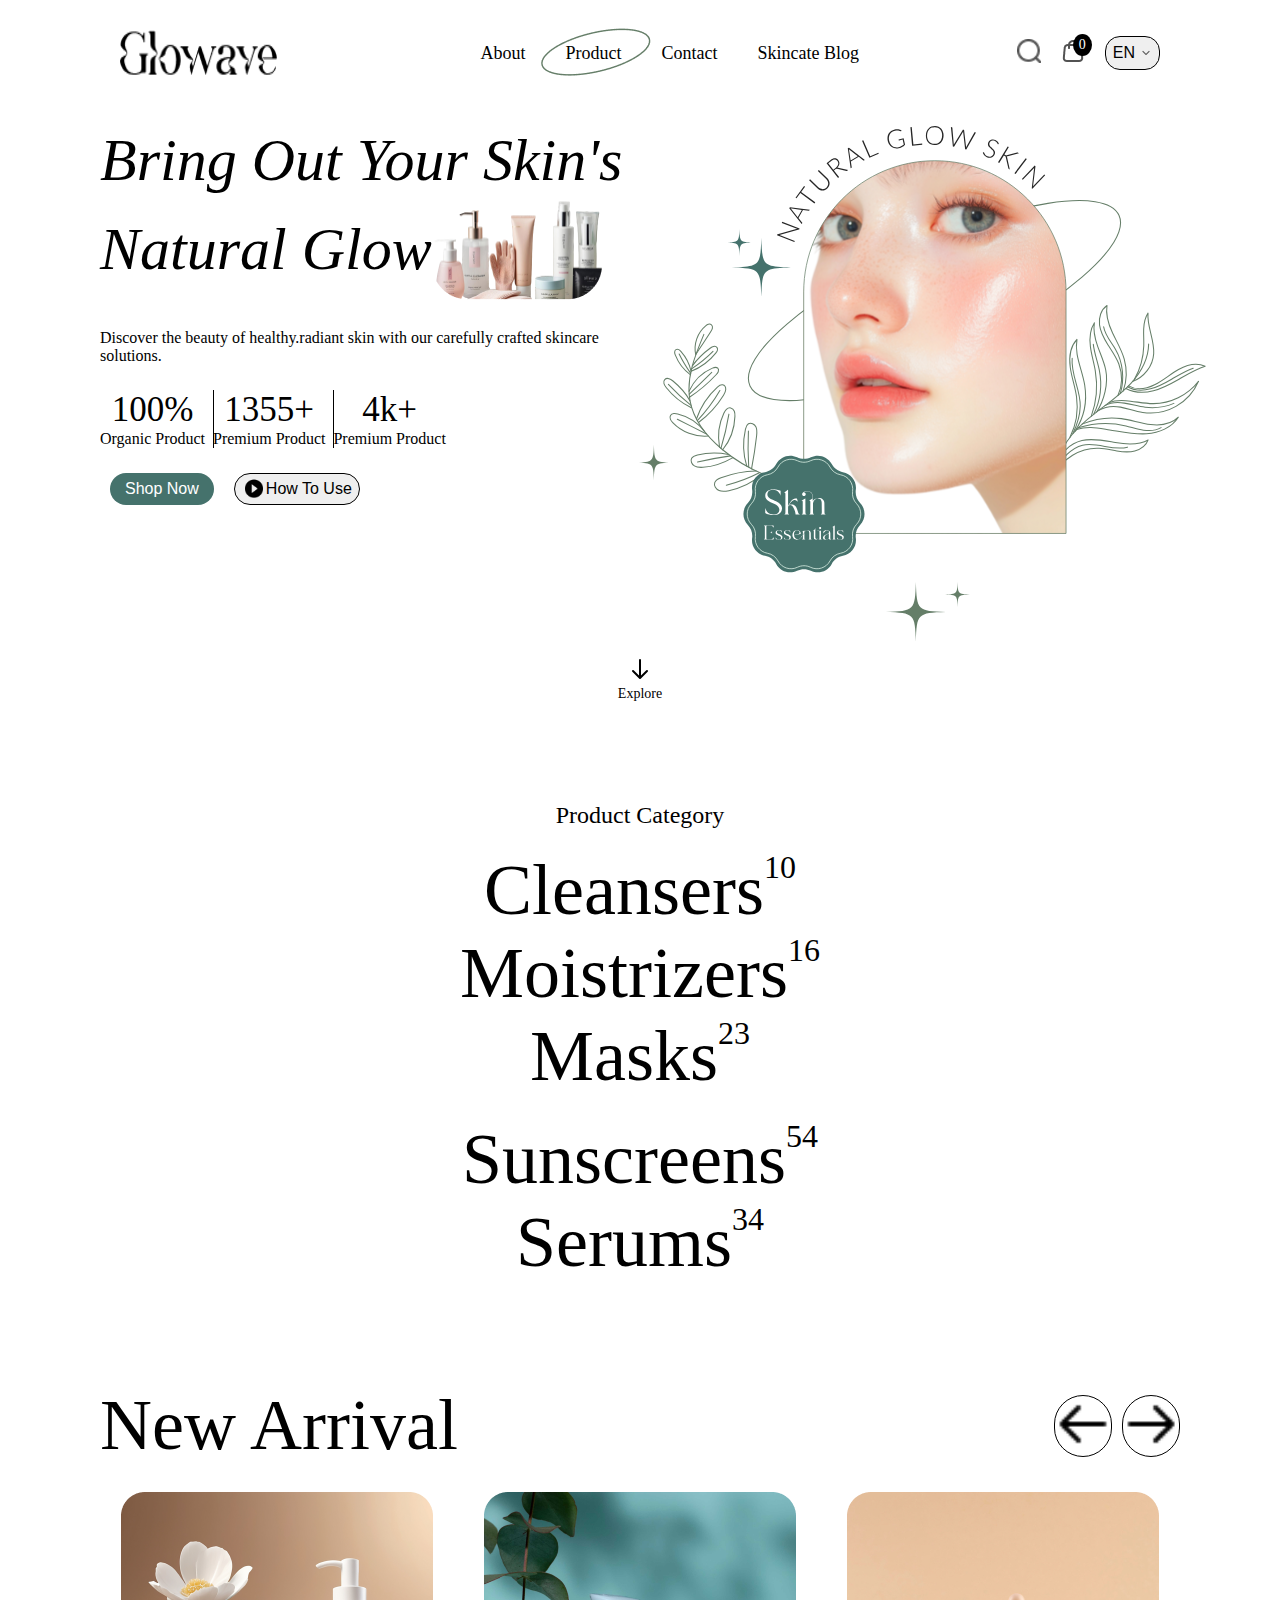
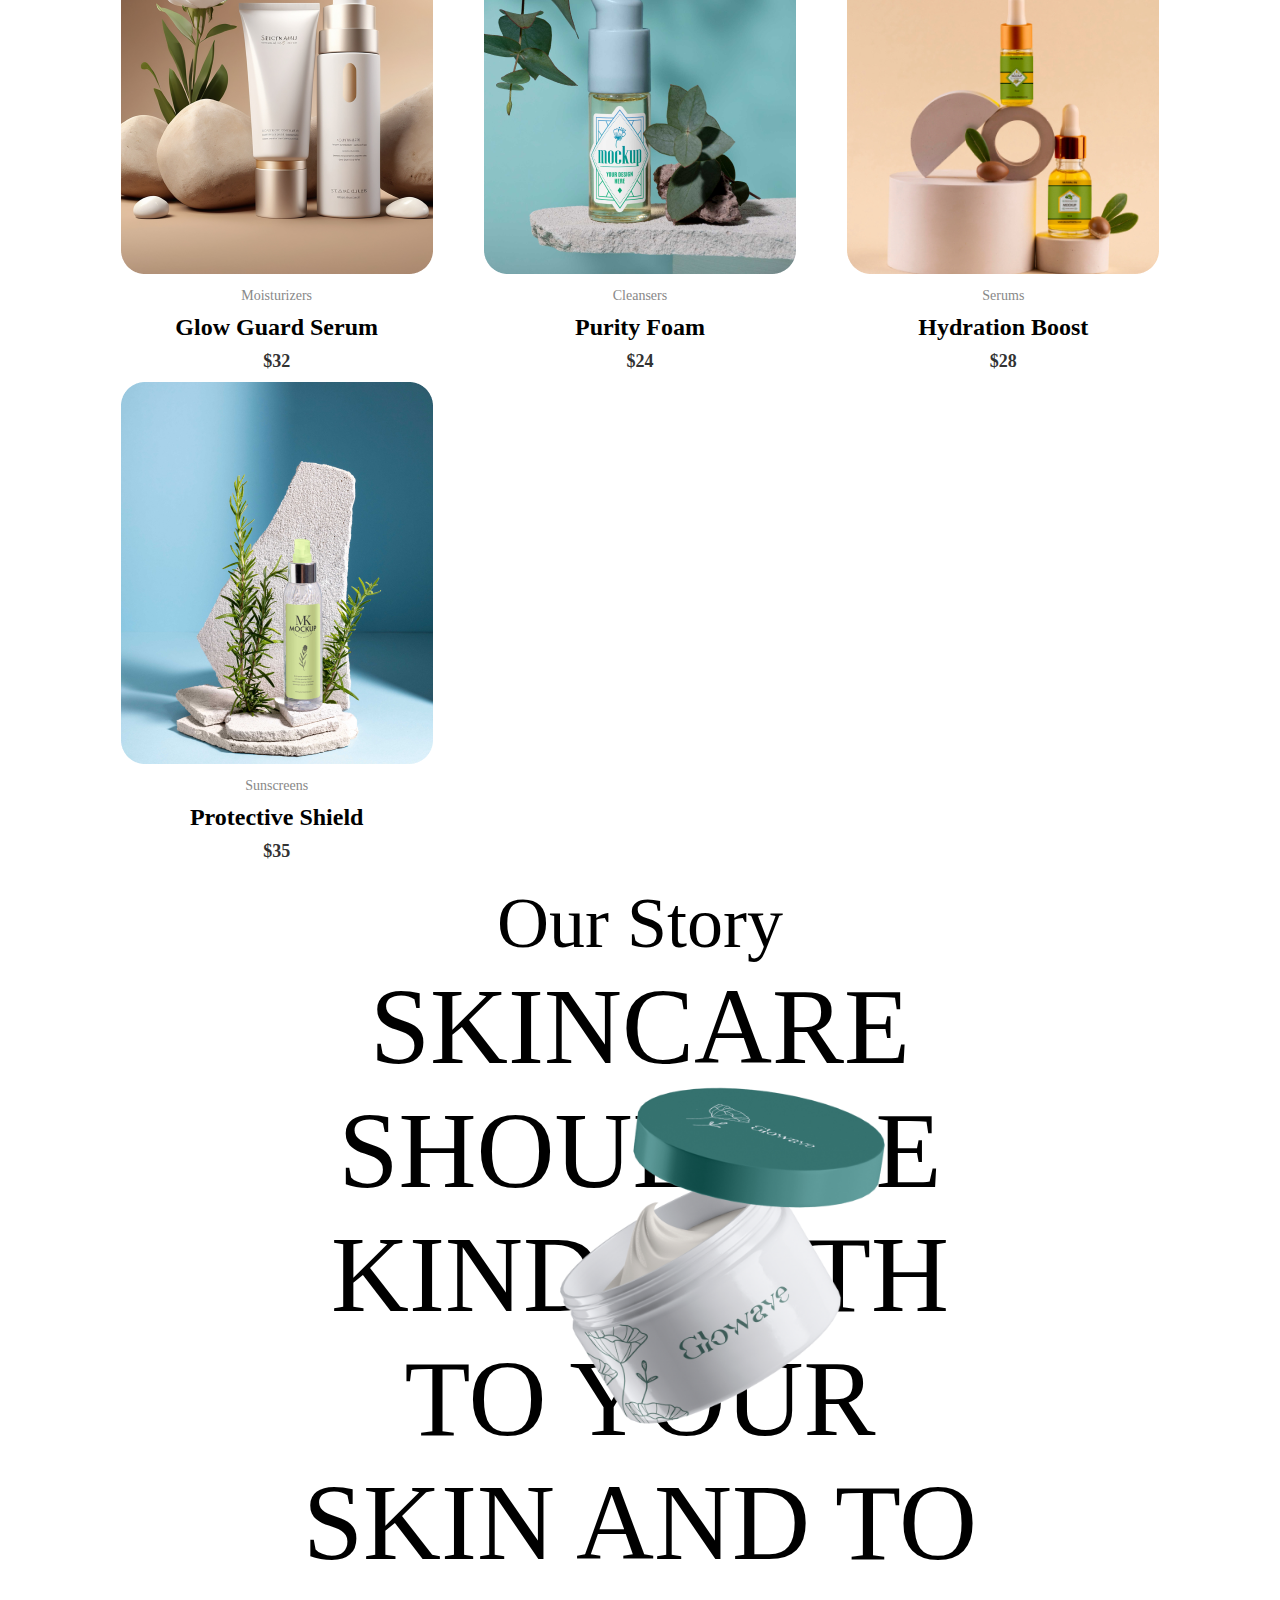
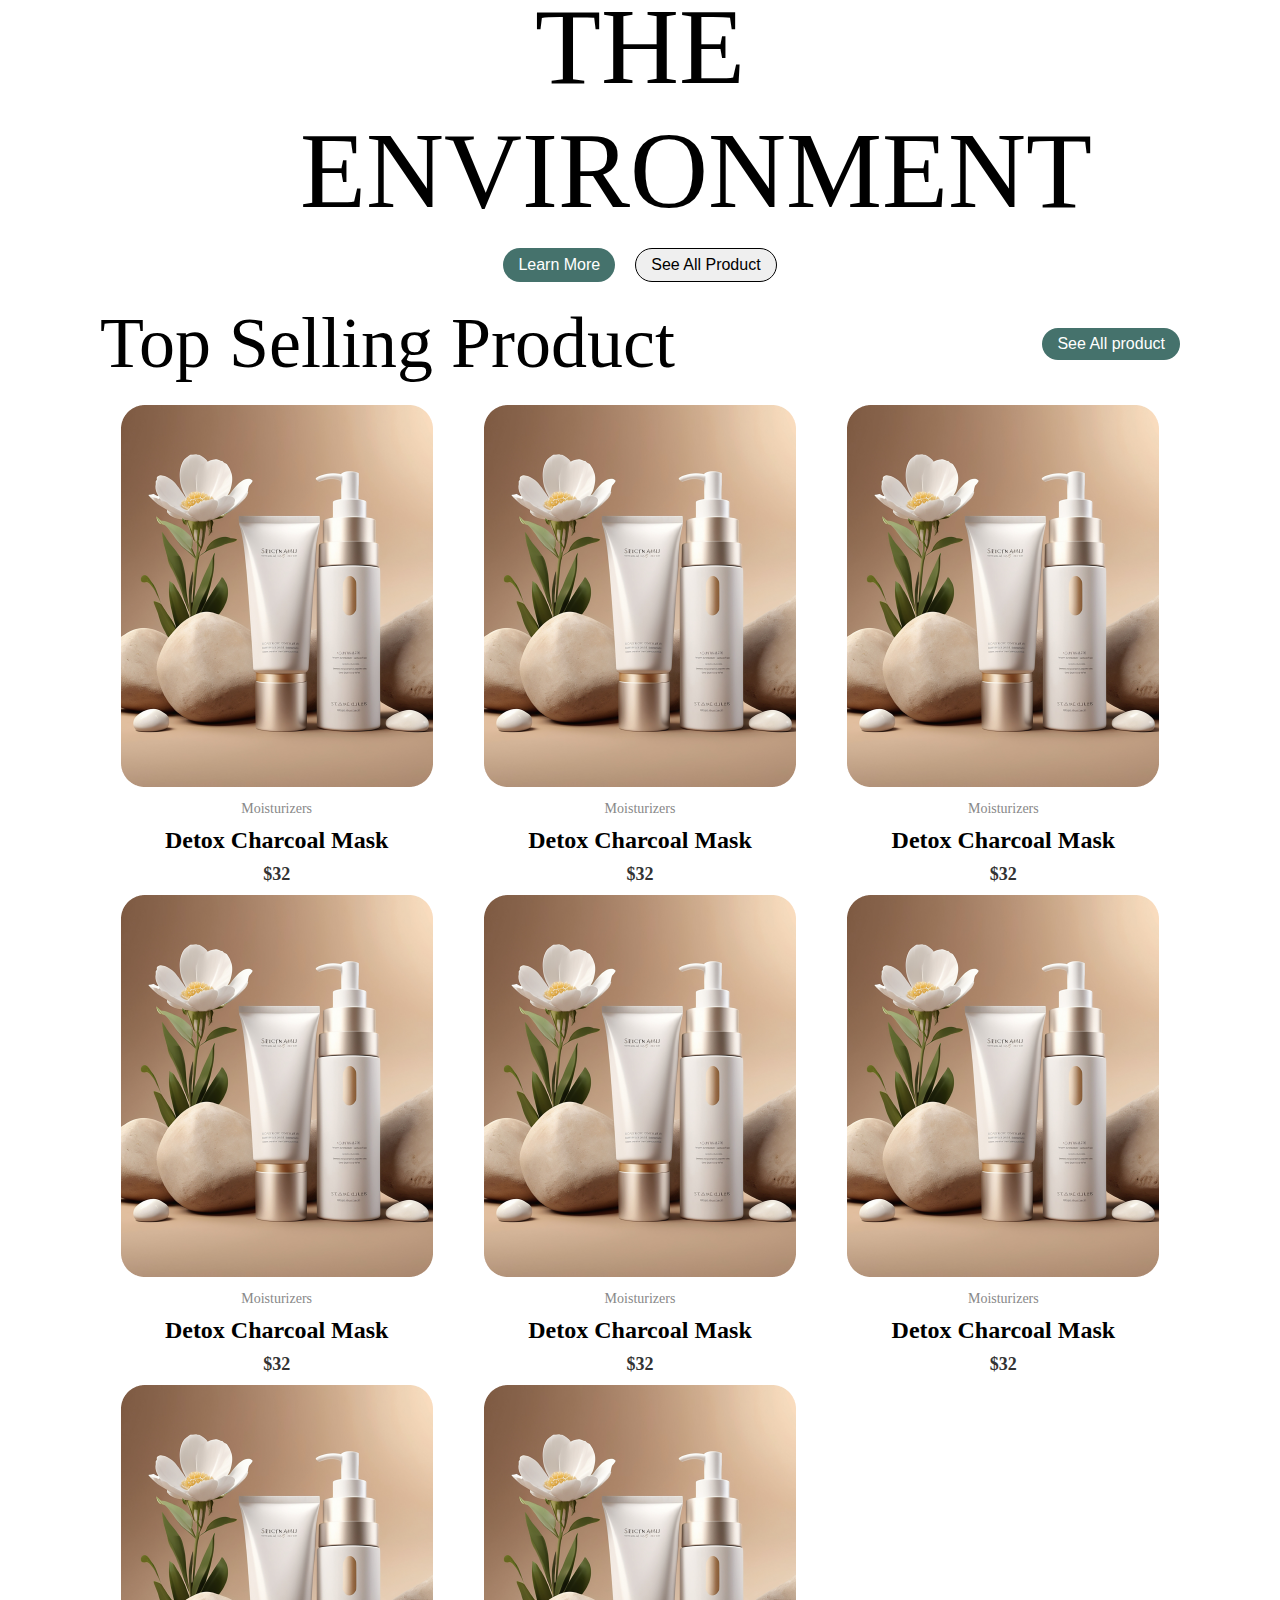
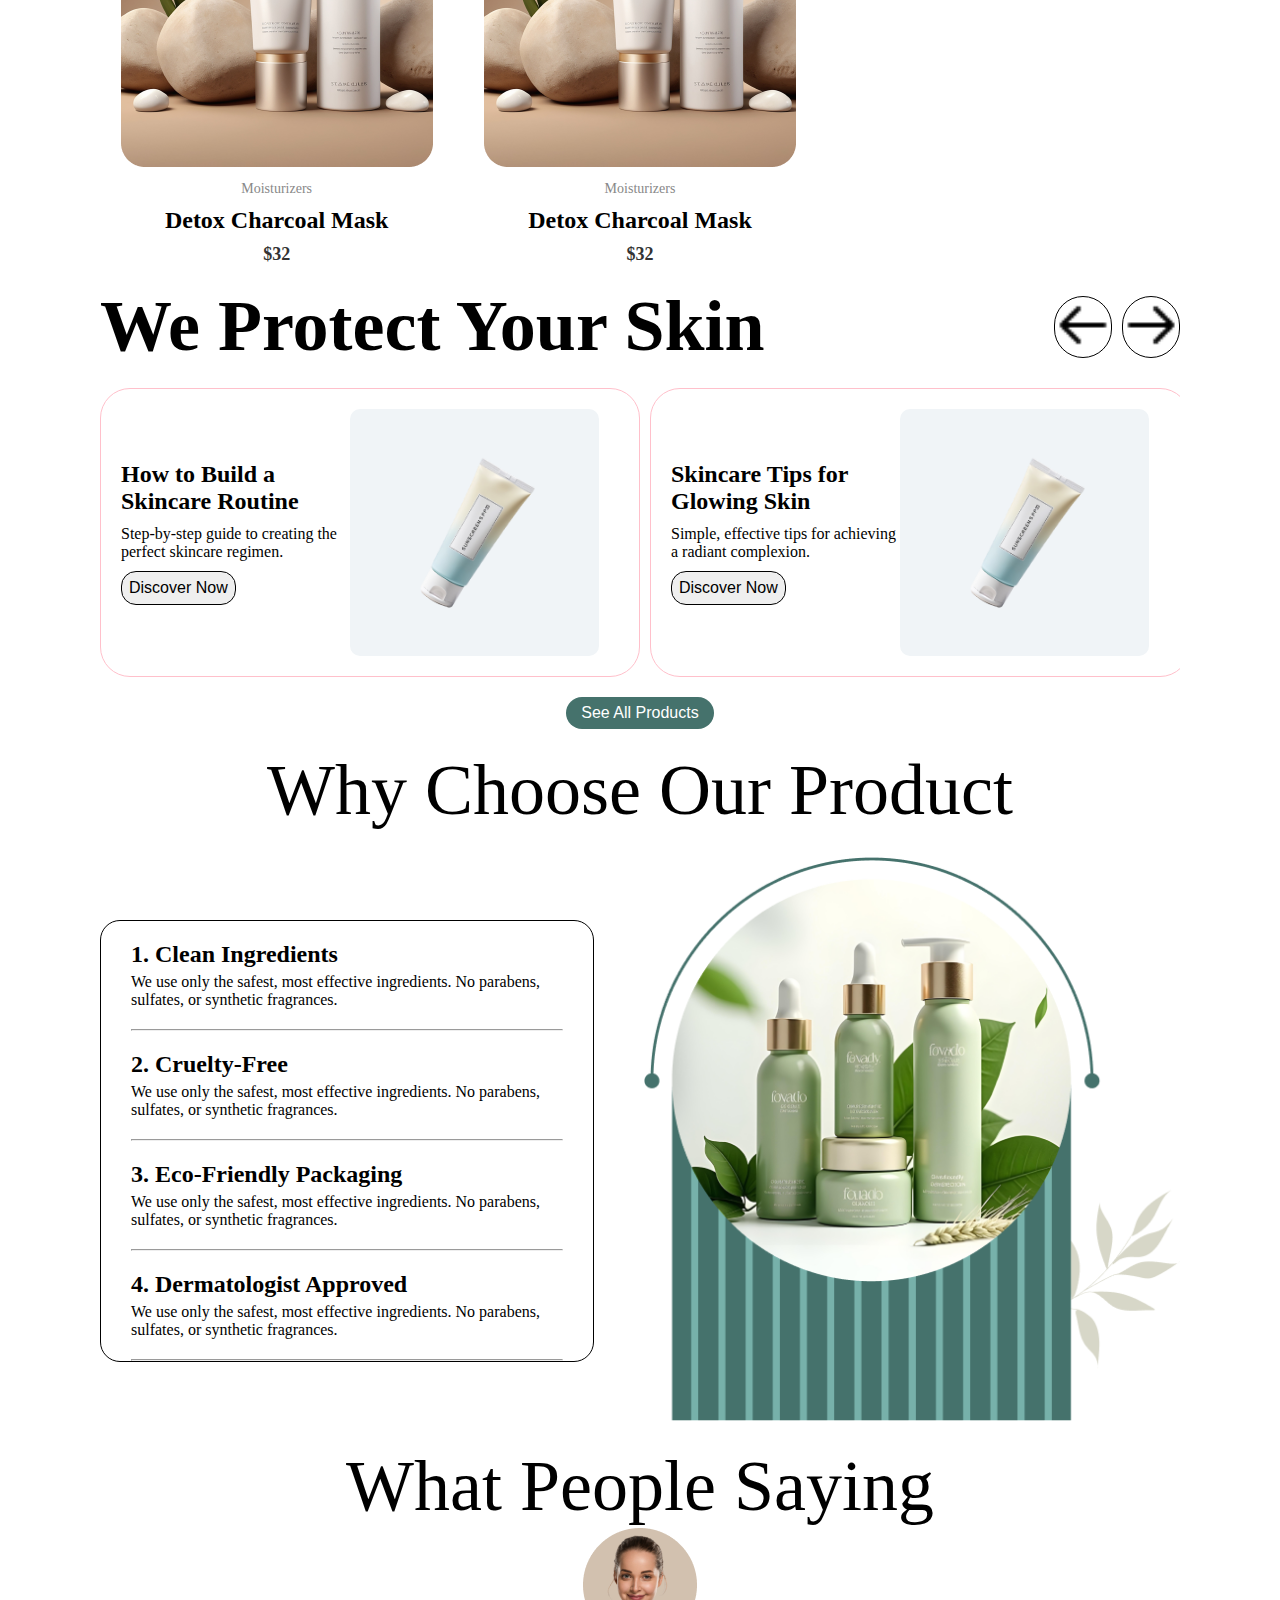
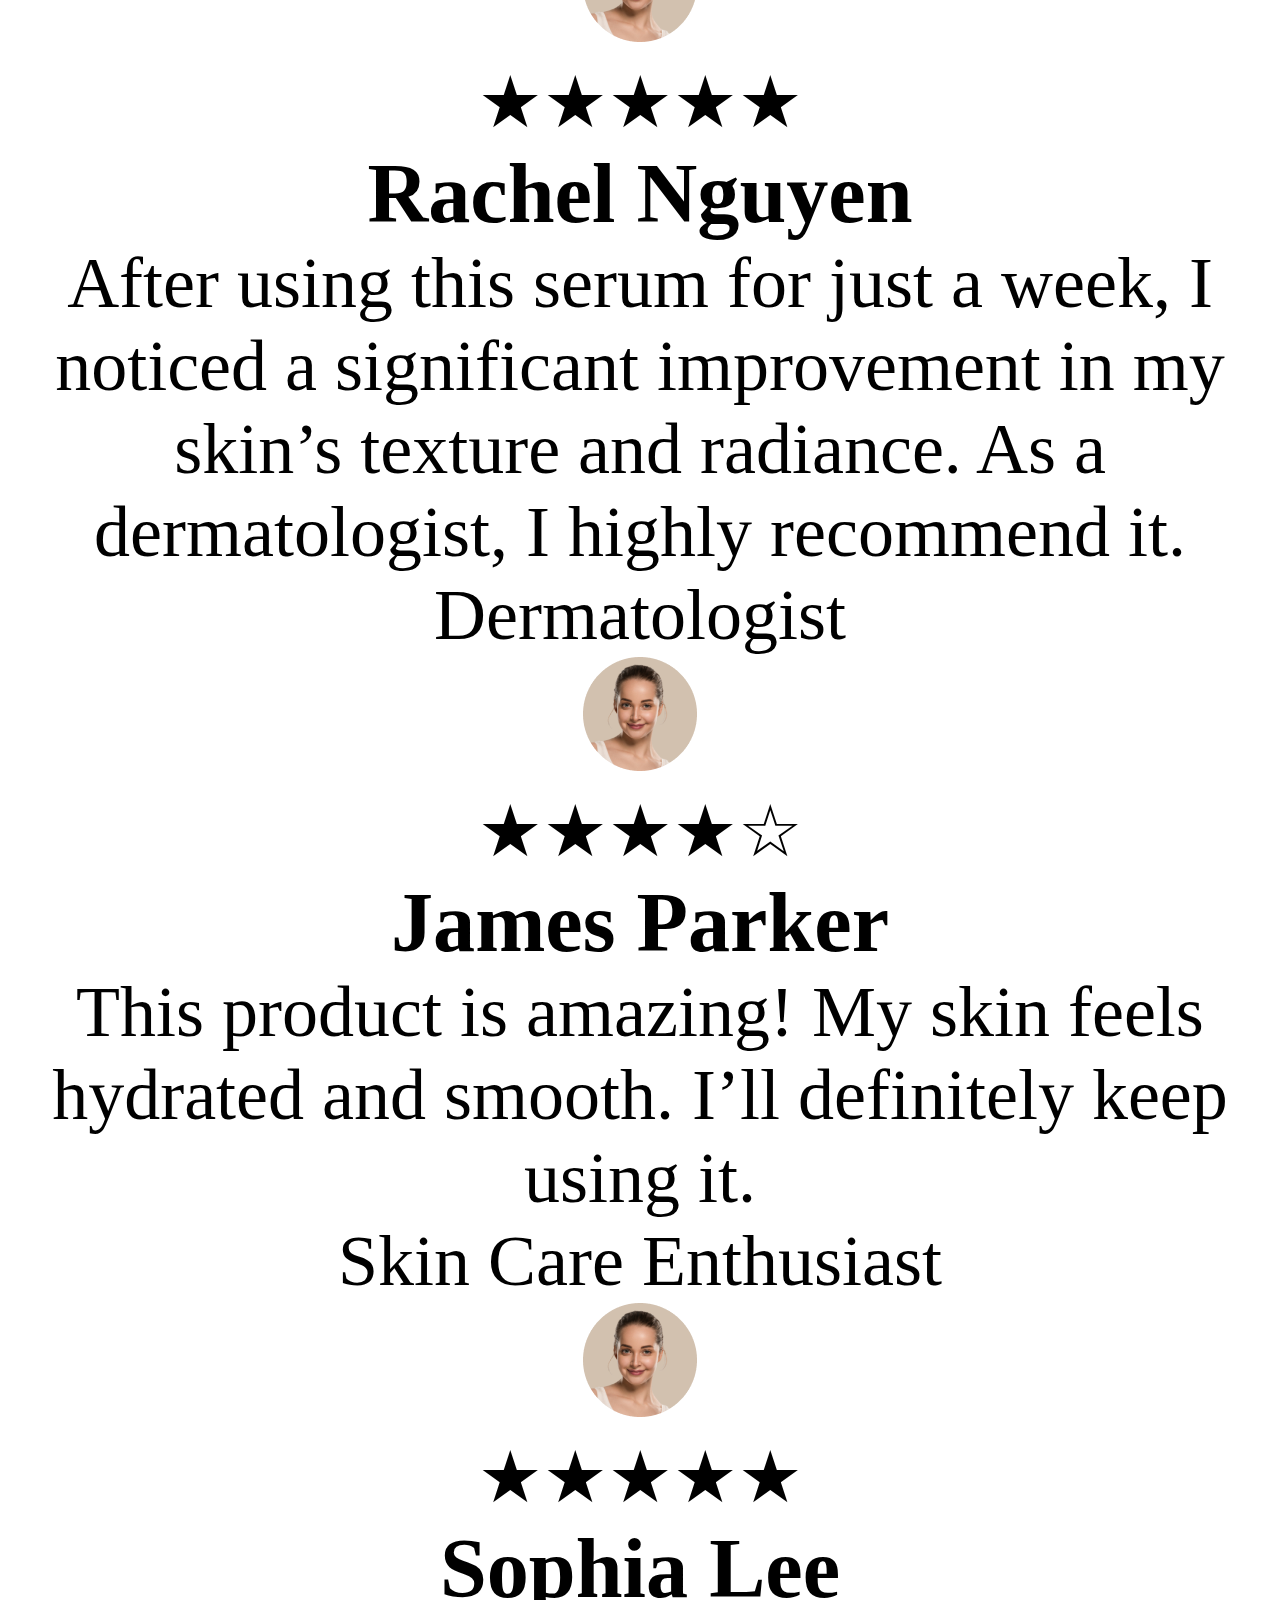
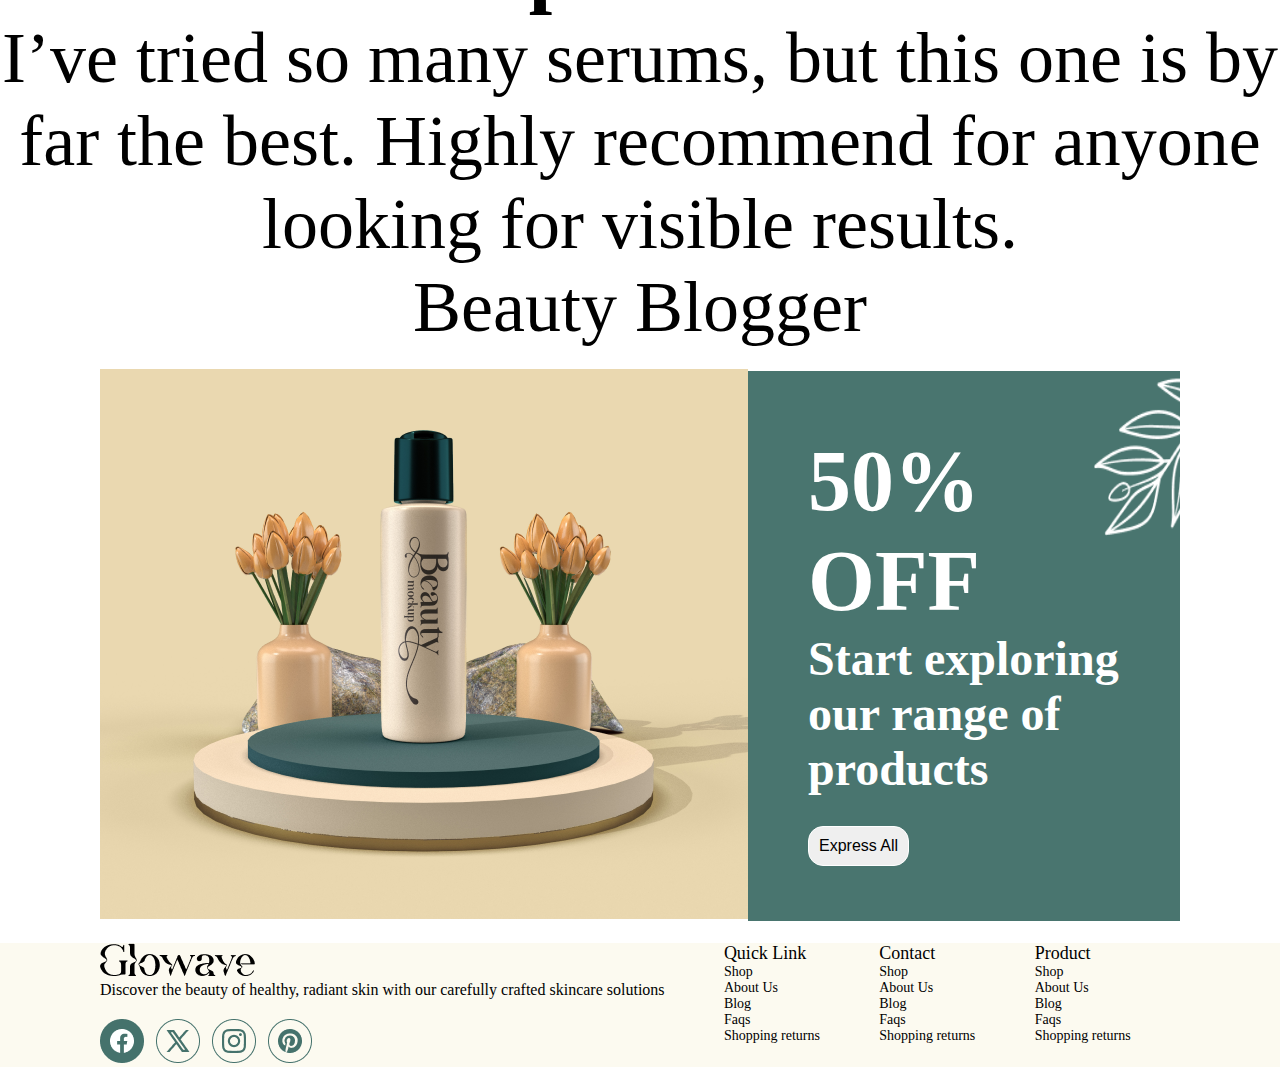
==== commit 8287a83a: "completed task" ====
--- a/index.html
+++ b/index.html
@@ -6,6 +6,7 @@
     <link rel="stylesheet" href="./index.css" />
     <link rel="stylesheet" href="./Components/hero/hero.css" />
     <link rel="stylesheet" href="./Components/header/heder.css" />
+    <link rel="stylesheet" href="Components/footer//footer.css".Components/">
     <link
       rel="stylesheet"
       href="./Components/product category/product category.css"
@@ -23,6 +24,7 @@
     />
     <link rel="stylesheet" href="style.css" />
     <link rel="stylesheet" href="./Components/offer/offer.css" />
+    <link rel="stylesheet" href="./Components/explore /explore.css" />
     <title>Document</title>
   </head>
   <body>
@@ -238,10 +240,15 @@
     <div id="offer"></div>
     <!-- OFFER END -->
 
+    <!-- FOOTER GALARY START -->
+    <div id="footer"></div>
+    <!-- FOOTER GALARY END -->
+
     <script src="./index.js"></script>
     <script src="./Components/header/heder.js"></script>
     <script src="./Components/topSellProduct//top sell product.js"></script>
     <script src="./Components//protectSkin/protectskin.js"></script>
     <script src="./Components/what-peopele-saying/ahy-people-saying.js"></script>
+    <script src="./Components/explore /explore.js"></script>
   </body>
 </html>
--- a/Components/footer/footer.css
+++ b/Components/footer/footer.css
@@ -0,0 +1,70 @@
+.parent-footer {
+  background: #fcfaf0;
+}
+
+.footer-container {
+  margin: 80px 300px;
+  display: grid;
+  grid-template-columns: auto auto auto auto;
+  gap: 10px;
+  background: #fcfaf0;
+}
+.footer-part {
+  font-size: 18px;
+}
+.footer-part-ul {
+  list-style-type: none;
+  margin: 0;
+  padding: 0;
+}
+
+.footer-part-ul-li {
+  font-size: 14px;
+}
+.social {
+  margin-top: 20px;
+}
+@media (max-width: 1540px) {
+  .footer-container {
+    margin: 20px 200px;
+  }
+}
+
+@media (max-width: 1320px) {
+  .footer-container {
+    margin: 20px 100px;
+  }
+}
+
+@media (max-width: 1260px) {
+  .footer-container {
+    margin: 20px 100px;
+  }
+}
+
+@media (max-width: 1120px) {
+  .footer-container {
+    margin: 20px 20px;
+  }
+}
+
+@media (max-width: 940px) {
+  .footer-container {
+    margin: 0;
+  }
+}
+
+@media (max-width: 900px) {
+  .footer-container {
+    margin: 0 20px;
+  }
+}
+
+@media (max-width: 780px) {
+  .footer-container {
+    margin: 0;
+    display: grid;
+    grid-template-columns: auto auto;
+    gap: 10px;
+  }
+}
